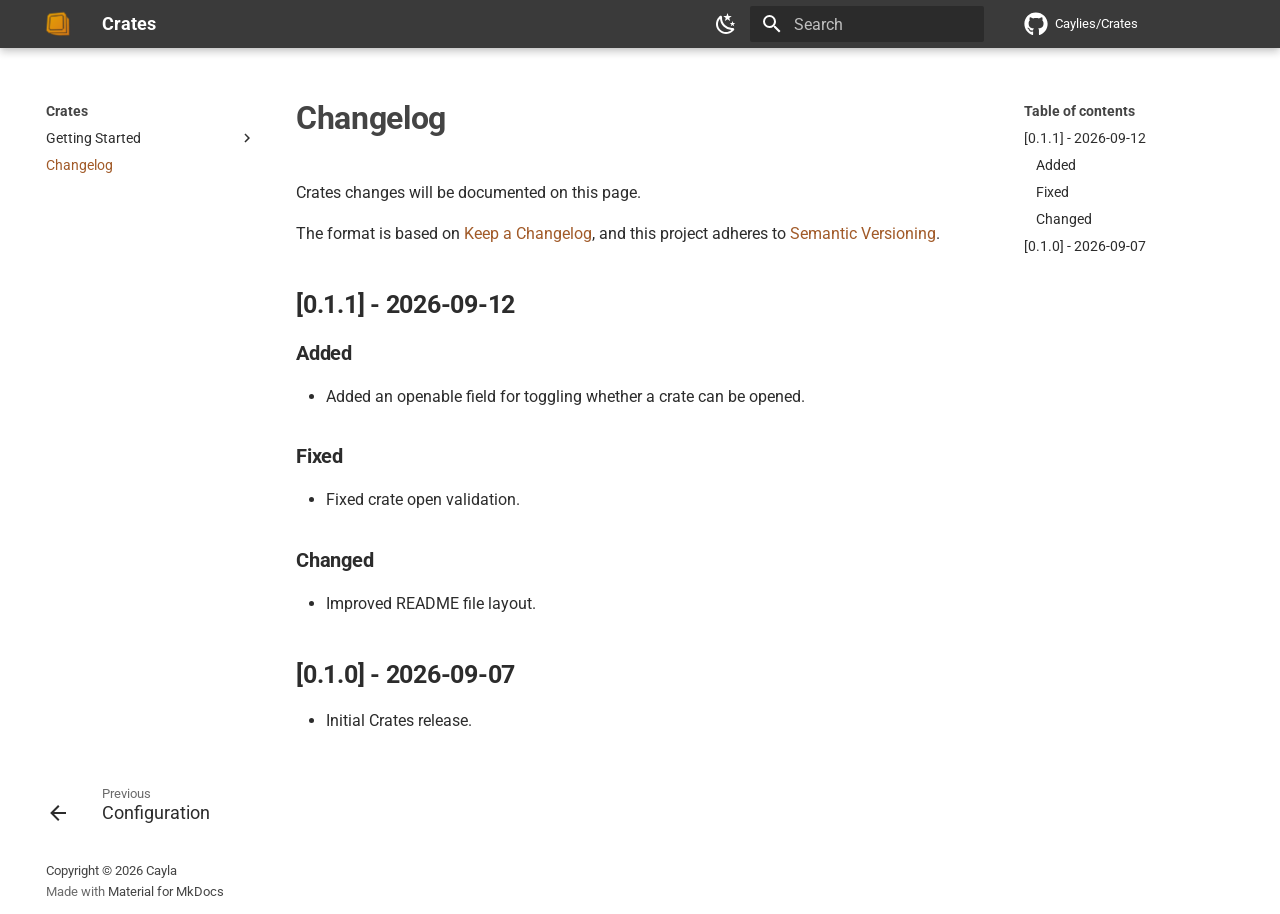
==== changelog/index.html @ 62652817 "Deployed 1adf6bc with MkDocs version: 1.6.1" ====
<!doctype html>
<html lang="en" class="no-js">
  <head>
    
      <meta charset="utf-8">
      <meta name="viewport" content="width=device-width,initial-scale=1">
      
      
        <meta name="author" content="Cayla">
      
      
      
        <link rel="prev" href="../getting-started/configuration/">
      
      
      
        
      
      
      <link rel="icon" href="../assets/logo.png">
      <meta name="generator" content="mkdocs-1.6.1, mkdocs-material-9.7.7">
    
    
      
        <title>Changelog - Crates</title>
      
    
    
      <link rel="stylesheet" href="../assets/stylesheets/main.ec1eaa64.min.css">
      
        
        <link rel="stylesheet" href="../assets/stylesheets/palette.ab4e12ef.min.css">
      
      


    
    
      
    
    
      
        
        
        <link rel="preconnect" href="https://fonts.gstatic.com" crossorigin>
        <link rel="stylesheet" href="https://fonts.googleapis.com/css?family=Roboto:300,300i,400,400i,700,700i%7CRoboto+Mono:400,400i,700,700i&display=fallback">
        <style>:root{--md-text-font:"Roboto";--md-code-font:"Roboto Mono"}</style>
      
    
    
      <link rel="stylesheet" href="../stylesheets/extra.css">
    
    <script>__md_scope=new URL("..",location),__md_hash=e=>[...e].reduce(((e,_)=>(e<<5)-e+_.charCodeAt(0)),0),__md_get=(e,_=localStorage,t=__md_scope)=>JSON.parse(_.getItem(t.pathname+"."+e)),__md_set=(e,_,t=localStorage,a=__md_scope)=>{try{t.setItem(a.pathname+"."+e,JSON.stringify(_))}catch(e){}}</script>
    
      

    
    
  </head>
  
  
    
    
      
    
    
    
    
    <body dir="ltr" data-md-color-scheme="crate" data-md-color-primary="indigo" data-md-color-accent="indigo">
  
    
    <input class="md-toggle" data-md-toggle="drawer" type="checkbox" id="__drawer" autocomplete="off">
    <input class="md-toggle" data-md-toggle="search" type="checkbox" id="__search" autocomplete="off">
    <label class="md-overlay" for="__drawer"></label>
    <div data-md-component="skip">
      
        
        <a href="#changelog" class="md-skip">
          Skip to content
        </a>
      
    </div>
    <div data-md-component="announce">
      
    </div>
    
    
      

  

<header class="md-header md-header--shadow" data-md-component="header">
  <nav class="md-header__inner md-grid" aria-label="Header">
    <a href=".." title="Crates" class="md-header__button md-logo" aria-label="Crates" data-md-component="logo">
      
  <img src="../assets/logo.png" alt="logo">

    </a>
    <label class="md-header__button md-icon" for="__drawer">
      
      <svg xmlns="http://www.w3.org/2000/svg" viewBox="0 0 24 24"><path d="M3 6h18v2H3zm0 5h18v2H3zm0 5h18v2H3z"/></svg>
    </label>
    <div class="md-header__title" data-md-component="header-title">
      <div class="md-header__ellipsis">
        <div class="md-header__topic">
          <span class="md-ellipsis">
            Crates
          </span>
        </div>
        <div class="md-header__topic" data-md-component="header-topic">
          <span class="md-ellipsis">
            
              Changelog
            
          </span>
        </div>
      </div>
    </div>
    
      
        <form class="md-header__option" data-md-component="palette">
  
    
    
    
    <input class="md-option" data-md-color-media="(prefers-color-scheme: light)" data-md-color-scheme="crate" data-md-color-primary="indigo" data-md-color-accent="indigo"  aria-label="Switch to dark mode"  type="radio" name="__palette" id="__palette_0">
    
      <label class="md-header__button md-icon" title="Switch to dark mode" for="__palette_1" hidden>
        <svg xmlns="http://www.w3.org/2000/svg" viewBox="0 0 24 24"><path d="m17.75 4.09-2.53 1.94.91 3.06-2.63-1.81-2.63 1.81.91-3.06-2.53-1.94L12.44 4l1.06-3 1.06 3zm3.5 6.91-1.64 1.25.59 1.98-1.7-1.17-1.7 1.17.59-1.98L15.75 11l2.06-.05L18.5 9l.69 1.95zm-2.28 4.95c.83-.08 1.72 1.1 1.19 1.85-.32.45-.66.87-1.08 1.27C15.17 23 8.84 23 4.94 19.07c-3.91-3.9-3.91-10.24 0-14.14.4-.4.82-.76 1.27-1.08.75-.53 1.93.36 1.85 1.19-.27 2.86.69 5.83 2.89 8.02a9.96 9.96 0 0 0 8.02 2.89m-1.64 2.02a12.08 12.08 0 0 1-7.8-3.47c-2.17-2.19-3.33-5-3.49-7.82-2.81 3.14-2.7 7.96.31 10.98 3.02 3.01 7.84 3.12 10.98.31"/></svg>
      </label>
    
  
    
    
    
    <input class="md-option" data-md-color-media="(prefers-color-scheme: dark)" data-md-color-scheme="crate-dark" data-md-color-primary="indigo" data-md-color-accent="indigo"  aria-label="Switch to light mode"  type="radio" name="__palette" id="__palette_1">
    
      <label class="md-header__button md-icon" title="Switch to light mode" for="__palette_0" hidden>
        <svg xmlns="http://www.w3.org/2000/svg" viewBox="0 0 24 24"><path d="M12 7a5 5 0 0 1 5 5 5 5 0 0 1-5 5 5 5 0 0 1-5-5 5 5 0 0 1 5-5m0 2a3 3 0 0 0-3 3 3 3 0 0 0 3 3 3 3 0 0 0 3-3 3 3 0 0 0-3-3m0-7 2.39 3.42C13.65 5.15 12.84 5 12 5s-1.65.15-2.39.42zM3.34 7l4.16-.35A7.2 7.2 0 0 0 5.94 8.5c-.44.74-.69 1.5-.83 2.29zm.02 10 1.76-3.77a7.131 7.131 0 0 0 2.38 4.14zM20.65 7l-1.77 3.79a7.02 7.02 0 0 0-2.38-4.15zm-.01 10-4.14.36c.59-.51 1.12-1.14 1.54-1.86.42-.73.69-1.5.83-2.29zM12 22l-2.41-3.44c.74.27 1.55.44 2.41.44.82 0 1.63-.17 2.37-.44z"/></svg>
      </label>
    
  
</form>
      
    
    
      <script>var palette=__md_get("__palette");if(palette&&palette.color){if("(prefers-color-scheme)"===palette.color.media){var media=matchMedia("(prefers-color-scheme: light)"),input=document.querySelector(media.matches?"[data-md-color-media='(prefers-color-scheme: light)']":"[data-md-color-media='(prefers-color-scheme: dark)']");palette.color.media=input.getAttribute("data-md-color-media"),palette.color.scheme=input.getAttribute("data-md-color-scheme"),palette.color.primary=input.getAttribute("data-md-color-primary"),palette.color.accent=input.getAttribute("data-md-color-accent")}for(var[key,value]of Object.entries(palette.color))document.body.setAttribute("data-md-color-"+key,value)}</script>
    
    
    
      
      
        <label class="md-header__button md-icon" for="__search">
          
          <svg xmlns="http://www.w3.org/2000/svg" viewBox="0 0 24 24"><path d="M9.5 3A6.5 6.5 0 0 1 16 9.5c0 1.61-.59 3.09-1.56 4.23l.27.27h.79l5 5-1.5 1.5-5-5v-.79l-.27-.27A6.52 6.52 0 0 1 9.5 16 6.5 6.5 0 0 1 3 9.5 6.5 6.5 0 0 1 9.5 3m0 2C7 5 5 7 5 9.5S7 14 9.5 14 14 12 14 9.5 12 5 9.5 5"/></svg>
        </label>
        <div class="md-search" data-md-component="search" role="dialog">
  <label class="md-search__overlay" for="__search"></label>
  <div class="md-search__inner" role="search">
    <form class="md-search__form" name="search">
      <input type="text" class="md-search__input" name="query" aria-label="Search" placeholder="Search" autocapitalize="off" autocorrect="off" autocomplete="off" spellcheck="false" data-md-component="search-query" required>
      <label class="md-search__icon md-icon" for="__search">
        
        <svg xmlns="http://www.w3.org/2000/svg" viewBox="0 0 24 24"><path d="M9.5 3A6.5 6.5 0 0 1 16 9.5c0 1.61-.59 3.09-1.56 4.23l.27.27h.79l5 5-1.5 1.5-5-5v-.79l-.27-.27A6.52 6.52 0 0 1 9.5 16 6.5 6.5 0 0 1 3 9.5 6.5 6.5 0 0 1 9.5 3m0 2C7 5 5 7 5 9.5S7 14 9.5 14 14 12 14 9.5 12 5 9.5 5"/></svg>
        
        <svg xmlns="http://www.w3.org/2000/svg" viewBox="0 0 24 24"><path d="M20 11v2H8l5.5 5.5-1.42 1.42L4.16 12l7.92-7.92L13.5 5.5 8 11z"/></svg>
      </label>
      <nav class="md-search__options" aria-label="Search">
        
        <button type="reset" class="md-search__icon md-icon" title="Clear" aria-label="Clear" tabindex="-1">
          
          <svg xmlns="http://www.w3.org/2000/svg" viewBox="0 0 24 24"><path d="M19 6.41 17.59 5 12 10.59 6.41 5 5 6.41 10.59 12 5 17.59 6.41 19 12 13.41 17.59 19 19 17.59 13.41 12z"/></svg>
        </button>
      </nav>
      
    </form>
    <div class="md-search__output">
      <div class="md-search__scrollwrap" tabindex="0" data-md-scrollfix>
        <div class="md-search-result" data-md-component="search-result">
          <div class="md-search-result__meta">
            Initializing search
          </div>
          <ol class="md-search-result__list" role="presentation"></ol>
        </div>
      </div>
    </div>
  </div>
</div>
      
    
    
      <div class="md-header__source">
        <a href="https://github.com/Caylies/Crates" title="Go to repository" class="md-source" data-md-component="source">
  <div class="md-source__icon md-icon">
    
    <svg xmlns="http://www.w3.org/2000/svg" viewBox="0 0 512 512"><!--! Font Awesome Free 7.1.0 by @fontawesome - https://fontawesome.com License - https://fontawesome.com/license/free (Icons: CC BY 4.0, Fonts: SIL OFL 1.1, Code: MIT License) Copyright 2025 Fonticons, Inc.--><path d="M173.9 397.4c0 2-2.3 3.6-5.2 3.6-3.3.3-5.6-1.3-5.6-3.6 0-2 2.3-3.6 5.2-3.6 3-.3 5.6 1.3 5.6 3.6m-31.1-4.5c-.7 2 1.3 4.3 4.3 4.9 2.6 1 5.6 0 6.2-2s-1.3-4.3-4.3-5.2c-2.6-.7-5.5.3-6.2 2.3m44.2-1.7c-2.9.7-4.9 2.6-4.6 4.9.3 2 2.9 3.3 5.9 2.6 2.9-.7 4.9-2.6 4.6-4.6-.3-1.9-3-3.2-5.9-2.9M252.8 8C114.1 8 8 113.3 8 252c0 110.9 69.8 205.8 169.5 239.2 12.8 2.3 17.3-5.6 17.3-12.1 0-6.2-.3-40.4-.3-61.4 0 0-70 15-84.7-29.8 0 0-11.4-29.1-27.8-36.6 0 0-22.9-15.7 1.6-15.4 0 0 24.9 2 38.6 25.8 21.9 38.6 58.6 27.5 72.9 20.9 2.3-16 8.8-27.1 16-33.7-55.9-6.2-112.3-14.3-112.3-110.5 0-27.5 7.6-41.3 23.6-58.9-2.6-6.5-11.1-33.3 2.6-67.9 20.9-6.5 69 27 69 27 20-5.6 41.5-8.5 62.8-8.5s42.8 2.9 62.8 8.5c0 0 48.1-33.6 69-27 13.7 34.7 5.2 61.4 2.6 67.9 16 17.7 25.8 31.5 25.8 58.9 0 96.5-58.9 104.2-114.8 110.5 9.2 7.9 17 22.9 17 46.4 0 33.7-.3 75.4-.3 83.6 0 6.5 4.6 14.4 17.3 12.1C436.2 457.8 504 362.9 504 252 504 113.3 391.5 8 252.8 8M105.2 352.9c-1.3 1-1 3.3.7 5.2 1.6 1.6 3.9 2.3 5.2 1 1.3-1 1-3.3-.7-5.2-1.6-1.6-3.9-2.3-5.2-1m-10.8-8.1c-.7 1.3.3 2.9 2.3 3.9 1.6 1 3.6.7 4.3-.7.7-1.3-.3-2.9-2.3-3.9-2-.6-3.6-.3-4.3.7m32.4 35.6c-1.6 1.3-1 4.3 1.3 6.2 2.3 2.3 5.2 2.6 6.5 1 1.3-1.3.7-4.3-1.3-6.2-2.2-2.3-5.2-2.6-6.5-1m-11.4-14.7c-1.6 1-1.6 3.6 0 5.9s4.3 3.3 5.6 2.3c1.6-1.3 1.6-3.9 0-6.2-1.4-2.3-4-3.3-5.6-2"/></svg>
  </div>
  <div class="md-source__repository">
    Caylies/Crates
  </div>
</a>
      </div>
    
  </nav>
  
</header>
    
    <div class="md-container" data-md-component="container">
      
      
        
          
        
      
      <main class="md-main" data-md-component="main">
        <div class="md-main__inner md-grid">
          
            
              
              <div class="md-sidebar md-sidebar--primary" data-md-component="sidebar" data-md-type="navigation" >
                <div class="md-sidebar__scrollwrap">
                  <div class="md-sidebar__inner">
                    



<nav class="md-nav md-nav--primary" aria-label="Navigation" data-md-level="0">
  <label class="md-nav__title" for="__drawer">
    <a href=".." title="Crates" class="md-nav__button md-logo" aria-label="Crates" data-md-component="logo">
      
  <img src="../assets/logo.png" alt="logo">

    </a>
    Crates
  </label>
  
    <div class="md-nav__source">
      <a href="https://github.com/Caylies/Crates" title="Go to repository" class="md-source" data-md-component="source">
  <div class="md-source__icon md-icon">
    
    <svg xmlns="http://www.w3.org/2000/svg" viewBox="0 0 512 512"><!--! Font Awesome Free 7.1.0 by @fontawesome - https://fontawesome.com License - https://fontawesome.com/license/free (Icons: CC BY 4.0, Fonts: SIL OFL 1.1, Code: MIT License) Copyright 2025 Fonticons, Inc.--><path d="M173.9 397.4c0 2-2.3 3.6-5.2 3.6-3.3.3-5.6-1.3-5.6-3.6 0-2 2.3-3.6 5.2-3.6 3-.3 5.6 1.3 5.6 3.6m-31.1-4.5c-.7 2 1.3 4.3 4.3 4.9 2.6 1 5.6 0 6.2-2s-1.3-4.3-4.3-5.2c-2.6-.7-5.5.3-6.2 2.3m44.2-1.7c-2.9.7-4.9 2.6-4.6 4.9.3 2 2.9 3.3 5.9 2.6 2.9-.7 4.9-2.6 4.6-4.6-.3-1.9-3-3.2-5.9-2.9M252.8 8C114.1 8 8 113.3 8 252c0 110.9 69.8 205.8 169.5 239.2 12.8 2.3 17.3-5.6 17.3-12.1 0-6.2-.3-40.4-.3-61.4 0 0-70 15-84.7-29.8 0 0-11.4-29.1-27.8-36.6 0 0-22.9-15.7 1.6-15.4 0 0 24.9 2 38.6 25.8 21.9 38.6 58.6 27.5 72.9 20.9 2.3-16 8.8-27.1 16-33.7-55.9-6.2-112.3-14.3-112.3-110.5 0-27.5 7.6-41.3 23.6-58.9-2.6-6.5-11.1-33.3 2.6-67.9 20.9-6.5 69 27 69 27 20-5.6 41.5-8.5 62.8-8.5s42.8 2.9 62.8 8.5c0 0 48.1-33.6 69-27 13.7 34.7 5.2 61.4 2.6 67.9 16 17.7 25.8 31.5 25.8 58.9 0 96.5-58.9 104.2-114.8 110.5 9.2 7.9 17 22.9 17 46.4 0 33.7-.3 75.4-.3 83.6 0 6.5 4.6 14.4 17.3 12.1C436.2 457.8 504 362.9 504 252 504 113.3 391.5 8 252.8 8M105.2 352.9c-1.3 1-1 3.3.7 5.2 1.6 1.6 3.9 2.3 5.2 1 1.3-1 1-3.3-.7-5.2-1.6-1.6-3.9-2.3-5.2-1m-10.8-8.1c-.7 1.3.3 2.9 2.3 3.9 1.6 1 3.6.7 4.3-.7.7-1.3-.3-2.9-2.3-3.9-2-.6-3.6-.3-4.3.7m32.4 35.6c-1.6 1.3-1 4.3 1.3 6.2 2.3 2.3 5.2 2.6 6.5 1 1.3-1.3.7-4.3-1.3-6.2-2.2-2.3-5.2-2.6-6.5-1m-11.4-14.7c-1.6 1-1.6 3.6 0 5.9s4.3 3.3 5.6 2.3c1.6-1.3 1.6-3.9 0-6.2-1.4-2.3-4-3.3-5.6-2"/></svg>
  </div>
  <div class="md-source__repository">
    Caylies/Crates
  </div>
</a>
    </div>
  
  <ul class="md-nav__list" data-md-scrollfix>
    
      
      
  
  
  
  
    
    
    
    
    
    <li class="md-nav__item md-nav__item--nested">
      
        
        
        <input class="md-nav__toggle md-toggle " type="checkbox" id="__nav_1" >
        
          
          <label class="md-nav__link" for="__nav_1" id="__nav_1_label" tabindex="0">
            
  
  
  <span class="md-ellipsis">
    
  
    Getting Started
  

    
  </span>
  
  

            <span class="md-nav__icon md-icon"></span>
          </label>
        
        <nav class="md-nav" data-md-level="1" aria-labelledby="__nav_1_label" aria-expanded="false">
          <label class="md-nav__title" for="__nav_1">
            <span class="md-nav__icon md-icon"></span>
            
  
    Getting Started
  

          </label>
          <ul class="md-nav__list" data-md-scrollfix>
            
              
                
  
  
  
  
    <li class="md-nav__item">
      <a href="../getting-started/overview/" class="md-nav__link">
        
  
  
  <span class="md-ellipsis">
    
  
    Overview
  

    
  </span>
  
  

      </a>
    </li>
  

              
            
              
                
  
  
  
  
    <li class="md-nav__item">
      <a href="../getting-started/configuration/" class="md-nav__link">
        
  
  
  <span class="md-ellipsis">
    
  
    Configuration
  

    
  </span>
  
  

      </a>
    </li>
  

              
            
          </ul>
        </nav>
      
    </li>
  

    
      
      
  
  
    
  
  
  
    <li class="md-nav__item md-nav__item--active">
      
      <input class="md-nav__toggle md-toggle" type="checkbox" id="__toc">
      
      
        
      
      
        <label class="md-nav__link md-nav__link--active" for="__toc">
          
  
  
  <span class="md-ellipsis">
    
  
    Changelog
  

    
  </span>
  
  

          <span class="md-nav__icon md-icon"></span>
        </label>
      
      <a href="./" class="md-nav__link md-nav__link--active">
        
  
  
  <span class="md-ellipsis">
    
  
    Changelog
  

    
  </span>
  
  

      </a>
      
        

<nav class="md-nav md-nav--secondary" aria-label="Table of contents">
  
  
  
    
  
  
    <label class="md-nav__title" for="__toc">
      <span class="md-nav__icon md-icon"></span>
      Table of contents
    </label>
    <ul class="md-nav__list" data-md-component="toc" data-md-scrollfix>
      
        <li class="md-nav__item">
  <a href="#011-2026-09-12" class="md-nav__link">
    <span class="md-ellipsis">
      
        [0.1.1] - 2026-09-12
      
    </span>
  </a>
  
    <nav class="md-nav" aria-label="[0.1.1] - 2026-09-12">
      <ul class="md-nav__list">
        
          <li class="md-nav__item">
  <a href="#added" class="md-nav__link">
    <span class="md-ellipsis">
      
        Added
      
    </span>
  </a>
  
</li>
        
          <li class="md-nav__item">
  <a href="#fixed" class="md-nav__link">
    <span class="md-ellipsis">
      
        Fixed
      
    </span>
  </a>
  
</li>
        
          <li class="md-nav__item">
  <a href="#changed" class="md-nav__link">
    <span class="md-ellipsis">
      
        Changed
      
    </span>
  </a>
  
</li>
        
      </ul>
    </nav>
  
</li>
      
        <li class="md-nav__item">
  <a href="#010-2026-09-07" class="md-nav__link">
    <span class="md-ellipsis">
      
        [0.1.0] - 2026-09-07
      
    </span>
  </a>
  
</li>
      
    </ul>
  
</nav>
      
    </li>
  

    
  </ul>
</nav>
                  </div>
                </div>
              </div>
            
            
              
              <div class="md-sidebar md-sidebar--secondary" data-md-component="sidebar" data-md-type="toc" >
                <div class="md-sidebar__scrollwrap">
                  <div class="md-sidebar__inner">
                    

<nav class="md-nav md-nav--secondary" aria-label="Table of contents">
  
  
  
    
  
  
    <label class="md-nav__title" for="__toc">
      <span class="md-nav__icon md-icon"></span>
      Table of contents
    </label>
    <ul class="md-nav__list" data-md-component="toc" data-md-scrollfix>
      
        <li class="md-nav__item">
  <a href="#011-2026-09-12" class="md-nav__link">
    <span class="md-ellipsis">
      
        [0.1.1] - 2026-09-12
      
    </span>
  </a>
  
    <nav class="md-nav" aria-label="[0.1.1] - 2026-09-12">
      <ul class="md-nav__list">
        
          <li class="md-nav__item">
  <a href="#added" class="md-nav__link">
    <span class="md-ellipsis">
      
        Added
      
    </span>
  </a>
  
</li>
        
          <li class="md-nav__item">
  <a href="#fixed" class="md-nav__link">
    <span class="md-ellipsis">
      
        Fixed
      
    </span>
  </a>
  
</li>
        
          <li class="md-nav__item">
  <a href="#changed" class="md-nav__link">
    <span class="md-ellipsis">
      
        Changed
      
    </span>
  </a>
  
</li>
        
      </ul>
    </nav>
  
</li>
      
        <li class="md-nav__item">
  <a href="#010-2026-09-07" class="md-nav__link">
    <span class="md-ellipsis">
      
        [0.1.0] - 2026-09-07
      
    </span>
  </a>
  
</li>
      
    </ul>
  
</nav>
                  </div>
                </div>
              </div>
            
          
          
            <div class="md-content" data-md-component="content">
              
              <article class="md-content__inner md-typeset">
                
                  


  
  


<h1 id="changelog">Changelog</h1>
<p>Crates changes will be documented on this page.</p>
<p>The format is based on <a href="https://keepachangelog.com/en/1.1.0/">Keep a Changelog</a>, and this project adheres to <a href="https://semver.org/spec/v2.0.0.html">Semantic Versioning</a>.</p>
<h2 id="011-2026-09-12">[0.1.1] - 2026-09-12</h2>
<h3 id="added">Added</h3>
<ul>
<li>Added an openable field for toggling whether a crate can be opened.</li>
</ul>
<h3 id="fixed">Fixed</h3>
<ul>
<li>Fixed crate open validation.</li>
</ul>
<h3 id="changed">Changed</h3>
<ul>
<li>Improved README file layout.</li>
</ul>
<h2 id="010-2026-09-07">[0.1.0] - 2026-09-07</h2>
<ul>
<li>Initial Crates release.</li>
</ul>












                
              </article>
            </div>
          
          
<script>var target=document.getElementById(location.hash.slice(1));target&&target.name&&(target.checked=target.name.startsWith("__tabbed_"))</script>
        </div>
        
      </main>
      
        <footer class="md-footer">
  
    
      
      <nav class="md-footer__inner md-grid" aria-label="Footer" >
        
          
          <a href="../getting-started/configuration/" class="md-footer__link md-footer__link--prev" aria-label="Previous: Configuration">
            <div class="md-footer__button md-icon">
              
              <svg xmlns="http://www.w3.org/2000/svg" viewBox="0 0 24 24"><path d="M20 11v2H8l5.5 5.5-1.42 1.42L4.16 12l7.92-7.92L13.5 5.5 8 11z"/></svg>
            </div>
            <div class="md-footer__title">
              <span class="md-footer__direction">
                Previous
              </span>
              <div class="md-ellipsis">
                Configuration
              </div>
            </div>
          </a>
        
        
      </nav>
    
  
  <div class="md-footer-meta md-typeset">
    <div class="md-footer-meta__inner md-grid">
      <div class="md-copyright">
  
    <div class="md-copyright__highlight">
      Copyright &copy; 2026 Cayla
    </div>
  
  
    Made with
    <a href="https://squidfunk.github.io/mkdocs-material/" target="_blank" rel="noopener">
      Material for MkDocs
    </a>
  
</div>
      
    </div>
  </div>
</footer>
      
    </div>
    <div class="md-dialog" data-md-component="dialog">
      <div class="md-dialog__inner md-typeset"></div>
    </div>
    
    
    
      
      
      <script id="__config" type="application/json">{"annotate": null, "base": "..", "features": ["content.code.copy", "content.code.annotate", "content.code.select", "navigation.footer", "toc.follow"], "search": "../assets/javascripts/workers/search.2c215733.min.js", "tags": null, "translations": {"clipboard.copied": "Copied to clipboard", "clipboard.copy": "Copy to clipboard", "search.result.more.one": "1 more on this page", "search.result.more.other": "# more on this page", "search.result.none": "No matching documents", "search.result.one": "1 matching document", "search.result.other": "# matching documents", "search.result.placeholder": "Type to start searching", "search.result.term.missing": "Missing", "select.version": "Select version"}, "version": null}</script>
    
    
      <script src="../assets/javascripts/bundle.d7400e89.min.js"></script>
      
    
  </body>
</html>
---- assets/stylesheets/main.ec1eaa64.min.css ----
@charset "UTF-8";html{-webkit-text-size-adjust:none;-moz-text-size-adjust:none;text-size-adjust:none;box-sizing:border-box}*,:after,:before{box-sizing:inherit}@media (prefers-reduced-motion){*,:after,:before{transition:none!important}}body{margin:0}a,button,input,label{-webkit-tap-highlight-color:transparent}a{color:inherit;text-decoration:none}hr{border:0;box-sizing:initial;display:block;height:.05rem;overflow:visible;padding:0}small{font-size:80%}sub,sup{line-height:1em}img{border-style:none}table{border-collapse:initial;border-spacing:0}td,th{font-weight:400;vertical-align:top}button{background:#0000;border:0;font-family:inherit;font-size:inherit;margin:0;padding:0}input{border:0;outline:none}:root{--md-primary-fg-color:#4051b5;--md-primary-fg-color--light:#5d6cc0;--md-primary-fg-color--dark:#303fa1;--md-primary-bg-color:#fff;--md-primary-bg-color--light:#ffffffb3;--md-accent-fg-color:#526cfe;--md-accent-fg-color--transparent:#526cfe1a;--md-accent-bg-color:#fff;--md-accent-bg-color--light:#ffffffb3}[data-md-color-scheme=default]{color-scheme:light}[data-md-color-scheme=default] img[src$="#gh-dark-mode-only"],[data-md-color-scheme=default] img[src$="#only-dark"]{display:none}:root,[data-md-color-scheme=default]{--md-hue:225deg;--md-default-fg-color:#000000de;--md-default-fg-color--light:#0000008a;--md-default-fg-color--lighter:#00000052;--md-default-fg-color--lightest:#00000012;--md-default-bg-color:#fff;--md-default-bg-color--light:#ffffffb3;--md-default-bg-color--lighter:#ffffff4d;--md-default-bg-color--lightest:#ffffff1f;--md-code-fg-color:#36464e;--md-code-bg-color:#f5f5f5;--md-code-bg-color--light:#f5f5f5b3;--md-code-bg-color--lighter:#f5f5f54d;--md-code-hl-color:#4287ff;--md-code-hl-color--light:#4287ff1a;--md-code-hl-number-color:#d52a2a;--md-code-hl-special-color:#db1457;--md-code-hl-function-color:#a846b9;--md-code-hl-constant-color:#6e59d9;--md-code-hl-keyword-color:#3f6ec6;--md-code-hl-string-color:#1c7d4d;--md-code-hl-name-color:var(--md-code-fg-color);--md-code-hl-operator-color:var(--md-default-fg-color--light);--md-code-hl-punctuation-color:var(--md-default-fg-color--light);--md-code-hl-comment-color:var(--md-default-fg-color--light);--md-code-hl-generic-color:var(--md-default-fg-color--light);--md-code-hl-variable-color:var(--md-default-fg-color--light);--md-typeset-color:var(--md-default-fg-color);--md-typeset-a-color:var(--md-primary-fg-color);--md-typeset-del-color:#f5503d26;--md-typeset-ins-color:#0bd57026;--md-typeset-kbd-color:#fafafa;--md-typeset-kbd-accent-color:#fff;--md-typeset-kbd-border-color:#b8b8b8;--md-typeset-mark-color:#ffff0080;--md-typeset-table-color:#0000001f;--md-typeset-table-color--light:rgba(0,0,0,.035);--md-admonition-fg-color:var(--md-default-fg-color);--md-admonition-bg-color:var(--md-default-bg-color);--md-warning-fg-color:#000000de;--md-warning-bg-color:#ff9;--md-footer-fg-color:#fff;--md-footer-fg-color--light:#ffffffb3;--md-footer-fg-color--lighter:#ffffff73;--md-footer-bg-color:#000000de;--md-footer-bg-color--dark:#00000052;--md-shadow-z1:0 0.2rem 0.5rem #0000000d,0 0 0.05rem #0000001a;--md-shadow-z2:0 0.2rem 0.5rem #0000001a,0 0 0.05rem #00000040;--md-shadow-z3:0 0.2rem 0.5rem #0003,0 0 0.05rem #00000059}.md-icon svg{fill:currentcolor;display:block;height:1.2rem;width:1.2rem}body{-webkit-font-smoothing:antialiased;-moz-osx-font-smoothing:grayscale;--md-text-font-family:var(--md-text-font,_),-apple-system,BlinkMacSystemFont,Helvetica,Arial,sans-serif;--md-code-font-family:var(--md-code-font,_),SFMono-Regular,Consolas,Menlo,monospace}aside,body,input{font-feature-settings:"kern","liga";color:var(--md-typeset-color);font-family:var(--md-text-font-family)}code,kbd,pre{font-feature-settings:"kern";font-family:var(--md-code-font-family)}:root{--md-typeset-table-sort-icon:url('data:image/svg+xml;charset=utf-8,<svg xmlns="http://www.w3.org/2000/svg" viewBox="0 0 24 24"><path d="m18 21-4-4h3V7h-3l4-4 4 4h-3v10h3M2 19v-2h10v2M2 13v-2h7v2M2 7V5h4v2z"/></svg>');--md-typeset-table-sort-icon--asc:url('data:image/svg+xml;charset=utf-8,<svg xmlns="http://www.w3.org/2000/svg" viewBox="0 0 24 24"><path d="M19 17h3l-4 4-4-4h3V3h2M2 17h10v2H2M6 5v2H2V5m0 6h7v2H2z"/></svg>');--md-typeset-table-sort-icon--desc:url('data:image/svg+xml;charset=utf-8,<svg xmlns="http://www.w3.org/2000/svg" viewBox="0 0 24 24"><path d="M19 7h3l-4-4-4 4h3v14h2M2 17h10v2H2M6 5v2H2V5m0 6h7v2H2z"/></svg>')}.md-typeset{-webkit-print-color-adjust:exact;color-adjust:exact;font-size:.8rem;line-height:1.6;overflow-wrap:break-word}@media print{.md-typeset{font-size:.68rem}}.md-typeset blockquote,.md-typeset dl,.md-typeset figure,.md-typeset ol,.md-typeset pre,.md-typeset ul{margin-bottom:1em;margin-top:1em}.md-typeset h1{color:var(--md-default-fg-color--light);font-size:2em;line-height:1.3;margin:0 0 1.25em}.md-typeset h1,.md-typeset h2{font-weight:300;letter-spacing:-.01em}.md-typeset h2{font-size:1.5625em;line-height:1.4;margin:1.6em 0 .64em}.md-typeset h3{font-size:1.25em;font-weight:400;letter-spacing:-.01em;line-height:1.5;margin:1.6em 0 .8em}.md-typeset h2+h3{margin-top:.8em}.md-typeset h4{font-weight:700;letter-spacing:-.01em;margin:1em 0}.md-typeset h5,.md-typeset h6{color:var(--md-default-fg-color--light);font-size:.8em;font-weight:700;letter-spacing:-.01em;margin:1.25em 0}.md-typeset h5{text-transform:uppercase}.md-typeset h5 code{text-transform:none}.md-typeset hr{border-bottom:.05rem solid var(--md-default-fg-color--lightest);display:flow-root;margin:1.5em 0}.md-typeset a{color:var(--md-typeset-a-color);word-break:break-word}.md-typeset a,.md-typeset a:before{transition:color 125ms}.md-typeset a:focus,.md-typeset a:hover{color:var(--md-accent-fg-color)}.md-typeset a:focus code,.md-typeset a:hover code{background-color:var(--md-accent-fg-color--transparent);color:var(--md-accent-fg-color)}.md-typeset a code{color:var(--md-typeset-a-color)}.md-typeset a.focus-visible{outline-color:var(--md-accent-fg-color);outline-offset:.2rem}.md-typeset code,.md-typeset kbd,.md-typeset pre{color:var(--md-code-fg-color);direction:ltr;font-variant-ligatures:none;transition:background-color 125ms}@media print{.md-typeset code,.md-typeset kbd,.md-typeset pre{white-space:pre-wrap}}.md-typeset code{background-color:var(--md-code-bg-color);border-radius:.1rem;-webkit-box-decoration-break:clone;box-decoration-break:clone;font-size:.85em;padding:0 .2941176471em;transition:color 125ms,background-color 125ms;word-break:break-word}.md-typeset code:not(.focus-visible){-webkit-tap-highlight-color:transparent;outline:none}.md-typeset pre{display:flow-root;line-height:1.4;position:relative}.md-typeset pre>code{-webkit-box-decoration-break:slice;box-decoration-break:slice;box-shadow:none;display:block;margin:0;outline-color:var(--md-accent-fg-color);overflow:auto;padding:.7720588235em 1.1764705882em;scrollbar-color:var(--md-default-fg-color--lighter) #0000;scrollbar-width:thin;touch-action:auto;word-break:normal}.md-typeset pre>code:hover{scrollbar-color:var(--md-accent-fg-color) #0000}.md-typeset pre>code::-webkit-scrollbar{height:.2rem;width:.2rem}.md-typeset pre>code::-webkit-scrollbar-thumb{background-color:var(--md-default-fg-color--lighter)}.md-typeset pre>code::-webkit-scrollbar-thumb:hover{background-color:var(--md-accent-fg-color)}.md-typeset kbd{background-color:var(--md-typeset-kbd-color);border-radius:.1rem;box-shadow:0 .1rem 0 .05rem var(--md-typeset-kbd-border-color),0 .1rem 0 var(--md-typeset-kbd-border-color),0 -.1rem .2rem var(--md-typeset-kbd-accent-color) inset;color:var(--md-default-fg-color);display:inline-block;font-size:.75em;padding:0 .6666666667em;vertical-align:text-top;word-break:break-word}.md-typeset mark{background-color:var(--md-typeset-mark-color);-webkit-box-decoration-break:clone;box-decoration-break:clone;color:inherit;word-break:break-word}.md-typeset abbr{cursor:help;text-decoration:none}.md-typeset [data-preview],.md-typeset abbr{border-bottom:.05rem dotted var(--md-default-fg-color--light)}.md-typeset small{opacity:.75}[dir=ltr] .md-typeset sub,[dir=ltr] .md-typeset sup{margin-left:.078125em}[dir=rtl] .md-typeset sub,[dir=rtl] .md-typeset sup{margin-right:.078125em}[dir=ltr] .md-typeset blockquote{padding-left:.6rem}[dir=rtl] .md-typeset blockquote{padding-right:.6rem}[dir=ltr] .md-typeset blockquote{border-left:.2rem solid var(--md-default-fg-color--lighter)}[dir=rtl] .md-typeset blockquote{border-right:.2rem solid var(--md-default-fg-color--lighter)}.md-typeset blockquote{color:var(--md-default-fg-color--light);margin-left:0;margin-right:0}.md-typeset ul{list-style-type:disc}.md-typeset ul[type]{list-style-type:revert-layer}[dir=ltr] .md-typeset ol,[dir=ltr] .md-typeset ul{margin-left:.625em}[dir=rtl] .md-typeset ol,[dir=rtl] .md-typeset ul{margin-right:.625em}.md-typeset ol,.md-typeset ul{padding:0}.md-typeset ol:not([hidden]),.md-typeset ul:not([hidden]){display:flow-root}.md-typeset ol ol,.md-typeset ul ol{list-style-type:lower-alpha}.md-typeset ol ol ol,.md-typeset ul ol ol{list-style-type:lower-roman}.md-typeset ol ol ol ol,.md-typeset ul ol ol ol{list-style-type:upper-alpha}.md-typeset ol ol ol ol ol,.md-typeset ul ol ol ol ol{list-style-type:upper-roman}.md-typeset ol[type],.md-typeset ul[type]{list-style-type:revert-layer}[dir=ltr] .md-typeset ol li,[dir=ltr] .md-typeset ul li{margin-left:1.25em}[dir=rtl] .md-typeset ol li,[dir=rtl] .md-typeset ul li{margin-right:1.25em}.md-typeset ol li,.md-typeset ul li{margin-bottom:.5em}.md-typeset ol li blockquote,.md-typeset ol li p,.md-typeset ul li blockquote,.md-typeset ul li p{margin:.5em 0}.md-typeset ol li:last-child,.md-typeset ul li:last-child{margin-bottom:0}[dir=ltr] .md-typeset ol li ol,[dir=ltr] .md-typeset ol li ul,[dir=ltr] .md-typeset ul li ol,[dir=ltr] .md-typeset ul li ul{margin-left:.625em}[dir=rtl] .md-typeset ol li ol,[dir=rtl] .md-typeset ol li ul,[dir=rtl] .md-typeset ul li ol,[dir=rtl] .md-typeset ul li ul{margin-right:.625em}.md-typeset ol li ol,.md-typeset ol li ul,.md-typeset ul li ol,.md-typeset ul li ul{margin-bottom:.5em;margin-top:.5em}[dir=ltr] .md-typeset dd{margin-left:1.875em}[dir=rtl] .md-typeset dd{margin-right:1.875em}.md-typeset dd{margin-bottom:1.5em;margin-top:1em}.md-typeset img,.md-typeset svg,.md-typeset video{height:auto;max-width:100%}.md-typeset img[align=left]{margin:1em 1em 1em 0}.md-typeset img[align=right]{margin:1em 0 1em 1em}.md-typeset img[align]:only-child{margin-top:0}.md-typeset figure{display:flow-root;margin:1em auto;max-width:100%;text-align:center;width:fit-content}.md-typeset figure img{display:block;margin:0 auto}.md-typeset figcaption{font-style:italic;margin:1em auto;max-width:24rem}.md-typeset iframe{max-width:100%}.md-typeset table:not([class]){background-color:var(--md-default-bg-color);border:.05rem solid var(--md-typeset-table-color);border-radius:.1rem;display:inline-block;font-size:.64rem;max-width:100%;overflow:auto;touch-action:auto}@media print{.md-typeset table:not([class]){display:table}}.md-typeset table:not([class])+*{margin-top:1.5em}.md-typeset table:not([class]) td>:first-child,.md-typeset table:not([class]) th>:first-child{margin-top:0}.md-typeset table:not([class]) td>:last-child,.md-typeset table:not([class]) th>:last-child{margin-bottom:0}.md-typeset table:not([class]) td:not([align]),.md-typeset table:not([class]) th:not([align]){text-align:left}[dir=rtl] .md-typeset table:not([class]) td:not([align]),[dir=rtl] .md-typeset table:not([class]) th:not([align]){text-align:right}.md-typeset table:not([class]) th{font-weight:700;min-width:5rem;padding:.9375em 1.25em;vertical-align:top}.md-typeset table:not([class]) td{border-top:.05rem solid var(--md-typeset-table-color);padding:.9375em 1.25em;vertical-align:top}.md-typeset table:not([class]) tbody tr{transition:background-color 125ms}.md-typeset table:not([class]) tbody tr:hover{background-color:var(--md-typeset-table-color--light);box-shadow:0 .05rem 0 var(--md-default-bg-color) inset}.md-typeset table:not([class]) a{word-break:normal}.md-typeset table th[role=columnheader]{cursor:pointer}[dir=ltr] .md-typeset table th[role=columnheader]:after{margin-left:.5em}[dir=rtl] .md-typeset table th[role=columnheader]:after{margin-right:.5em}.md-typeset table th[role=columnheader]:after{content:"";display:inline-block;height:1.2em;-webkit-mask-image:var(--md-typeset-table-sort-icon);mask-image:var(--md-typeset-table-sort-icon);-webkit-mask-repeat:no-repeat;mask-repeat:no-repeat;-webkit-mask-size:contain;mask-size:contain;transition:background-color 125ms;vertical-align:text-bottom;width:1.2em}.md-typeset table th[role=columnheader]:hover:after{background-color:var(--md-default-fg-color--lighter)}.md-typeset table th[role=columnheader][aria-sort=ascending]:after{background-color:var(--md-default-fg-color--light);-webkit-mask-image:var(--md-typeset-table-sort-icon--asc);mask-image:var(--md-typeset-table-sort-icon--asc)}.md-typeset table th[role=columnheader][aria-sort=descending]:after{background-color:var(--md-default-fg-color--light);-webkit-mask-image:var(--md-typeset-table-sort-icon--desc);mask-image:var(--md-typeset-table-sort-icon--desc)}.md-typeset__scrollwrap{margin:1em -.8rem;overflow-x:auto;touch-action:auto}.md-typeset__table{display:inline-block;margin-bottom:.5em;padding:0 .8rem}@media print{.md-typeset__table{display:block}}html .md-typeset__table table{display:table;margin:0;overflow:hidden;width:100%}@media screen and (max-width:44.984375em){.md-content__inner>pre{margin:1em -.8rem}.md-content__inner>pre code{border-radius:0}}.md-typeset .md-author{border-radius:100%;display:block;flex-shrink:0;height:1.6rem;overflow:hidden;position:relative;transition:color 125ms,transform 125ms;width:1.6rem}.md-typeset .md-author img{display:block}.md-typeset .md-author--more{background:var(--md-default-fg-color--lightest);color:var(--md-default-fg-color--lighter);font-size:.6rem;font-weight:700;line-height:1.6rem;text-align:center}.md-typeset .md-author--long{height:2.4rem;width:2.4rem}.md-typeset a.md-author{transform:scale(1)}.md-typeset a.md-author img{border-radius:100%;filter:grayscale(100%) opacity(75%);transition:filter 125ms}.md-typeset a.md-author:focus,.md-typeset a.md-author:hover{transform:scale(1.1);z-index:1}.md-typeset a.md-author:focus img,.md-typeset a.md-author:hover img{filter:grayscale(0)}.md-banner{background-color:var(--md-footer-bg-color);color:var(--md-footer-fg-color);overflow:auto}@media print{.md-banner{display:none}}.md-banner--warning{background-color:var(--md-warning-bg-color);color:var(--md-warning-fg-color)}.md-banner__inner{font-size:.7rem;margin:.6rem auto;padding:0 .8rem}[dir=ltr] .md-banner__button{float:right}[dir=rtl] .md-banner__button{float:left}.md-banner__button{color:inherit;cursor:pointer;transition:opacity .25s}.no-js .md-banner__button{display:none}.md-banner__button:hover{opacity:.7}html{font-size:125%;height:100%;overflow-x:hidden}@media screen and (min-width:100em){html{font-size:137.5%}}@media screen and (min-width:125em){html{font-size:150%}}body{background-color:var(--md-default-bg-color);display:flex;flex-direction:column;font-size:.5rem;min-height:100%;position:relative;width:100%}@media print{body{display:block}}@media screen and (max-width:59.984375em){body[data-md-scrolllock]{position:fixed}}.md-grid{margin-left:auto;margin-right:auto;max-width:61rem}.md-container{display:flex;flex-direction:column;flex-grow:1}@media print{.md-container{display:block}}.md-main{flex-grow:1}.md-main__inner{display:flex;height:100%;margin-top:1.5rem}.md-ellipsis{overflow:hidden;text-overflow:ellipsis}.md-toggle{display:none}.md-option{height:0;opacity:0;position:absolute;width:0}.md-option:checked+label:not([hidden]){display:block}.md-option.focus-visible+label{outline-color:var(--md-accent-fg-color);outline-style:auto}.md-skip{background-color:var(--md-default-fg-color);border-radius:.1rem;color:var(--md-default-bg-color);font-size:.64rem;margin:.5rem;opacity:0;outline-color:var(--md-accent-fg-color);padding:.3rem .5rem;position:fixed;transform:translateY(.4rem);z-index:-1}.md-skip:focus{opacity:1;transform:translateY(0);transition:transform .25s cubic-bezier(.4,0,.2,1),opacity 175ms 75ms;z-index:10}@page{margin:25mm}:root{--md-clipboard-icon:url('data:image/svg+xml;charset=utf-8,<svg xmlns="http://www.w3.org/2000/svg" viewBox="0 0 24 24"><path d="M19 21H8V7h11m0-2H8a2 2 0 0 0-2 2v14a2 2 0 0 0 2 2h11a2 2 0 0 0 2-2V7a2 2 0 0 0-2-2m-3-4H4a2 2 0 0 0-2 2v14h2V3h12z"/></svg>')}.md-clipboard{border-radius:.1rem;color:var(--md-default-fg-color--lightest);cursor:pointer;height:1.5em;outline-color:var(--md-accent-fg-color);outline-offset:.1rem;transition:color .25s;width:1.5em;z-index:1}@media print{.md-clipboard{display:none}}.md-clipboard:not(.focus-visible){-webkit-tap-highlight-color:transparent;outline:none}:hover>.md-clipboard{color:var(--md-default-fg-color--light)}.md-clipboard:focus,.md-clipboard:hover{color:var(--md-accent-fg-color)}.md-clipboard:after{background-color:currentcolor;content:"";display:block;height:1.125em;margin:0 auto;-webkit-mask-image:var(--md-clipboard-icon);mask-image:var(--md-clipboard-icon);-webkit-mask-position:center;mask-position:center;-webkit-mask-repeat:no-repeat;mask-repeat:no-repeat;-webkit-mask-size:contain;mask-size:contain;width:1.125em}.md-clipboard--inline{cursor:pointer}.md-clipboard--inline code{transition:color .25s,background-color .25s}.md-clipboard--inline:focus code,.md-clipboard--inline:hover code{background-color:var(--md-accent-fg-color--transparent);color:var(--md-accent-fg-color)}:root{--md-code-select-icon:url('data:image/svg+xml;charset=utf-8,<svg xmlns="http://www.w3.org/2000/svg" viewBox="0 0 24 24"><path d="M19 19h-4v2h4c1.1 0 2-.9 2-2v-4h-2m0-12h-4v2h4v4h2V5c0-1.1-.9-2-2-2M5 5h4V3H5c-1.1 0-2 .9-2 2v4h2m0 6H3v4c0 1.1.9 2 2 2h4v-2H5zm2-4h2v2H7zm4 0h2v2h-2zm4 0h2v2h-2zM7 7h2v2H7zm4 0h2v2h-2zm4 0h2v2h-2zm-8 8h2v2H7zm4 0h2v2h-2zm4 0h2v2h-2z"/></svg>');--md-code-copy-icon:url('data:image/svg+xml;charset=utf-8,<svg xmlns="http://www.w3.org/2000/svg" viewBox="0 0 24 24"><path d="M19 21H8V7h11m0-2H8a2 2 0 0 0-2 2v14a2 2 0 0 0 2 2h11a2 2 0 0 0 2-2V7a2 2 0 0 0-2-2m-3-4H4a2 2 0 0 0-2 2v14h2V3h12z"/></svg>')}.md-typeset .md-code__content{display:grid}.md-code__nav{background-color:var(--md-code-bg-color--lighter);border-radius:.1rem;display:flex;gap:.2rem;padding:.2rem;position:absolute;right:.25em;top:.25em;transition:background-color .25s;z-index:1}:hover>.md-code__nav{background-color:var(--md-code-bg-color--light)}.md-code__button{color:var(--md-default-fg-color--lightest);cursor:pointer;display:block;height:1.5em;outline-color:var(--md-accent-fg-color);outline-offset:.1rem;transition:color .25s;width:1.5em}:hover>*>.md-code__button{color:var(--md-default-fg-color--light)}.md-code__button.focus-visible,.md-code__button:hover{color:var(--md-accent-fg-color)}.md-code__button--active{color:var(--md-default-fg-color)!important}.md-code__button:after{background-color:currentcolor;content:"";display:block;height:1.125em;margin:0 auto;-webkit-mask-position:center;mask-position:center;-webkit-mask-repeat:no-repeat;mask-repeat:no-repeat;-webkit-mask-size:contain;mask-size:contain;width:1.125em}.md-code__button[data-md-type=select]:after{-webkit-mask-image:var(--md-code-select-icon);mask-image:var(--md-code-select-icon)}.md-code__button[data-md-type=copy]:after{-webkit-mask-image:var(--md-code-copy-icon);mask-image:var(--md-code-copy-icon)}@keyframes consent{0%{opacity:0;transform:translateY(100%)}to{opacity:1;transform:translateY(0)}}@keyframes overlay{0%{opacity:0}to{opacity:1}}.md-consent__overlay{animation:overlay .25s both;-webkit-backdrop-filter:blur(.1rem);backdrop-filter:blur(.1rem);background-color:#0000008a;height:100%;opacity:1;position:fixed;top:0;width:100%;z-index:5}.md-consent__inner{animation:consent .5s cubic-bezier(.1,.7,.1,1) both;background-color:var(--md-default-bg-color);border:0;border-radius:.1rem;bottom:0;box-shadow:0 0 .2rem #0000001a,0 .2rem .4rem #0003;max-height:100%;overflow:auto;padding:0;position:fixed;width:100%;z-index:5}.md-consent__form{padding:.8rem}.md-consent__settings{display:none;margin:1em 0}input:checked+.md-consent__settings{display:block}.md-consent__controls{margin-bottom:.8rem}.md-typeset .md-consent__controls .md-button{display:inline}@media screen and (max-width:44.984375em){.md-typeset .md-consent__controls .md-button{display:block;margin-top:.4rem;text-align:center;width:100%}}.md-consent label{cursor:pointer}.md-content{flex-grow:1;min-width:0}.md-content__inner{margin:0 .8rem 1.2rem;padding-top:.6rem}@media screen and (min-width:76.25em){[dir=ltr] .md-sidebar--primary:not([hidden])~.md-content>.md-content__inner{margin-left:1.2rem}[dir=ltr] .md-sidebar--secondary:not([hidden])~.md-content>.md-content__inner,[dir=rtl] .md-sidebar--primary:not([hidden])~.md-content>.md-content__inner{margin-right:1.2rem}[dir=rtl] .md-sidebar--secondary:not([hidden])~.md-content>.md-content__inner{margin-left:1.2rem}}.md-content__inner:before{content:"";display:block;height:.4rem}.md-content__inner>:last-child{margin-bottom:0}[dir=ltr] .md-content__button{float:right}[dir=rtl] .md-content__button{float:left}[dir=ltr] .md-content__button{margin-left:.4rem}[dir=rtl] .md-content__button{margin-right:.4rem}.md-content__button{margin:.4rem 0;padding:0}@media print{.md-content__button{display:none}}.md-typeset .md-content__button{color:var(--md-default-fg-color--lighter)}.md-content__button svg{display:inline;vertical-align:top}[dir=rtl] .md-content__button svg{transform:scaleX(-1)}[dir=ltr] .md-dialog{right:.8rem}[dir=rtl] .md-dialog{left:.8rem}.md-dialog{background-color:var(--md-default-fg-color);border-radius:.1rem;bottom:.8rem;box-shadow:var(--md-shadow-z3);min-width:11.1rem;opacity:0;padding:.4rem .6rem;pointer-events:none;position:fixed;transform:translateY(100%);transition:transform 0ms .4s,opacity .4s;z-index:4}@media print{.md-dialog{display:none}}.md-dialog--active{opacity:1;pointer-events:auto;transform:translateY(0);transition:transform .4s cubic-bezier(.075,.85,.175,1),opacity .4s}.md-dialog__inner{color:var(--md-default-bg-color);font-size:.7rem}.md-feedback{margin:2em 0 1em;text-align:center}.md-feedback fieldset{border:none;margin:0;padding:0}.md-feedback__title{font-weight:700;margin:1em auto}.md-feedback__inner{position:relative}.md-feedback__list{display:flex;flex-wrap:wrap;place-content:baseline center;position:relative}.md-feedback__list:hover .md-icon:not(:disabled){color:var(--md-default-fg-color--lighter)}:disabled .md-feedback__list{min-height:1.8rem}.md-feedback__icon{color:var(--md-default-fg-color--light);cursor:pointer;flex-shrink:0;margin:0 .1rem;transition:color 125ms}.md-feedback__icon:not(:disabled).md-icon:hover{color:var(--md-accent-fg-color)}.md-feedback__icon:disabled{color:var(--md-default-fg-color--lightest);pointer-events:none}.md-feedback__note{opacity:0;position:relative;transform:translateY(.4rem);transition:transform .4s cubic-bezier(.1,.7,.1,1),opacity .15s}.md-feedback__note>*{margin:0 auto;max-width:16rem}:disabled .md-feedback__note{opacity:1;transform:translateY(0)}@media print{.md-feedback{display:none}}.md-footer{background-color:var(--md-footer-bg-color);color:var(--md-footer-fg-color)}@media print{.md-footer{display:none}}.md-footer__inner{justify-content:space-between;overflow:auto;padding:.2rem}.md-footer__inner:not([hidden]){display:flex}.md-footer__link{align-items:end;display:flex;flex-grow:0.01;margin-bottom:.4rem;margin-top:1rem;max-width:100%;outline-color:var(--md-accent-fg-color);overflow:hidden;transition:opacity .25s}.md-footer__link:focus,.md-footer__link:hover{opacity:.7}[dir=rtl] .md-footer__link svg{transform:scaleX(-1)}@media screen and (max-width:44.984375em){.md-footer__link--prev{flex-shrink:0}.md-footer__link--prev .md-footer__title{display:none}}[dir=ltr] .md-footer__link--next{margin-left:auto}[dir=rtl] .md-footer__link--next{margin-right:auto}.md-footer__link--next{text-align:right}[dir=rtl] .md-footer__link--next{text-align:left}.md-footer__title{flex-grow:1;font-size:.9rem;margin-bottom:.7rem;max-width:calc(100% - 2.4rem);padding:0 1rem;white-space:nowrap}.md-footer__button{margin:.2rem;padding:.4rem}.md-footer__direction{font-size:.64rem;opacity:.7}.md-footer-meta{background-color:var(--md-footer-bg-color--dark)}.md-footer-meta__inner{display:flex;flex-wrap:wrap;justify-content:space-between;padding:.2rem}html .md-footer-meta.md-typeset a{color:var(--md-footer-fg-color--light)}html .md-footer-meta.md-typeset a:focus,html .md-footer-meta.md-typeset a:hover{color:var(--md-footer-fg-color)}.md-copyright{color:var(--md-footer-fg-color--lighter);font-size:.64rem;margin:auto .6rem;padding:.4rem 0;width:100%}@media screen and (min-width:45em){.md-copyright{width:auto}}.md-copyright__highlight{color:var(--md-footer-fg-color--light)}.md-social{display:inline-flex;gap:.2rem;margin:0 .4rem;padding:.2rem 0 .6rem}@media screen and (min-width:45em){.md-social{padding:.6rem 0}}.md-social__link{display:inline-block;height:1.6rem;text-align:center;width:1.6rem}.md-social__link:before{line-height:1.9}.md-social__link svg{fill:currentcolor;max-height:.8rem;vertical-align:-25%}.md-typeset .md-button{border:.1rem solid;border-radius:.1rem;color:var(--md-primary-fg-color);cursor:pointer;display:inline-block;font-weight:700;padding:.625em 2em;transition:color 125ms,background-color 125ms,border-color 125ms}.md-typeset .md-button--primary{background-color:var(--md-primary-fg-color);border-color:var(--md-primary-fg-color);color:var(--md-primary-bg-color)}.md-typeset .md-button:focus,.md-typeset .md-button:hover{background-color:var(--md-accent-fg-color);border-color:var(--md-accent-fg-color);color:var(--md-accent-bg-color)}[dir=ltr] .md-typeset .md-input{border-top-left-radius:.1rem}[dir=ltr] .md-typeset .md-input,[dir=rtl] .md-typeset .md-input{border-top-right-radius:.1rem}[dir=rtl] .md-typeset .md-input{border-top-left-radius:.1rem}.md-typeset .md-input{border-bottom:.1rem solid var(--md-default-fg-color--lighter);box-shadow:var(--md-shadow-z1);font-size:.8rem;height:1.8rem;padding:0 .6rem;transition:border .25s,box-shadow .25s}.md-typeset .md-input:focus,.md-typeset .md-input:hover{border-bottom-color:var(--md-accent-fg-color);box-shadow:var(--md-shadow-z2)}.md-typeset .md-input--stretch{width:100%}.md-header{background-color:var(--md-primary-fg-color);box-shadow:0 0 .2rem #0000,0 .2rem .4rem #0000;color:var(--md-primary-bg-color);display:block;left:0;position:sticky;right:0;top:0;z-index:4}@media print{.md-header{display:none}}.md-header[hidden]{transform:translateY(-100%);transition:transform .25s cubic-bezier(.8,0,.6,1),box-shadow .25s}.md-header--shadow{box-shadow:0 0 .2rem #0000001a,0 .2rem .4rem #0003;transition:transform .25s cubic-bezier(.1,.7,.1,1),box-shadow .25s}.md-header__inner{align-items:center;display:flex;padding:0 .2rem}.md-header__button{color:currentcolor;cursor:pointer;margin:.2rem;outline-color:var(--md-accent-fg-color);padding:.4rem;position:relative;transition:opacity .25s;vertical-align:middle;z-index:1}.md-header__button:hover{opacity:.7}.md-header__button:not([hidden]){display:inline-block}.md-header__button:not(.focus-visible){-webkit-tap-highlight-color:transparent;outline:none}.md-header__button.md-logo{margin:.2rem;padding:.4rem}@media screen and (max-width:76.234375em){.md-header__button.md-logo{display:none}}.md-header__button.md-logo img,.md-header__button.md-logo svg{fill:currentcolor;display:block;height:1.2rem;width:auto}@media screen and (min-width:60em){.md-header__button[for=__search]{display:none}}.no-js .md-header__button[for=__search]{display:none}[dir=rtl] .md-header__button[for=__search] svg{transform:scaleX(-1)}@media screen and (min-width:76.25em){.md-header__button[for=__drawer]{display:none}}.md-header__topic{display:flex;max-width:100%;position:absolute;transition:transform .4s cubic-bezier(.1,.7,.1,1),opacity .15s;white-space:nowrap}.md-header__topic+.md-header__topic{opacity:0;pointer-events:none;transform:translateX(1.25rem);transition:transform .4s cubic-bezier(1,.7,.1,.1),opacity .15s;z-index:-1}[dir=rtl] .md-header__topic+.md-header__topic{transform:translateX(-1.25rem)}.md-header__topic:first-child{font-weight:700}[dir=ltr] .md-header__title{margin-left:1rem;margin-right:.4rem}[dir=rtl] .md-header__title{margin-left:.4rem;margin-right:1rem}.md-header__title{flex-grow:1;font-size:.9rem;height:2.4rem;line-height:2.4rem}.md-header__title--active .md-header__topic{opacity:0;pointer-events:none;transform:translateX(-1.25rem);transition:transform .4s cubic-bezier(1,.7,.1,.1),opacity .15s;z-index:-1}[dir=rtl] .md-header__title--active .md-header__topic{transform:translateX(1.25rem)}.md-header__title--active .md-header__topic+.md-header__topic{opacity:1;pointer-events:auto;transform:translateX(0);transition:transform .4s cubic-bezier(.1,.7,.1,1),opacity .15s;z-index:0}.md-header__title>.md-header__ellipsis{height:100%;position:relative;width:100%}.md-header__option{display:flex;flex-shrink:0;max-width:100%;transition:max-width 0ms .25s,opacity .25s .25s;white-space:nowrap}[data-md-toggle=search]:checked~.md-header .md-header__option{max-width:0;opacity:0;transition:max-width 0ms,opacity 0ms}.md-header__option>input{bottom:0}.md-header__source{display:none}@media screen and (min-width:60em){[dir=ltr] .md-header__source{margin-left:1rem}[dir=rtl] .md-header__source{margin-right:1rem}.md-header__source{display:block;max-width:11.7rem;width:11.7rem}}@media screen and (min-width:76.25em){[dir=ltr] .md-header__source{margin-left:1.4rem}[dir=rtl] .md-header__source{margin-right:1.4rem}}.md-meta{color:var(--md-default-fg-color--light);font-size:.7rem;line-height:1.3}.md-meta__list{display:inline-flex;flex-wrap:wrap;list-style:none;margin:0;padding:0}.md-meta__item:not(:last-child):after{content:"·";margin-left:.2rem;margin-right:.2rem}.md-meta__link{color:var(--md-typeset-a-color)}.md-meta__link:focus,.md-meta__link:hover{color:var(--md-accent-fg-color)}.md-draft{background-color:#ff1744;border-radius:.125em;color:#fff;display:inline-block;font-weight:700;padding-left:.5714285714em;padding-right:.5714285714em}:root{--md-nav-icon--prev:url('data:image/svg+xml;charset=utf-8,<svg xmlns="http://www.w3.org/2000/svg" viewBox="0 0 24 24"><path d="M20 11v2H8l5.5 5.5-1.42 1.42L4.16 12l7.92-7.92L13.5 5.5 8 11z"/></svg>');--md-nav-icon--next:url('data:image/svg+xml;charset=utf-8,<svg xmlns="http://www.w3.org/2000/svg" viewBox="0 0 24 24"><path d="M8.59 16.58 13.17 12 8.59 7.41 10 6l6 6-6 6z"/></svg>');--md-toc-icon:url('data:image/svg+xml;charset=utf-8,<svg xmlns="http://www.w3.org/2000/svg" viewBox="0 0 24 24"><path d="M3 9h14V7H3zm0 4h14v-2H3zm0 4h14v-2H3zm16 0h2v-2h-2zm0-10v2h2V7zm0 6h2v-2h-2z"/></svg>')}.md-nav{font-size:.7rem;line-height:1.3}.md-nav__title{color:var(--md-default-fg-color--light);display:block;font-weight:700;overflow:hidden;padding:0 .6rem;text-overflow:ellipsis}.md-nav__title .md-nav__button{display:none}.md-nav__title .md-nav__button img{height:100%;width:auto}.md-nav__title .md-nav__button.md-logo img,.md-nav__title .md-nav__button.md-logo svg{fill:currentcolor;display:block;height:2.4rem;max-width:100%;object-fit:contain;width:auto}.md-nav__list{list-style:none;margin:0;padding:0}.md-nav__link{align-items:flex-start;display:flex;gap:.4rem;margin-top:.625em;scroll-snap-align:start;transition:color 125ms}.md-nav__link--passed,.md-nav__link--passed code{color:var(--md-default-fg-color--light)}.md-nav__item .md-nav__link--active,.md-nav__item .md-nav__link--active code{color:var(--md-typeset-a-color)}.md-nav__link .md-ellipsis{position:relative}.md-nav__link .md-ellipsis code{word-break:normal}[dir=ltr] .md-nav__link .md-icon:last-child{margin-left:auto}[dir=rtl] .md-nav__link .md-icon:last-child{margin-right:auto}.md-nav__link .md-typeset{font-size:.7rem;line-height:1.3}.md-nav__link svg{fill:currentcolor;flex-shrink:0;height:1.3em;position:relative}.md-nav__link[for]:focus,.md-nav__link[for]:hover,.md-nav__link[href]:focus,.md-nav__link[href]:hover{color:var(--md-accent-fg-color);cursor:pointer}.md-nav__link[for]:focus code,.md-nav__link[for]:hover code,.md-nav__link[href]:focus code,.md-nav__link[href]:hover code{background-color:var(--md-accent-fg-color--transparent);color:var(--md-accent-fg-color)}.md-nav__link.focus-visible{outline-color:var(--md-accent-fg-color);outline-offset:.2rem}.md-nav--primary .md-nav__link[for=__toc]{display:none}.md-nav--primary .md-nav__link[for=__toc] .md-icon:after{background-color:currentcolor;display:block;height:100%;-webkit-mask-image:var(--md-toc-icon);mask-image:var(--md-toc-icon);width:100%}.md-nav--primary .md-nav__link[for=__toc]~.md-nav{display:none}.md-nav__container>.md-nav__link{margin-top:0}.md-nav__container>.md-nav__link:first-child{flex-grow:1;min-width:0}.md-nav__icon{flex-shrink:0}.md-nav__source{display:none}@media screen and (max-width:76.234375em){.md-nav--primary,.md-nav--primary .md-nav{background-color:var(--md-default-bg-color);display:flex;flex-direction:column;height:100%;left:0;position:absolute;right:0;top:0;z-index:1}.md-nav--primary .md-nav__item,.md-nav--primary .md-nav__title{font-size:.8rem;line-height:1.5}.md-nav--primary .md-nav__title{background-color:var(--md-default-fg-color--lightest);color:var(--md-default-fg-color--light);cursor:pointer;height:5.6rem;line-height:2.4rem;padding:3rem .8rem .2rem;position:relative;white-space:nowrap}[dir=ltr] .md-nav--primary .md-nav__title .md-nav__icon{left:.4rem}[dir=rtl] .md-nav--primary .md-nav__title .md-nav__icon{right:.4rem}.md-nav--primary .md-nav__title .md-nav__icon{display:block;height:1.2rem;margin:.2rem;position:absolute;top:.4rem;width:1.2rem}.md-nav--primary .md-nav__title .md-nav__icon:after{background-color:currentcolor;content:"";display:block;height:100%;-webkit-mask-image:var(--md-nav-icon--prev);mask-image:var(--md-nav-icon--prev);-webkit-mask-position:center;mask-position:center;-webkit-mask-repeat:no-repeat;mask-repeat:no-repeat;-webkit-mask-size:contain;mask-size:contain;width:100%}.md-nav--primary .md-nav__title~.md-nav__list{background-color:var(--md-default-bg-color);box-shadow:0 .05rem 0 var(--md-default-fg-color--lightest) inset;overflow-y:auto;scroll-snap-type:y mandatory;touch-action:pan-y}.md-nav--primary .md-nav__title~.md-nav__list>:first-child{border-top:0}.md-nav--primary .md-nav__title[for=__drawer]{background-color:var(--md-primary-fg-color);color:var(--md-primary-bg-color);font-weight:700}.md-nav--primary .md-nav__title .md-logo{display:block;left:.2rem;margin:.2rem;padding:.4rem;position:absolute;right:.2rem;top:.2rem}.md-nav--primary .md-nav__list{flex:1}.md-nav--primary .md-nav__item{border-top:.05rem solid var(--md-default-fg-color--lightest)}.md-nav--primary .md-nav__item--active>.md-nav__link{color:var(--md-typeset-a-color)}.md-nav--primary .md-nav__item--active>.md-nav__link:focus,.md-nav--primary .md-nav__item--active>.md-nav__link:hover{color:var(--md-accent-fg-color)}.md-nav--primary .md-nav__link{margin-top:0;padding:.6rem .8rem}.md-nav--primary .md-nav__link svg{margin-top:.1em}.md-nav--primary .md-nav__link>.md-nav__link{padding:0}[dir=ltr] .md-nav--primary .md-nav__link .md-nav__icon{margin-right:-.2rem}[dir=rtl] .md-nav--primary .md-nav__link .md-nav__icon{margin-left:-.2rem}.md-nav--primary .md-nav__link .md-nav__icon{font-size:1.2rem;height:1.2rem;width:1.2rem}.md-nav--primary .md-nav__link .md-nav__icon:after{background-color:currentcolor;content:"";display:block;height:100%;-webkit-mask-image:var(--md-nav-icon--next);mask-image:var(--md-nav-icon--next);-webkit-mask-position:center;mask-position:center;-webkit-mask-repeat:no-repeat;mask-repeat:no-repeat;-webkit-mask-size:contain;mask-size:contain;width:100%}[dir=rtl] .md-nav--primary .md-nav__icon:after{transform:scale(-1)}.md-nav--primary .md-nav--secondary .md-nav{background-color:initial;position:static}[dir=ltr] .md-nav--primary .md-nav--secondary .md-nav .md-nav__link{padding-left:1.4rem}[dir=rtl] .md-nav--primary .md-nav--secondary .md-nav .md-nav__link{padding-right:1.4rem}[dir=ltr] .md-nav--primary .md-nav--secondary .md-nav .md-nav .md-nav__link{padding-left:2rem}[dir=rtl] .md-nav--primary .md-nav--secondary .md-nav .md-nav .md-nav__link{padding-right:2rem}[dir=ltr] .md-nav--primary .md-nav--secondary .md-nav .md-nav .md-nav .md-nav__link{padding-left:2.6rem}[dir=rtl] .md-nav--primary .md-nav--secondary .md-nav .md-nav .md-nav .md-nav__link{padding-right:2.6rem}[dir=ltr] .md-nav--primary .md-nav--secondary .md-nav .md-nav .md-nav .md-nav .md-nav__link{padding-left:3.2rem}[dir=rtl] .md-nav--primary .md-nav--secondary .md-nav .md-nav .md-nav .md-nav .md-nav__link{padding-right:3.2rem}.md-nav--secondary{background-color:initial}.md-nav__toggle~.md-nav{display:flex;opacity:0;transform:translateX(100%);transition:transform .25s cubic-bezier(.8,0,.6,1),opacity 125ms 50ms}[dir=rtl] .md-nav__toggle~.md-nav{transform:translateX(-100%)}.md-nav__toggle:checked~.md-nav{opacity:1;transform:translateX(0);transition:transform .25s cubic-bezier(.4,0,.2,1),opacity 125ms 125ms}.md-nav__toggle:checked~.md-nav>.md-nav__list{backface-visibility:hidden}}@media screen and (max-width:59.984375em){.md-nav--primary .md-nav__link[for=__toc]{display:flex}.md-nav--primary .md-nav__link[for=__toc] .md-icon:after{content:""}.md-nav--primary .md-nav__link[for=__toc]+.md-nav__link{display:none}.md-nav--primary .md-nav__link[for=__toc]~.md-nav{display:flex}.md-nav__source{background-color:var(--md-primary-fg-color--dark);color:var(--md-primary-bg-color);display:block;padding:0 .2rem}}@media screen and (min-width:60em) and (max-width:76.234375em){.md-nav--integrated .md-nav__link[for=__toc]{display:flex}.md-nav--integrated .md-nav__link[for=__toc] .md-icon:after{content:""}.md-nav--integrated .md-nav__link[for=__toc]+.md-nav__link{display:none}.md-nav--integrated .md-nav__link[for=__toc]~.md-nav{display:flex}}@media screen and (min-width:60em){.md-nav{margin-bottom:-.4rem}.md-nav--secondary .md-nav__title{background:var(--md-default-bg-color);box-shadow:0 0 .4rem .4rem var(--md-default-bg-color);position:sticky;top:0;z-index:1}.md-nav--secondary .md-nav__title[for=__toc]{scroll-snap-align:start}.md-nav--secondary .md-nav__title .md-nav__icon{display:none}[dir=ltr] .md-nav--secondary .md-nav__list{padding-left:.6rem}[dir=rtl] .md-nav--secondary .md-nav__list{padding-right:.6rem}.md-nav--secondary .md-nav__list{padding-bottom:.4rem}[dir=ltr] .md-nav--secondary .md-nav__item>.md-nav__link{margin-right:.4rem}[dir=rtl] .md-nav--secondary .md-nav__item>.md-nav__link{margin-left:.4rem}}@media screen and (min-width:76.25em){.md-nav{margin-bottom:-.4rem;transition:max-height .25s cubic-bezier(.86,0,.07,1)}.md-nav--primary .md-nav__title{background:var(--md-default-bg-color);box-shadow:0 0 .4rem .4rem var(--md-default-bg-color);position:sticky;top:0;z-index:1}.md-nav--primary .md-nav__title[for=__drawer]{scroll-snap-align:start}.md-nav--primary .md-nav__title .md-nav__icon{display:none}[dir=ltr] .md-nav--primary .md-nav__list{padding-left:.6rem}[dir=rtl] .md-nav--primary .md-nav__list{padding-right:.6rem}.md-nav--primary .md-nav__list{padding-bottom:.4rem}[dir=ltr] .md-nav--primary .md-nav__item>.md-nav__link{margin-right:.4rem}[dir=rtl] .md-nav--primary .md-nav__item>.md-nav__link{margin-left:.4rem}.md-nav__toggle~.md-nav{display:grid;grid-template-rows:minmax(.4rem,0fr);opacity:0;transition:grid-template-rows .25s cubic-bezier(.86,0,.07,1),opacity .25s,visibility 0ms .25s;visibility:collapse}.md-nav__toggle~.md-nav>.md-nav__list{overflow:hidden}.md-nav__toggle.md-toggle--indeterminate~.md-nav,.md-nav__toggle:checked~.md-nav{grid-template-rows:minmax(.4rem,1fr);opacity:1;transition:grid-template-rows .25s cubic-bezier(.86,0,.07,1),opacity .15s .1s,visibility 0ms;visibility:visible}.md-nav__toggle.md-toggle--indeterminate~.md-nav{transition:none}.md-nav__item--nested>.md-nav>.md-nav__title{display:none}.md-nav__item--section{display:block;margin:1.25em 0}.md-nav__item--section:last-child{margin-bottom:0}.md-nav__item--section>.md-nav__link{font-weight:700}.md-nav__item--section>.md-nav__link[for]{color:var(--md-default-fg-color--light)}.md-nav__item--section>.md-nav__link:not(.md-nav__container){pointer-events:none}.md-nav__item--section>.md-nav__link .md-icon,.md-nav__item--section>.md-nav__link>[for]{display:none}[dir=ltr] .md-nav__item--section>.md-nav{margin-left:-.6rem}[dir=rtl] .md-nav__item--section>.md-nav{margin-right:-.6rem}.md-nav__item--section>.md-nav{display:block;opacity:1;visibility:visible}.md-nav__item--section>.md-nav>.md-nav__list>.md-nav__item{padding:0}.md-nav__icon{border-radius:100%;height:.9rem;transition:background-color .25s;width:.9rem}.md-nav__icon:hover{background-color:var(--md-accent-fg-color--transparent)}.md-nav__icon:after{background-color:currentcolor;border-radius:100%;content:"";display:inline-block;height:100%;-webkit-mask-image:var(--md-nav-icon--next);mask-image:var(--md-nav-icon--next);-webkit-mask-position:center;mask-position:center;-webkit-mask-repeat:no-repeat;mask-repeat:no-repeat;-webkit-mask-size:contain;mask-size:contain;transition:transform .25s;vertical-align:-.1rem;width:100%}[dir=rtl] .md-nav__icon:after{transform:rotate(180deg)}.md-nav__item--nested .md-nav__toggle:checked~.md-nav__link .md-nav__icon:after,.md-nav__item--nested .md-toggle--indeterminate~.md-nav__link .md-nav__icon:after{transform:rotate(90deg)}.md-nav--lifted>.md-nav__list>.md-nav__item,.md-nav--lifted>.md-nav__title{display:none}.md-nav--lifted>.md-nav__list>.md-nav__item--active{display:block}.md-nav--lifted>.md-nav__list>.md-nav__item--active>.md-nav__link{background:var(--md-default-bg-color);box-shadow:0 0 .4rem .4rem var(--md-default-bg-color);margin-top:0;position:sticky;top:0;z-index:1}.md-nav--lifted>.md-nav__list>.md-nav__item--active>.md-nav__link:not(.md-nav__container){pointer-events:none}.md-nav--lifted>.md-nav__list>.md-nav__item--active.md-nav__item--section{margin:0}[dir=ltr] .md-nav--lifted>.md-nav__list>.md-nav__item>.md-nav:not(.md-nav--secondary){margin-left:-.6rem}[dir=rtl] .md-nav--lifted>.md-nav__list>.md-nav__item>.md-nav:not(.md-nav--secondary){margin-right:-.6rem}.md-nav--lifted>.md-nav__list>.md-nav__item>[for]{color:var(--md-default-fg-color--light)}.md-nav--lifted .md-nav[data-md-level="1"]{grid-template-rows:minmax(.4rem,1fr);opacity:1;visibility:visible}[dir=ltr] .md-nav--integrated>.md-nav__list>.md-nav__item--active .md-nav--secondary{border-left:.05rem solid var(--md-primary-fg-color)}[dir=rtl] .md-nav--integrated>.md-nav__list>.md-nav__item--active .md-nav--secondary{border-right:.05rem solid var(--md-primary-fg-color)}.md-nav--integrated>.md-nav__list>.md-nav__item--active .md-nav--secondary{display:block;margin-bottom:1.25em;opacity:1;visibility:visible}.md-nav--integrated>.md-nav__list>.md-nav__item--active .md-nav--secondary>.md-nav__list{overflow:visible;padding-bottom:0}.md-nav--integrated>.md-nav__list>.md-nav__item--active .md-nav--secondary>.md-nav__title{display:none}}.md-pagination{font-size:.8rem;font-weight:700;gap:.4rem}.md-pagination,.md-pagination>*{align-items:center;display:flex;justify-content:center}.md-pagination>*{border-radius:.2rem;height:1.8rem;min-width:1.8rem;text-align:center}.md-pagination__current{background-color:var(--md-default-fg-color--lightest);color:var(--md-default-fg-color--light)}.md-pagination__link{transition:color 125ms,background-color 125ms}.md-pagination__link:focus,.md-pagination__link:hover{background-color:var(--md-accent-fg-color--transparent);color:var(--md-accent-fg-color)}.md-pagination__link:focus svg,.md-pagination__link:hover svg{color:var(--md-accent-fg-color)}.md-pagination__link.focus-visible{outline-color:var(--md-accent-fg-color);outline-offset:.2rem}.md-pagination__link svg{fill:currentcolor;color:var(--md-default-fg-color--lighter);display:block;max-height:100%;width:1.2rem}:root{--md-path-icon:url('data:image/svg+xml;charset=utf-8,<svg xmlns="http://www.w3.org/2000/svg" viewBox="0 0 24 24"><path d="M8.59 16.58 13.17 12 8.59 7.41 10 6l6 6-6 6z"/></svg>')}.md-path{font-size:.7rem;margin:0 .8rem;overflow:auto;padding-top:1.2rem}.md-path:not([hidden]){display:block}@media screen and (min-width:76.25em){.md-path{margin:0 1.2rem}}.md-path__list{align-items:center;display:flex;gap:.2rem;list-style:none;margin:0;padding:0}.md-path__item:not(:first-child){display:inline-flex;gap:.2rem;white-space:nowrap}.md-path__item:not(:first-child):before{background-color:var(--md-default-fg-color--lighter);content:"";display:inline;height:.8rem;-webkit-mask-image:var(--md-path-icon);mask-image:var(--md-path-icon);width:.8rem}.md-path__link{align-items:center;color:var(--md-default-fg-color--light);display:flex}.md-path__link:focus,.md-path__link:hover{color:var(--md-accent-fg-color)}:root{--md-post-pin-icon:url('data:image/svg+xml;charset=utf-8,<svg xmlns="http://www.w3.org/2000/svg" viewBox="0 0 24 24"><path d="M16 12V4h1V2H7v2h1v8l-2 2v2h5.2v6h1.6v-6H18v-2z"/></svg>')}.md-post__back{border-bottom:.05rem solid var(--md-default-fg-color--lightest);margin-bottom:1.2rem;padding-bottom:1.2rem}@media screen and (max-width:76.234375em){.md-post__back{display:none}}[dir=rtl] .md-post__back svg{transform:scaleX(-1)}.md-post__authors{display:flex;flex-direction:column;gap:.6rem;margin:0 .6rem 1.2rem}.md-post .md-post__meta a{transition:color 125ms}.md-post .md-post__meta a:focus,.md-post .md-post__meta a:hover{color:var(--md-accent-fg-color)}.md-post__title{color:var(--md-default-fg-color--light);font-weight:700}.md-post--excerpt{margin-bottom:3.2rem}.md-post--excerpt .md-post__header{align-items:center;display:flex;gap:.6rem;min-height:1.6rem}.md-post--excerpt .md-post__authors{align-items:center;display:inline-flex;flex-direction:row;gap:.2rem;margin:0;min-height:2.4rem}[dir=ltr] .md-post--excerpt .md-post__meta .md-meta__list{margin-right:.4rem}[dir=rtl] .md-post--excerpt .md-post__meta .md-meta__list{margin-left:.4rem}.md-post--excerpt .md-post__content>:first-child{--md-scroll-margin:6rem;margin-top:0}.md-post>.md-nav--secondary{margin:1em 0}.md-pin{background:var(--md-default-fg-color--lightest);border-radius:1rem;margin-top:-.05rem;padding:.2rem}.md-pin:after{background-color:currentcolor;content:"";display:block;height:.6rem;margin:0 auto;-webkit-mask-image:var(--md-post-pin-icon);mask-image:var(--md-post-pin-icon);-webkit-mask-position:center;mask-position:center;-webkit-mask-repeat:no-repeat;mask-repeat:no-repeat;-webkit-mask-size:contain;mask-size:contain;width:.6rem}.md-profile{align-items:center;display:flex;font-size:.7rem;gap:.6rem;line-height:1.4;width:100%}.md-profile__description{flex-grow:1}.md-content--post{display:flex}@media screen and (max-width:76.234375em){.md-content--post{flex-flow:column-reverse}}.md-content--post>.md-content__inner{flex-grow:1;min-width:0}@media screen and (min-width:76.25em){[dir=ltr] .md-content--post>.md-content__inner{margin-left:1.2rem}[dir=rtl] .md-content--post>.md-content__inner{margin-right:1.2rem}}@media screen and (max-width:76.234375em){.md-sidebar.md-sidebar--post{padding:0;position:static;width:100%}.md-sidebar.md-sidebar--post .md-sidebar__scrollwrap{overflow:visible}.md-sidebar.md-sidebar--post .md-sidebar__inner{padding:0}.md-sidebar.md-sidebar--post .md-post__meta{margin-left:.6rem;margin-right:.6rem}.md-sidebar.md-sidebar--post .md-nav__item{border:none;display:inline}.md-sidebar.md-sidebar--post .md-nav__list{display:inline-flex;flex-wrap:wrap;gap:.6rem;padding-bottom:.6rem;padding-top:.6rem}.md-sidebar.md-sidebar--post .md-nav__link{padding:0}.md-sidebar.md-sidebar--post .md-nav{height:auto;margin-bottom:0;position:static}}:root{--md-progress-value:0;--md-progress-delay:400ms}.md-progress{background:var(--md-primary-bg-color);height:.075rem;opacity:min(clamp(0,var(--md-progress-value),1),clamp(0,100 - var(--md-progress-value),1));position:fixed;top:0;transform:scaleX(calc(var(--md-progress-value)*1%));transform-origin:left;transition:transform .5s cubic-bezier(.19,1,.22,1),opacity .25s var(--md-progress-delay);width:100%;z-index:4}:root{--md-search-result-icon:url('data:image/svg+xml;charset=utf-8,<svg xmlns="http://www.w3.org/2000/svg" viewBox="0 0 24 24"><path d="M14 2H6a2 2 0 0 0-2 2v16a2 2 0 0 0 2 2h7c-.41-.25-.8-.56-1.14-.9-.33-.33-.61-.7-.86-1.1H6V4h7v5h5v1.18c.71.16 1.39.43 2 .82V8zm6.31 16.9c1.33-2.11.69-4.9-1.4-6.22-2.11-1.33-4.91-.68-6.22 1.4-1.34 2.11-.69 4.89 1.4 6.22 1.46.93 3.32.93 4.79.02L22 23.39 23.39 22zm-3.81.1a2.5 2.5 0 0 1-2.5-2.5 2.5 2.5 0 0 1 2.5-2.5 2.5 2.5 0 0 1 2.5 2.5 2.5 2.5 0 0 1-2.5 2.5"/></svg>')}.md-search{position:relative}@media screen and (min-width:60em){.md-search{padding:.2rem 0}}.no-js .md-search{display:none}.md-search__overlay{opacity:0;z-index:1}@media screen and (max-width:59.984375em){[dir=ltr] .md-search__overlay{left:-2.2rem}[dir=rtl] .md-search__overlay{right:-2.2rem}.md-search__overlay{background-color:var(--md-default-bg-color);border-radius:1rem;height:2rem;overflow:hidden;pointer-events:none;position:absolute;top:-1rem;transform-origin:center;transition:transform .3s .1s,opacity .2s .2s;width:2rem}[data-md-toggle=search]:checked~.md-header .md-search__overlay{opacity:1;transition:transform .4s,opacity .1s}}@media screen and (min-width:60em){[dir=ltr] .md-search__overlay{left:0}[dir=rtl] .md-search__overlay{right:0}.md-search__overlay{background-color:#0000008a;cursor:pointer;height:0;position:fixed;top:0;transition:width 0ms .25s,height 0ms .25s,opacity .25s;width:0}[data-md-toggle=search]:checked~.md-header .md-search__overlay{height:200vh;opacity:1;transition:width 0ms,height 0ms,opacity .25s;width:100%}}@media screen and (max-width:29.984375em){[data-md-toggle=search]:checked~.md-header .md-search__overlay{transform:scale(45)}}@media screen and (min-width:30em) and (max-width:44.984375em){[data-md-toggle=search]:checked~.md-header .md-search__overlay{transform:scale(60)}}@media screen and (min-width:45em) and (max-width:59.984375em){[data-md-toggle=search]:checked~.md-header .md-search__overlay{transform:scale(75)}}.md-search__inner{backface-visibility:hidden}@media screen and (max-width:59.984375em){[dir=ltr] .md-search__inner{left:0}[dir=rtl] .md-search__inner{right:0}.md-search__inner{height:0;opacity:0;overflow:hidden;position:fixed;top:0;transform:translateX(5%);transition:width 0ms .3s,height 0ms .3s,transform .15s cubic-bezier(.4,0,.2,1) .15s,opacity .15s .15s;width:0;z-index:2}[dir=rtl] .md-search__inner{transform:translateX(-5%)}[data-md-toggle=search]:checked~.md-header .md-search__inner{height:100%;opacity:1;transform:translateX(0);transition:width 0ms 0ms,height 0ms 0ms,transform .15s cubic-bezier(.1,.7,.1,1) .15s,opacity .15s .15s;width:100%}}@media screen and (min-width:60em){[dir=ltr] .md-search__inner{float:right}[dir=rtl] .md-search__inner{float:left}.md-search__inner{padding:.1rem 0;position:relative;transition:width .25s cubic-bezier(.1,.7,.1,1);width:11.7rem}}@media screen and (min-width:60em) and (max-width:76.234375em){[data-md-toggle=search]:checked~.md-header .md-search__inner{width:23.4rem}}@media screen and (min-width:76.25em){[data-md-toggle=search]:checked~.md-header .md-search__inner{width:34.4rem}}.md-search__form{background-color:var(--md-default-bg-color);box-shadow:0 0 .6rem #0000;height:2.4rem;position:relative;transition:color .25s,background-color .25s;z-index:2}@media screen and (min-width:60em){.md-search__form{background-color:#00000042;border-radius:.1rem;height:1.8rem}.md-search__form:hover{background-color:#ffffff1f}}[data-md-toggle=search]:checked~.md-header .md-search__form{background-color:var(--md-default-bg-color);border-radius:.1rem .1rem 0 0;box-shadow:0 0 .6rem #00000012;color:var(--md-default-fg-color)}[dir=ltr] .md-search__input{padding-left:3.6rem;padding-right:2.2rem}[dir=rtl] .md-search__input{padding-left:2.2rem;padding-right:3.6rem}.md-search__input{background:#0000;font-size:.9rem;height:100%;position:relative;text-overflow:ellipsis;width:100%;z-index:2}.md-search__input::placeholder{transition:color .25s}.md-search__input::placeholder,.md-search__input~.md-search__icon{color:var(--md-default-fg-color--light)}.md-search__input::-ms-clear{display:none}@media screen and (max-width:59.984375em){.md-search__input{font-size:.9rem;height:2.4rem;width:100%}}@media screen and (min-width:60em){[dir=ltr] .md-search__input{padding-left:2.2rem}[dir=rtl] .md-search__input{padding-right:2.2rem}.md-search__input{color:inherit;font-size:.8rem}.md-search__input::placeholder{color:var(--md-primary-bg-color--light)}.md-search__input+.md-search__icon{color:var(--md-primary-bg-color)}[data-md-toggle=search]:checked~.md-header .md-search__input{text-overflow:clip}[data-md-toggle=search]:checked~.md-header .md-search__input+.md-search__icon{color:var(--md-default-fg-color--light)}[data-md-toggle=search]:checked~.md-header .md-search__input::placeholder{color:#0000}}.md-search__icon{cursor:pointer;display:inline-block;height:1.2rem;transition:color .25s,opacity .25s;width:1.2rem}.md-search__icon:hover{opacity:.7}[dir=ltr] .md-search__icon[for=__search]{left:.5rem}[dir=rtl] .md-search__icon[for=__search]{right:.5rem}.md-search__icon[for=__search]{position:absolute;top:.3rem;z-index:2}[dir=rtl] .md-search__icon[for=__search] svg{transform:scaleX(-1)}@media screen and (max-width:59.984375em){[dir=ltr] .md-search__icon[for=__search]{left:.8rem}[dir=rtl] .md-search__icon[for=__search]{right:.8rem}.md-search__icon[for=__search]{top:.6rem}.md-search__icon[for=__search] svg:first-child{display:none}}@media screen and (min-width:60em){.md-search__icon[for=__search]{pointer-events:none}.md-search__icon[for=__search] svg:last-child{display:none}}[dir=ltr] .md-search__options{right:.5rem}[dir=rtl] .md-search__options{left:.5rem}.md-search__options{pointer-events:none;position:absolute;top:.3rem;z-index:2}@media screen and (max-width:59.984375em){[dir=ltr] .md-search__options{right:.8rem}[dir=rtl] .md-search__options{left:.8rem}.md-search__options{top:.6rem}}[dir=ltr] .md-search__options>.md-icon{margin-left:.2rem}[dir=rtl] .md-search__options>.md-icon{margin-right:.2rem}.md-search__options>.md-icon{color:var(--md-default-fg-color--light);opacity:0;transform:scale(.75);transition:transform .15s cubic-bezier(.1,.7,.1,1),opacity .15s}.md-search__options>.md-icon:not(.focus-visible){-webkit-tap-highlight-color:transparent;outline:none}[data-md-toggle=search]:checked~.md-header .md-search__input:valid~.md-search__options>.md-icon{opacity:1;pointer-events:auto;transform:scale(1)}[data-md-toggle=search]:checked~.md-header .md-search__input:valid~.md-search__options>.md-icon:hover{opacity:.7}[dir=ltr] .md-search__suggest{padding-left:3.6rem;padding-right:2.2rem}[dir=rtl] .md-search__suggest{padding-left:2.2rem;padding-right:3.6rem}.md-search__suggest{align-items:center;color:var(--md-default-fg-color--lighter);display:flex;font-size:.9rem;height:100%;opacity:0;position:absolute;top:0;transition:opacity 50ms;white-space:pre;width:100%}@media screen and (min-width:60em){[dir=ltr] .md-search__suggest{padding-left:2.2rem}[dir=rtl] .md-search__suggest{padding-right:2.2rem}.md-search__suggest{font-size:.8rem}}[data-md-toggle=search]:checked~.md-header .md-search__suggest{opacity:1;transition:opacity .3s .1s}[dir=ltr] .md-search__output{border-bottom-left-radius:.1rem}[dir=ltr] .md-search__output,[dir=rtl] .md-search__output{border-bottom-right-radius:.1rem}[dir=rtl] .md-search__output{border-bottom-left-radius:.1rem}.md-search__output{overflow:hidden;position:absolute;width:100%;z-index:1}@media screen and (max-width:59.984375em){.md-search__output{bottom:0;top:2.4rem}}@media screen and (min-width:60em){.md-search__output{opacity:0;top:1.9rem;transition:opacity .4s}[data-md-toggle=search]:checked~.md-header .md-search__output{box-shadow:var(--md-shadow-z3);opacity:1}}.md-search__scrollwrap{backface-visibility:hidden;background-color:var(--md-default-bg-color);height:100%;overflow-y:auto;touch-action:pan-y}@media (-webkit-max-device-pixel-ratio:1),(max-resolution:1dppx){.md-search__scrollwrap{transform:translateZ(0)}}@media screen and (min-width:60em) and (max-width:76.234375em){.md-search__scrollwrap{width:23.4rem}}@media screen and (min-width:76.25em){.md-search__scrollwrap{width:34.4rem}}@media screen and (min-width:60em){.md-search__scrollwrap{max-height:0;scrollbar-color:var(--md-default-fg-color--lighter) #0000;scrollbar-width:thin}[data-md-toggle=search]:checked~.md-header .md-search__scrollwrap{max-height:75vh}.md-search__scrollwrap:hover{scrollbar-color:var(--md-accent-fg-color) #0000}.md-search__scrollwrap::-webkit-scrollbar{height:.2rem;width:.2rem}.md-search__scrollwrap::-webkit-scrollbar-thumb{background-color:var(--md-default-fg-color--lighter)}.md-search__scrollwrap::-webkit-scrollbar-thumb:hover{background-color:var(--md-accent-fg-color)}}.md-search-result{color:var(--md-default-fg-color);word-break:break-word}.md-search-result__meta{background-color:var(--md-default-fg-color--lightest);color:var(--md-default-fg-color--light);font-size:.64rem;line-height:1.8rem;padding:0 .8rem;scroll-snap-align:start}@media screen and (min-width:60em){[dir=ltr] .md-search-result__meta{padding-left:2.2rem}[dir=rtl] .md-search-result__meta{padding-right:2.2rem}}.md-search-result__list{list-style:none;margin:0;padding:0;-webkit-user-select:none;user-select:none}.md-search-result__item{box-shadow:0 -.05rem var(--md-default-fg-color--lightest)}.md-search-result__item:first-child{box-shadow:none}.md-search-result__link{display:block;outline:none;scroll-snap-align:start;transition:background-color .25s}.md-search-result__link:focus,.md-search-result__link:hover{background-color:var(--md-accent-fg-color--transparent)}.md-search-result__link:last-child p:last-child{margin-bottom:.6rem}.md-search-result__more>summary{cursor:pointer;display:block;outline:none;position:sticky;scroll-snap-align:start;top:0;z-index:1}.md-search-result__more>summary::marker{display:none}.md-search-result__more>summary::-webkit-details-marker{display:none}.md-search-result__more>summary>div{color:var(--md-typeset-a-color);font-size:.64rem;padding:.75em .8rem;transition:color .25s,background-color .25s}@media screen and (min-width:60em){[dir=ltr] .md-search-result__more>summary>div{padding-left:2.2rem}[dir=rtl] .md-search-result__more>summary>div{padding-right:2.2rem}}.md-search-result__more>summary:focus>div,.md-search-result__more>summary:hover>div{background-color:var(--md-accent-fg-color--transparent);color:var(--md-accent-fg-color)}.md-search-result__more[open]>summary{background-color:var(--md-default-bg-color)}.md-search-result__article{overflow:hidden;padding:0 .8rem;position:relative}@media screen and (min-width:60em){[dir=ltr] .md-search-result__article{padding-left:2.2rem}[dir=rtl] .md-search-result__article{padding-right:2.2rem}}[dir=ltr] .md-search-result__icon{left:0}[dir=rtl] .md-search-result__icon{right:0}.md-search-result__icon{color:var(--md-default-fg-color--light);height:1.2rem;margin:.5rem;position:absolute;width:1.2rem}@media screen and (max-width:59.984375em){.md-search-result__icon{display:none}}.md-search-result__icon:after{background-color:currentcolor;content:"";display:inline-block;height:100%;-webkit-mask-image:var(--md-search-result-icon);mask-image:var(--md-search-result-icon);-webkit-mask-position:center;mask-position:center;-webkit-mask-repeat:no-repeat;mask-repeat:no-repeat;-webkit-mask-size:contain;mask-size:contain;width:100%}[dir=rtl] .md-search-result__icon:after{transform:scaleX(-1)}.md-search-result .md-typeset{color:var(--md-default-fg-color--light);font-size:.64rem;line-height:1.6}.md-search-result .md-typeset h1{color:var(--md-default-fg-color);font-size:.8rem;font-weight:400;line-height:1.4;margin:.55rem 0}.md-search-result .md-typeset h1 mark{text-decoration:none}.md-search-result .md-typeset h2{color:var(--md-default-fg-color);font-size:.64rem;font-weight:700;line-height:1.6;margin:.5em 0}.md-search-result .md-typeset h2 mark{text-decoration:none}.md-search-result__terms{color:var(--md-default-fg-color);display:block;font-size:.64rem;font-style:italic;margin:.5em 0}.md-search-result mark{background-color:initial;color:var(--md-accent-fg-color);text-decoration:underline}.md-select{position:relative;z-index:1}.md-select__inner{background-color:var(--md-default-bg-color);border-radius:.1rem;box-shadow:var(--md-shadow-z2);color:var(--md-default-fg-color);left:50%;margin-top:.2rem;max-height:0;opacity:0;position:absolute;top:calc(100% - .2rem);transform:translate3d(-50%,.3rem,0);transition:transform .25s 375ms,opacity .25s .25s,max-height 0ms .5s}.md-select:focus-within .md-select__inner,.md-select:hover .md-select__inner{max-height:10rem;opacity:1;transform:translate3d(-50%,0,0);transition:transform .25s cubic-bezier(.1,.7,.1,1),opacity .25s,max-height 0ms}.md-select__inner:after{border-bottom:.2rem solid #0000;border-bottom-color:var(--md-default-bg-color);border-left:.2rem solid #0000;border-right:.2rem solid #0000;border-top:0;content:"";height:0;left:50%;margin-left:-.2rem;margin-top:-.2rem;position:absolute;top:0;width:0}.md-select__list{border-radius:.1rem;font-size:.8rem;list-style-type:none;margin:0;max-height:inherit;overflow:auto;padding:0}.md-select__item{line-height:1.8rem}[dir=ltr] .md-select__link{padding-left:.6rem;padding-right:1.2rem}[dir=rtl] .md-select__link{padding-left:1.2rem;padding-right:.6rem}.md-select__link{cursor:pointer;display:block;outline:none;scroll-snap-align:start;transition:background-color .25s,color .25s;width:100%}.md-select__link:focus,.md-select__link:hover{color:var(--md-accent-fg-color)}.md-select__link:focus{background-color:var(--md-default-fg-color--lightest)}.md-sidebar{align-self:flex-start;flex-shrink:0;padding:1.2rem 0;position:sticky;top:2.4rem;width:12.1rem}@media print{.md-sidebar{display:none}}@media screen and (max-width:76.234375em){[dir=ltr] .md-sidebar--primary{left:-12.1rem}[dir=rtl] .md-sidebar--primary{right:-12.1rem}.md-sidebar--primary{background-color:var(--md-default-bg-color);display:block;height:100%;position:fixed;top:0;transform:translateX(0);transition:transform .25s cubic-bezier(.4,0,.2,1),box-shadow .25s;width:12.1rem;z-index:5}[data-md-toggle=drawer]:checked~.md-container .md-sidebar--primary{box-shadow:var(--md-shadow-z3);transform:translateX(12.1rem)}[dir=rtl] [data-md-toggle=drawer]:checked~.md-container .md-sidebar--primary{transform:translateX(-12.1rem)}.md-sidebar--primary .md-sidebar__scrollwrap{bottom:0;left:0;margin:0;overflow:hidden;position:absolute;right:0;scroll-snap-type:none;top:0}}@media screen and (min-width:76.25em){.md-sidebar{height:0}.no-js .md-sidebar{height:auto}.md-header--lifted~.md-container .md-sidebar{top:4.8rem}}.md-sidebar--secondary{display:none;order:2}@media screen and (min-width:60em){.md-sidebar--secondary{height:0}.no-js .md-sidebar--secondary{height:auto}.md-sidebar--secondary:not([hidden]){display:block}.md-sidebar--secondary .md-sidebar__scrollwrap{touch-action:pan-y}}.md-sidebar__scrollwrap{backface-visibility:hidden;margin:0 .2rem;overflow-y:auto;scrollbar-color:var(--md-default-fg-color--lighter) #0000}@media screen and (min-width:60em){.md-sidebar__scrollwrap{scrollbar-gutter:stable;scrollbar-width:thin}}.md-sidebar__scrollwrap::-webkit-scrollbar{height:.2rem;width:.2rem}.md-sidebar__scrollwrap:focus-within,.md-sidebar__scrollwrap:hover{scrollbar-color:var(--md-accent-fg-color) #0000}.md-sidebar__scrollwrap:focus-within::-webkit-scrollbar-thumb,.md-sidebar__scrollwrap:hover::-webkit-scrollbar-thumb{background-color:var(--md-default-fg-color--lighter)}.md-sidebar__scrollwrap:focus-within::-webkit-scrollbar-thumb:hover,.md-sidebar__scrollwrap:hover::-webkit-scrollbar-thumb:hover{background-color:var(--md-accent-fg-color)}@supports selector(::-webkit-scrollbar){.md-sidebar__scrollwrap{scrollbar-gutter:auto}[dir=ltr] .md-sidebar__inner{padding-right:calc(100% - 11.5rem)}[dir=rtl] .md-sidebar__inner{padding-left:calc(100% - 11.5rem)}}@media screen and (max-width:76.234375em){.md-overlay{background-color:#0000008a;height:0;opacity:0;position:fixed;top:0;transition:width 0ms .25s,height 0ms .25s,opacity .25s;width:0;z-index:5}[data-md-toggle=drawer]:checked~.md-overlay{height:100%;opacity:1;transition:width 0ms,height 0ms,opacity .25s;width:100%}}@keyframes facts{0%{height:0}to{height:.65rem}}@keyframes fact{0%{opacity:0;transform:translateY(100%)}50%{opacity:0}to{opacity:1;transform:translateY(0)}}:root{--md-source-forks-icon:url('data:image/svg+xml;charset=utf-8,<svg xmlns="http://www.w3.org/2000/svg" viewBox="0 0 16 16"><path d="M5 5.372v.878c0 .414.336.75.75.75h4.5a.75.75 0 0 0 .75-.75v-.878a2.25 2.25 0 1 1 1.5 0v.878a2.25 2.25 0 0 1-2.25 2.25h-1.5v2.128a2.251 2.251 0 1 1-1.5 0V8.5h-1.5A2.25 2.25 0 0 1 3.5 6.25v-.878a2.25 2.25 0 1 1 1.5 0M5 3.25a.75.75 0 1 0-1.5 0 .75.75 0 0 0 1.5 0m6.75.75a.75.75 0 1 0 0-1.5.75.75 0 0 0 0 1.5m-3 8.75a.75.75 0 1 0-1.5 0 .75.75 0 0 0 1.5 0"/></svg>');--md-source-repositories-icon:url('data:image/svg+xml;charset=utf-8,<svg xmlns="http://www.w3.org/2000/svg" viewBox="0 0 16 16"><path d="M2 2.5A2.5 2.5 0 0 1 4.5 0h8.75a.75.75 0 0 1 .75.75v12.5a.75.75 0 0 1-.75.75h-2.5a.75.75 0 0 1 0-1.5h1.75v-2h-8a1 1 0 0 0-.714 1.7.75.75 0 1 1-1.072 1.05A2.5 2.5 0 0 1 2 11.5Zm10.5-1h-8a1 1 0 0 0-1 1v6.708A2.5 2.5 0 0 1 4.5 9h8ZM5 12.25a.25.25 0 0 1 .25-.25h3.5a.25.25 0 0 1 .25.25v3.25a.25.25 0 0 1-.4.2l-1.45-1.087a.25.25 0 0 0-.3 0L5.4 15.7a.25.25 0 0 1-.4-.2Z"/></svg>');--md-source-stars-icon:url('data:image/svg+xml;charset=utf-8,<svg xmlns="http://www.w3.org/2000/svg" viewBox="0 0 16 16"><path d="M8 .25a.75.75 0 0 1 .673.418l1.882 3.815 4.21.612a.75.75 0 0 1 .416 1.279l-3.046 2.97.719 4.192a.751.751 0 0 1-1.088.791L8 12.347l-3.766 1.98a.75.75 0 0 1-1.088-.79l.72-4.194L.818 6.374a.75.75 0 0 1 .416-1.28l4.21-.611L7.327.668A.75.75 0 0 1 8 .25m0 2.445L6.615 5.5a.75.75 0 0 1-.564.41l-3.097.45 2.24 2.184a.75.75 0 0 1 .216.664l-.528 3.084 2.769-1.456a.75.75 0 0 1 .698 0l2.77 1.456-.53-3.084a.75.75 0 0 1 .216-.664l2.24-2.183-3.096-.45a.75.75 0 0 1-.564-.41z"/></svg>');--md-source-version-icon:url('data:image/svg+xml;charset=utf-8,<svg xmlns="http://www.w3.org/2000/svg" viewBox="0 0 16 16"><path d="M1 7.775V2.75C1 1.784 1.784 1 2.75 1h5.025c.464 0 .91.184 1.238.513l6.25 6.25a1.75 1.75 0 0 1 0 2.474l-5.026 5.026a1.75 1.75 0 0 1-2.474 0l-6.25-6.25A1.75 1.75 0 0 1 1 7.775m1.5 0c0 .066.026.13.073.177l6.25 6.25a.25.25 0 0 0 .354 0l5.025-5.025a.25.25 0 0 0 0-.354l-6.25-6.25a.25.25 0 0 0-.177-.073H2.75a.25.25 0 0 0-.25.25ZM6 5a1 1 0 1 1 0 2 1 1 0 0 1 0-2"/></svg>')}.md-source{backface-visibility:hidden;display:block;font-size:.65rem;line-height:1.2;outline-color:var(--md-accent-fg-color);transition:opacity .25s;white-space:nowrap}.md-source:hover{opacity:.7}.md-source__icon{display:inline-block;height:2.4rem;vertical-align:middle;width:2rem}[dir=ltr] .md-source__icon svg{margin-left:.6rem}[dir=rtl] .md-source__icon svg{margin-right:.6rem}.md-source__icon svg{margin-top:.6rem}[dir=ltr] .md-source__icon+.md-source__repository{padding-left:2rem}[dir=rtl] .md-source__icon+.md-source__repository{padding-right:2rem}[dir=ltr] .md-source__icon+.md-source__repository{margin-left:-2rem}[dir=rtl] .md-source__icon+.md-source__repository{margin-right:-2rem}[dir=ltr] .md-source__repository{margin-left:.6rem}[dir=rtl] .md-source__repository{margin-right:.6rem}.md-source__repository{display:inline-block;max-width:calc(100% - 1.2rem);overflow:hidden;text-overflow:ellipsis;vertical-align:middle}.md-source__facts{display:flex;font-size:.55rem;gap:.4rem;list-style-type:none;margin:.1rem 0 0;opacity:.75;overflow:hidden;padding:0;width:100%}.md-source__repository--active .md-source__facts{animation:facts .25s ease-in}.md-source__fact{overflow:hidden;text-overflow:ellipsis}.md-source__repository--active .md-source__fact{animation:fact .4s ease-out}[dir=ltr] .md-source__fact:before{margin-right:.1rem}[dir=rtl] .md-source__fact:before{margin-left:.1rem}.md-source__fact:before{background-color:currentcolor;content:"";display:inline-block;height:.6rem;-webkit-mask-position:center;mask-position:center;-webkit-mask-repeat:no-repeat;mask-repeat:no-repeat;-webkit-mask-size:contain;mask-size:contain;vertical-align:text-top;width:.6rem}.md-source__fact:nth-child(1n+2){flex-shrink:0}.md-source__fact--version:before{-webkit-mask-image:var(--md-source-version-icon);mask-image:var(--md-source-version-icon)}.md-source__fact--stars:before{-webkit-mask-image:var(--md-source-stars-icon);mask-image:var(--md-source-stars-icon)}.md-source__fact--forks:before{-webkit-mask-image:var(--md-source-forks-icon);mask-image:var(--md-source-forks-icon)}.md-source__fact--repositories:before{-webkit-mask-image:var(--md-source-repositories-icon);mask-image:var(--md-source-repositories-icon)}.md-source-file{margin:1em 0}[dir=ltr] .md-source-file__fact{margin-right:.6rem}[dir=rtl] .md-source-file__fact{margin-left:.6rem}.md-source-file__fact{align-items:center;color:var(--md-default-fg-color--light);display:inline-flex;font-size:.68rem;gap:.3rem}.md-source-file__fact .md-icon{flex-shrink:0;margin-bottom:.05rem}[dir=ltr] .md-source-file__fact .md-author{float:left}[dir=rtl] .md-source-file__fact .md-author{float:right}.md-source-file__fact .md-author{margin-right:.2rem}.md-source-file__fact svg{width:.9rem}:root{--md-status:url('data:image/svg+xml;charset=utf-8,<svg xmlns="http://www.w3.org/2000/svg" viewBox="0 0 24 24"><path d="M11 9h2V7h-2m1 13c-4.41 0-8-3.59-8-8s3.59-8 8-8 8 3.59 8 8-3.59 8-8 8m0-18A10 10 0 0 0 2 12a10 10 0 0 0 10 10 10 10 0 0 0 10-10A10 10 0 0 0 12 2m-1 15h2v-6h-2z"/></svg>');--md-status--new:url('data:image/svg+xml;charset=utf-8,<svg xmlns="http://www.w3.org/2000/svg" viewBox="0 0 24 24"><path d="m23 12-2.44-2.78.34-3.68-3.61-.82-1.89-3.18L12 3 8.6 1.54 6.71 4.72l-3.61.81.34 3.68L1 12l2.44 2.78-.34 3.69 3.61.82 1.89 3.18L12 21l3.4 1.46 1.89-3.18 3.61-.82-.34-3.68zm-10 5h-2v-2h2zm0-4h-2V7h2z"/></svg>');--md-status--deprecated:url('data:image/svg+xml;charset=utf-8,<svg xmlns="http://www.w3.org/2000/svg" viewBox="0 0 24 24"><path d="M9 3v1H4v2h1v13a2 2 0 0 0 2 2h10a2 2 0 0 0 2-2V6h1V4h-5V3zm0 5h2v9H9zm4 0h2v9h-2z"/></svg>');--md-status--encrypted:url('data:image/svg+xml;charset=utf-8,<svg xmlns="http://www.w3.org/2000/svg" viewBox="0 0 24 24"><path d="M12 1 3 5v6c0 5.55 3.84 10.74 9 12 5.16-1.26 9-6.45 9-12V5zm0 6c1.4 0 2.8 1.1 2.8 2.5V11c.6 0 1.2.6 1.2 1.3v3.5c0 .6-.6 1.2-1.3 1.2H9.2c-.6 0-1.2-.6-1.2-1.3v-3.5c0-.6.6-1.2 1.2-1.2V9.5C9.2 8.1 10.6 7 12 7m0 1.2c-.8 0-1.5.5-1.5 1.3V11h3V9.5c0-.8-.7-1.3-1.5-1.3"/></svg>')}.md-status:after{background-color:var(--md-default-fg-color--light);content:"";display:inline-block;height:1.125em;-webkit-mask-image:var(--md-status);mask-image:var(--md-status);-webkit-mask-position:center;mask-position:center;-webkit-mask-repeat:no-repeat;mask-repeat:no-repeat;-webkit-mask-size:contain;mask-size:contain;vertical-align:text-bottom;width:1.125em}.md-status:hover:after{background-color:currentcolor}.md-status--new:after{-webkit-mask-image:var(--md-status--new);mask-image:var(--md-status--new)}.md-status--deprecated:after{-webkit-mask-image:var(--md-status--deprecated);mask-image:var(--md-status--deprecated)}.md-status--encrypted:after{-webkit-mask-image:var(--md-status--encrypted);mask-image:var(--md-status--encrypted)}.md-tabs{background-color:var(--md-primary-fg-color);color:var(--md-primary-bg-color);display:block;line-height:1.3;overflow:auto;width:100%;z-index:3}@media print{.md-tabs{display:none}}@media screen and (max-width:76.234375em){.md-tabs{display:none}}.md-tabs[hidden]{pointer-events:none}[dir=ltr] .md-tabs__list{margin-left:.2rem}[dir=rtl] .md-tabs__list{margin-right:.2rem}.md-tabs__list{contain:content;display:flex;list-style:none;margin:0;overflow:auto;padding:0;scrollbar-width:none;white-space:nowrap}.md-tabs__list::-webkit-scrollbar{display:none}.md-tabs__item{height:2.4rem;padding-left:.6rem;padding-right:.6rem}.md-tabs__item--active .md-tabs__link{color:inherit;opacity:1}.md-tabs__link{backface-visibility:hidden;display:flex;font-size:.7rem;margin-top:.8rem;opacity:.7;outline-color:var(--md-accent-fg-color);outline-offset:.2rem;transition:transform .4s cubic-bezier(.1,.7,.1,1),opacity .25s}.md-tabs__link:focus,.md-tabs__link:hover{color:inherit;opacity:1}[dir=ltr] .md-tabs__link svg{margin-right:.4rem}[dir=rtl] .md-tabs__link svg{margin-left:.4rem}.md-tabs__link svg{fill:currentcolor;height:1.3em}.md-tabs__item:nth-child(2) .md-tabs__link{transition-delay:20ms}.md-tabs__item:nth-child(3) .md-tabs__link{transition-delay:40ms}.md-tabs__item:nth-child(4) .md-tabs__link{transition-delay:60ms}.md-tabs__item:nth-child(5) .md-tabs__link{transition-delay:80ms}.md-tabs__item:nth-child(6) .md-tabs__link{transition-delay:.1s}.md-tabs__item:nth-child(7) .md-tabs__link{transition-delay:.12s}.md-tabs__item:nth-child(8) .md-tabs__link{transition-delay:.14s}.md-tabs__item:nth-child(9) .md-tabs__link{transition-delay:.16s}.md-tabs__item:nth-child(10) .md-tabs__link{transition-delay:.18s}.md-tabs__item:nth-child(11) .md-tabs__link{transition-delay:.2s}.md-tabs__item:nth-child(12) .md-tabs__link{transition-delay:.22s}.md-tabs__item:nth-child(13) .md-tabs__link{transition-delay:.24s}.md-tabs__item:nth-child(14) .md-tabs__link{transition-delay:.26s}.md-tabs__item:nth-child(15) .md-tabs__link{transition-delay:.28s}.md-tabs__item:nth-child(16) .md-tabs__link{transition-delay:.3s}.md-tabs[hidden] .md-tabs__link{opacity:0;transform:translateY(50%);transition:transform 0ms .1s,opacity .1s}:root{--md-tag-icon:url('data:image/svg+xml;charset=utf-8,<svg xmlns="http://www.w3.org/2000/svg" viewBox="0 0 24 24"><path d="m5.41 21 .71-4h-4l.35-2h4l1.06-6h-4l.35-2h4l.71-4h2l-.71 4h6l.71-4h2l-.71 4h4l-.35 2h-4l-1.06 6h4l-.35 2h-4l-.71 4h-2l.71-4h-6l-.71 4zM9.53 9l-1.06 6h6l1.06-6z"/></svg>')}.md-typeset .md-tags:not([hidden]){display:inline-flex;flex-wrap:wrap;gap:.5em;margin-bottom:.75em;margin-top:-.125em}.md-typeset .md-tag{align-items:center;background:var(--md-default-fg-color--lightest);border-radius:2.4rem;display:inline-flex;font-size:.64rem;font-size:min(.8em,.64rem);font-weight:700;gap:.5em;letter-spacing:normal;line-height:1.6;padding:.3125em .78125em}.md-typeset .md-tag[href]{-webkit-tap-highlight-color:transparent;color:inherit;outline:none;transition:color 125ms,background-color 125ms}.md-typeset .md-tag[href]:focus,.md-typeset .md-tag[href]:hover{background-color:var(--md-accent-fg-color);color:var(--md-accent-bg-color)}[id]>.md-typeset .md-tag{vertical-align:text-top}.md-typeset .md-tag-shadow{opacity:.5}.md-typeset .md-tag-icon:before{background-color:var(--md-default-fg-color--lighter);content:"";display:inline-block;height:1.2em;-webkit-mask-image:var(--md-tag-icon);mask-image:var(--md-tag-icon);-webkit-mask-position:center;mask-position:center;-webkit-mask-repeat:no-repeat;mask-repeat:no-repeat;-webkit-mask-size:contain;mask-size:contain;transition:background-color 125ms;vertical-align:text-bottom;width:1.2em}.md-typeset .md-tag-icon[href]:focus:before,.md-typeset .md-tag-icon[href]:hover:before{background-color:var(--md-accent-bg-color)}@keyframes pulse{0%{transform:scale(.95)}75%{transform:scale(1)}to{transform:scale(.95)}}:root{--md-annotation-bg-icon:url('data:image/svg+xml;charset=utf-8,<svg xmlns="http://www.w3.org/2000/svg" viewBox="0 0 24 24"><path d="M12 2A10 10 0 0 0 2 12a10 10 0 0 0 10 10 10 10 0 0 0 10-10A10 10 0 0 0 12 2"/></svg>');--md-annotation-icon:url('data:image/svg+xml;charset=utf-8,<svg xmlns="http://www.w3.org/2000/svg" viewBox="0 0 24 24"><path d="M17 13h-4v4h-2v-4H7v-2h4V7h2v4h4m-5-9A10 10 0 0 0 2 12a10 10 0 0 0 10 10 10 10 0 0 0 10-10A10 10 0 0 0 12 2"/></svg>')}.md-tooltip{backface-visibility:hidden;background-color:var(--md-default-bg-color);border-radius:.1rem;box-shadow:var(--md-shadow-z2);color:var(--md-default-fg-color);font-family:var(--md-text-font-family);left:clamp(var(--md-tooltip-0,0rem) + .8rem,var(--md-tooltip-x),100vw + var(--md-tooltip-0,0rem) + .8rem - var(--md-tooltip-width) - 2 * .8rem);max-width:calc(100vw - 1.6rem);opacity:0;position:absolute;top:var(--md-tooltip-y);transform:translateY(-.4rem);transition:transform 0ms .25s,opacity .25s,z-index .25s;width:var(--md-tooltip-width);z-index:0}.md-tooltip--active{opacity:1;transform:translateY(0);transition:transform .25s cubic-bezier(.1,.7,.1,1),opacity .25s,z-index 0ms;z-index:2}.md-tooltip--inline{font-weight:700;-webkit-user-select:none;user-select:none;width:auto}.md-tooltip--inline:not(.md-tooltip--active){transform:translateY(.2rem) scale(.9)}.md-tooltip--inline .md-tooltip__inner{font-size:.5rem;padding:.2rem .4rem}[hidden]+.md-tooltip--inline{display:none}.focus-visible>.md-tooltip,.md-tooltip:target{outline:var(--md-accent-fg-color) auto}.md-tooltip__inner{font-size:.64rem;padding:.8rem}.md-tooltip__inner.md-typeset>:first-child{margin-top:0}.md-tooltip__inner.md-typeset>:last-child{margin-bottom:0}.md-annotation{font-style:normal;font-weight:400;outline:none;text-align:initial;vertical-align:text-bottom;white-space:normal}[dir=rtl] .md-annotation{direction:rtl}code .md-annotation{font-family:var(--md-code-font-family);font-size:inherit}.md-annotation:not([hidden]){display:inline-block;line-height:1.25}.md-annotation__index{border-radius:.01px;cursor:pointer;display:inline-block;margin-left:.4ch;margin-right:.4ch;outline:none;overflow:hidden;position:relative;-webkit-user-select:none;user-select:none;vertical-align:text-top;z-index:0}.md-annotation .md-annotation__index{transition:z-index .25s}@media screen{.md-annotation__index{width:2.2ch}[data-md-visible]>.md-annotation__index{animation:pulse 2s infinite}.md-annotation__index:before{background:var(--md-default-bg-color);-webkit-mask-image:var(--md-annotation-bg-icon);mask-image:var(--md-annotation-bg-icon)}.md-annotation__index:after,.md-annotation__index:before{content:"";height:2.2ch;-webkit-mask-position:center;mask-position:center;-webkit-mask-repeat:no-repeat;mask-repeat:no-repeat;-webkit-mask-size:contain;mask-size:contain;position:absolute;top:-.1ch;width:2.2ch;z-index:-1}.md-annotation__index:after{background-color:var(--md-default-fg-color--lighter);-webkit-mask-image:var(--md-annotation-icon);mask-image:var(--md-annotation-icon);transform:scale(1.0001);transition:background-color .25s,transform .25s}.md-tooltip--active+.md-annotation__index:after{transform:rotate(45deg)}.md-tooltip--active+.md-annotation__index:after,:hover>.md-annotation__index:after{background-color:var(--md-accent-fg-color)}}.md-tooltip--active+.md-annotation__index{animation-play-state:paused;transition-duration:0ms;z-index:2}.md-annotation__index [data-md-annotation-id]{display:inline-block}@media print{.md-annotation__index [data-md-annotation-id]{background:var(--md-default-fg-color--lighter);border-radius:2ch;color:var(--md-default-bg-color);font-weight:700;padding:0 .6ch;white-space:nowrap}.md-annotation__index [data-md-annotation-id]:after{content:attr(data-md-annotation-id)}}.md-typeset .md-annotation-list{counter-reset:annotation;list-style:none!important}.md-typeset .md-annotation-list li{position:relative}[dir=ltr] .md-typeset .md-annotation-list li:before{left:-2.125em}[dir=rtl] .md-typeset .md-annotation-list li:before{right:-2.125em}.md-typeset .md-annotation-list li:before{background:var(--md-default-fg-color--lighter);border-radius:2ch;color:var(--md-default-bg-color);content:counter(annotation);counter-increment:annotation;font-size:.8875em;font-weight:700;height:2ch;line-height:1.25;min-width:2ch;padding:0 .6ch;position:absolute;text-align:center;top:.25em}:root{--md-tooltip-width:20rem;--md-tooltip-tail:0.3rem}.md-tooltip2{backface-visibility:hidden;color:var(--md-default-fg-color);font-family:var(--md-text-font-family);opacity:0;pointer-events:none;position:absolute;top:calc(var(--md-tooltip-host-y) + var(--md-tooltip-y));transform:translateY(-.4rem);transform-origin:calc(var(--md-tooltip-host-x) + var(--md-tooltip-x)) 0;transition:transform 0ms .25s,opacity .25s,z-index .25s;width:100%;z-index:0}.md-tooltip2:before{border-left:var(--md-tooltip-tail) solid #0000;border-right:var(--md-tooltip-tail) solid #0000;content:"";display:block;left:clamp(1.5 * .8rem,var(--md-tooltip-host-x) + var(--md-tooltip-x) - var(--md-tooltip-tail),100vw - 2 * var(--md-tooltip-tail) - 1.5 * .8rem);position:absolute;z-index:1}.md-tooltip2--top:before{border-top:var(--md-tooltip-tail) solid var(--md-default-bg-color);bottom:calc(var(--md-tooltip-tail)*-1 + .025rem);filter:drop-shadow(0 1px 0 hsla(0,0%,0%,.05))}.md-tooltip2--bottom:before{border-bottom:var(--md-tooltip-tail) solid var(--md-default-bg-color);filter:drop-shadow(0 -1px 0 hsla(0,0%,0%,.05));top:calc(var(--md-tooltip-tail)*-1 + .025rem)}.md-tooltip2--active{opacity:1;transform:translateY(0);transition:transform .4s cubic-bezier(0,1,.5,1),opacity .25s,z-index 0ms;z-index:2}.md-tooltip2__inner{scrollbar-gutter:stable;background-color:var(--md-default-bg-color);border-radius:.1rem;box-shadow:var(--md-shadow-z2);left:clamp(.8rem,var(--md-tooltip-host-x) - .8rem,100vw - var(--md-tooltip-width) - .8rem);max-height:40vh;max-width:calc(100vw - 1.6rem);position:relative;scrollbar-width:thin}.md-tooltip2__inner::-webkit-scrollbar{height:.2rem;width:.2rem}.md-tooltip2__inner::-webkit-scrollbar-thumb{background-color:var(--md-default-fg-color--lighter)}.md-tooltip2__inner::-webkit-scrollbar-thumb:hover{background-color:var(--md-accent-fg-color)}[role=dialog]>.md-tooltip2__inner{font-size:.64rem;overflow:auto;padding:0 .8rem;pointer-events:auto;width:var(--md-tooltip-width)}[role=dialog]>.md-tooltip2__inner:after,[role=dialog]>.md-tooltip2__inner:before{content:"";display:block;height:.8rem;position:sticky;width:100%;z-index:10}[role=dialog]>.md-tooltip2__inner:before{background:linear-gradient(var(--md-default-bg-color),#0000 75%);top:0}[role=dialog]>.md-tooltip2__inner:after{background:linear-gradient(#0000,var(--md-default-bg-color) 75%);bottom:0}[role=tooltip]>.md-tooltip2__inner{font-size:.5rem;font-weight:700;left:clamp(.8rem,var(--md-tooltip-host-x) + var(--md-tooltip-x) - var(--md-tooltip-width)/2,100vw - var(--md-tooltip-width) - .8rem);max-width:min(100vw - 2 * .8rem,400px);padding:.2rem .4rem;-webkit-user-select:none;user-select:none;width:fit-content}.md-tooltip2__inner.md-typeset>:first-child{margin-top:0}.md-tooltip2__inner.md-typeset>:last-child{margin-bottom:0}[dir=ltr] .md-top{margin-left:50%}[dir=rtl] .md-top{margin-right:50%}.md-top{background-color:var(--md-default-bg-color);border-radius:1.6rem;box-shadow:var(--md-shadow-z2);color:var(--md-default-fg-color--light);cursor:pointer;display:block;font-size:.7rem;outline:none;padding:.4rem .8rem;position:fixed;top:3.2rem;transform:translate(-50%);transition:color 125ms,background-color 125ms,transform 125ms cubic-bezier(.4,0,.2,1),opacity 125ms;z-index:2}@media print{.md-top{display:none}}[dir=rtl] .md-top{transform:translate(50%)}.md-top[hidden]{opacity:0;pointer-events:none;transform:translate(-50%,.2rem);transition-duration:0ms}[dir=rtl] .md-top[hidden]{transform:translate(50%,.2rem)}.md-top:focus,.md-top:hover{background-color:var(--md-accent-fg-color);color:var(--md-accent-bg-color)}.md-top svg{display:inline-block;vertical-align:-.5em}@keyframes hoverfix{0%{pointer-events:none}}:root{--md-version-icon:url('data:image/svg+xml;charset=utf-8,<svg xmlns="http://www.w3.org/2000/svg" viewBox="0 0 320 512"><!--! Font Awesome Free 7.1.0 by @fontawesome - https://fontawesome.com License - https://fontawesome.com/license/free (Icons: CC BY 4.0, Fonts: SIL OFL 1.1, Code: MIT License) Copyright 2025 Fonticons, Inc.--><path d="M140.3 376.8c12.6 10.2 31.1 9.5 42.8-2.2l128-128c9.2-9.2 11.9-22.9 6.9-34.9S301.4 192 288.5 192h-256c-12.9 0-24.6 7.8-29.6 19.8s-2.2 25.7 7 34.8l128 128z"/></svg>')}.md-version{flex-shrink:0;font-size:.8rem;height:2.4rem}[dir=ltr] .md-version__current{margin-left:1.4rem;margin-right:.4rem}[dir=rtl] .md-version__current{margin-left:.4rem;margin-right:1.4rem}.md-version__current{color:inherit;cursor:pointer;outline:none;position:relative;top:.05rem}[dir=ltr] .md-version__current:after{margin-left:.4rem}[dir=rtl] .md-version__current:after{margin-right:.4rem}.md-version__current:after{background-color:currentcolor;content:"";display:inline-block;height:.6rem;-webkit-mask-image:var(--md-version-icon);mask-image:var(--md-version-icon);-webkit-mask-position:center;mask-position:center;-webkit-mask-repeat:no-repeat;mask-repeat:no-repeat;-webkit-mask-size:contain;mask-size:contain;width:.4rem}.md-version__alias{margin-left:.3rem;opacity:.7}.md-version__list{background-color:var(--md-default-bg-color);border-radius:.1rem;box-shadow:var(--md-shadow-z2);color:var(--md-default-fg-color);list-style-type:none;margin:.2rem .8rem;max-height:0;opacity:0;overflow:auto;padding:0;position:absolute;scroll-snap-type:y mandatory;top:.15rem;transition:max-height 0ms .5s,opacity .25s .25s;z-index:3}.md-version:focus-within .md-version__list,.md-version:hover .md-version__list{max-height:10rem;opacity:1;transition:max-height 0ms,opacity .25s}@media (hover:none),(pointer:coarse){.md-version:hover .md-version__list{animation:hoverfix .25s forwards}.md-version:focus-within .md-version__list{animation:none}}.md-version__item{line-height:1.8rem}[dir=ltr] .md-version__link{padding-left:.6rem;padding-right:1.2rem}[dir=rtl] .md-version__link{padding-left:1.2rem;padding-right:.6rem}.md-version__link{cursor:pointer;display:block;outline:none;scroll-snap-align:start;transition:color .25s,background-color .25s;white-space:nowrap;width:100%}.md-version__link:focus,.md-version__link:hover{color:var(--md-accent-fg-color)}.md-version__link:focus{background-color:var(--md-default-fg-color--lightest)}:root{--md-admonition-icon--note:url('data:image/svg+xml;charset=utf-8,<svg xmlns="http://www.w3.org/2000/svg" viewBox="0 0 24 24"><path d="M12 2C6.47 2 2 6.47 2 12s4.47 10 10 10 10-4.47 10-10S17.53 2 12 2m3.1 5.07c.14 0 .28.05.4.16l1.27 1.27c.23.22.23.57 0 .78l-1 1-2.05-2.05 1-1c.1-.11.24-.16.38-.16m-1.97 1.74 2.06 2.06-6.06 6.06H7.07v-2.06z"/></svg>');--md-admonition-icon--abstract:url('data:image/svg+xml;charset=utf-8,<svg xmlns="http://www.w3.org/2000/svg" viewBox="0 0 24 24"><path d="M17 9H7V7h10m0 6H7v-2h10m-3 6H7v-2h7M12 3a1 1 0 0 1 1 1 1 1 0 0 1-1 1 1 1 0 0 1-1-1 1 1 0 0 1 1-1m7 0h-4.18C14.4 1.84 13.3 1 12 1s-2.4.84-2.82 2H5a2 2 0 0 0-2 2v14a2 2 0 0 0 2 2h14a2 2 0 0 0 2-2V5a2 2 0 0 0-2-2"/></svg>');--md-admonition-icon--info:url('data:image/svg+xml;charset=utf-8,<svg xmlns="http://www.w3.org/2000/svg" viewBox="0 0 24 24"><path d="M13 9h-2V7h2m0 10h-2v-6h2m-1-9A10 10 0 0 0 2 12a10 10 0 0 0 10 10 10 10 0 0 0 10-10A10 10 0 0 0 12 2"/></svg>');--md-admonition-icon--tip:url('data:image/svg+xml;charset=utf-8,<svg xmlns="http://www.w3.org/2000/svg" viewBox="0 0 24 24"><path d="M17.66 11.2c-.23-.3-.51-.56-.77-.82-.67-.6-1.43-1.03-2.07-1.66C13.33 7.26 13 4.85 13.95 3c-.95.23-1.78.75-2.49 1.32-2.59 2.08-3.61 5.75-2.39 8.9.04.1.08.2.08.33 0 .22-.15.42-.35.5-.23.1-.47.04-.66-.12a.6.6 0 0 1-.14-.17c-1.13-1.43-1.31-3.48-.55-5.12C5.78 10 4.87 12.3 5 14.47c.06.5.12 1 .29 1.5.14.6.41 1.2.71 1.73 1.08 1.73 2.95 2.97 4.96 3.22 2.14.27 4.43-.12 6.07-1.6 1.83-1.66 2.47-4.32 1.53-6.6l-.13-.26c-.21-.46-.77-1.26-.77-1.26m-3.16 6.3c-.28.24-.74.5-1.1.6-1.12.4-2.24-.16-2.9-.82 1.19-.28 1.9-1.16 2.11-2.05.17-.8-.15-1.46-.28-2.23-.12-.74-.1-1.37.17-2.06.19.38.39.76.63 1.06.77 1 1.98 1.44 2.24 2.8.04.14.06.28.06.43.03.82-.33 1.72-.93 2.27"/></svg>');--md-admonition-icon--success:url('data:image/svg+xml;charset=utf-8,<svg xmlns="http://www.w3.org/2000/svg" viewBox="0 0 24 24"><path d="M21 7 9 19l-5.5-5.5 1.41-1.41L9 16.17 19.59 5.59z"/></svg>');--md-admonition-icon--question:url('data:image/svg+xml;charset=utf-8,<svg xmlns="http://www.w3.org/2000/svg" viewBox="0 0 24 24"><path d="m15.07 11.25-.9.92C13.45 12.89 13 13.5 13 15h-2v-.5c0-1.11.45-2.11 1.17-2.83l1.24-1.26c.37-.36.59-.86.59-1.41a2 2 0 0 0-2-2 2 2 0 0 0-2 2H8a4 4 0 0 1 4-4 4 4 0 0 1 4 4 3.2 3.2 0 0 1-.93 2.25M13 19h-2v-2h2M12 2A10 10 0 0 0 2 12a10 10 0 0 0 10 10 10 10 0 0 0 10-10c0-5.53-4.5-10-10-10"/></svg>');--md-admonition-icon--warning:url('data:image/svg+xml;charset=utf-8,<svg xmlns="http://www.w3.org/2000/svg" viewBox="0 0 24 24"><path d="M13 14h-2V9h2m0 9h-2v-2h2M1 21h22L12 2z"/></svg>');--md-admonition-icon--failure:url('data:image/svg+xml;charset=utf-8,<svg xmlns="http://www.w3.org/2000/svg" viewBox="0 0 24 24"><path d="M19 6.41 17.59 5 12 10.59 6.41 5 5 6.41 10.59 12 5 17.59 6.41 19 12 13.41 17.59 19 19 17.59 13.41 12z"/></svg>');--md-admonition-icon--danger:url('data:image/svg+xml;charset=utf-8,<svg xmlns="http://www.w3.org/2000/svg" viewBox="0 0 24 24"><path d="m11.5 20 4.86-9.73H13V4l-5 9.73h3.5zM12 2c2.75 0 5.1 1 7.05 2.95S22 9.25 22 12s-1 5.1-2.95 7.05S14.75 22 12 22s-5.1-1-7.05-2.95S2 14.75 2 12s1-5.1 2.95-7.05S9.25 2 12 2"/></svg>');--md-admonition-icon--bug:url('data:image/svg+xml;charset=utf-8,<svg xmlns="http://www.w3.org/2000/svg" viewBox="0 0 24 24"><path d="M11 13h2v1h-2zm10-8v6c0 5.5-3.8 10.7-9 12-5.2-1.3-9-6.5-9-12V5l9-4zm-4 5h-2.2c-.2-.6-.6-1.1-1.1-1.5l1.2-1.2-.7-.7L12.8 8H12c-.2 0-.5 0-.7.1L9.9 6.6l-.8.8 1.2 1.2c-.5.3-.9.8-1.1 1.4H7v1h2v1H7v1h2v1H7v1h2.2c.4 1.2 1.5 2 2.8 2s2.4-.8 2.8-2H17v-1h-2v-1h2v-1h-2v-1h2zm-6 2h2v-1h-2z"/></svg>');--md-admonition-icon--example:url('data:image/svg+xml;charset=utf-8,<svg xmlns="http://www.w3.org/2000/svg" viewBox="0 0 24 24"><path d="M7 2v2h1v14a4 4 0 0 0 4 4 4 4 0 0 0 4-4V4h1V2zm4 14c-.6 0-1-.4-1-1s.4-1 1-1 1 .4 1 1-.4 1-1 1m2-4c-.6 0-1-.4-1-1s.4-1 1-1 1 .4 1 1-.4 1-1 1m1-5h-4V4h4z"/></svg>');--md-admonition-icon--quote:url('data:image/svg+xml;charset=utf-8,<svg xmlns="http://www.w3.org/2000/svg" viewBox="0 0 24 24"><path d="M14 17h3l2-4V7h-6v6h3M6 17h3l2-4V7H5v6h3z"/></svg>')}.md-typeset .admonition,.md-typeset details{background-color:var(--md-admonition-bg-color);border:.075rem solid #448aff;border-radius:.2rem;box-shadow:var(--md-shadow-z1);color:var(--md-admonition-fg-color);display:flow-root;font-size:.64rem;margin:1.5625em 0;padding:0 .6rem;page-break-inside:avoid;transition:box-shadow 125ms}@media print{.md-typeset .admonition,.md-typeset details{box-shadow:none}}.md-typeset .admonition:focus-within,.md-typeset details:focus-within{box-shadow:0 0 0 .2rem #448aff1a}.md-typeset .admonition>*,.md-typeset details>*{box-sizing:border-box}.md-typeset .admonition .admonition,.md-typeset .admonition details,.md-typeset details .admonition,.md-typeset details details{margin-bottom:1em;margin-top:1em}.md-typeset .admonition .md-typeset__scrollwrap,.md-typeset details .md-typeset__scrollwrap{margin:1em -.6rem}.md-typeset .admonition .md-typeset__table,.md-typeset details .md-typeset__table{padding:0 .6rem}.md-typeset .admonition>.tabbed-set:only-child,.md-typeset details>.tabbed-set:only-child{margin-top:0}html .md-typeset .admonition>:last-child,html .md-typeset details>:last-child{margin-bottom:.6rem}[dir=ltr] .md-typeset .admonition-title,[dir=ltr] .md-typeset summary{padding-left:2rem;padding-right:.6rem}[dir=rtl] .md-typeset .admonition-title,[dir=rtl] .md-typeset summary{padding-left:.6rem;padding-right:2rem}[dir=ltr] .md-typeset .admonition-title,[dir=ltr] .md-typeset summary{border-left-width:.2rem}[dir=rtl] .md-typeset .admonition-title,[dir=rtl] .md-typeset summary{border-right-width:.2rem}[dir=ltr] .md-typeset .admonition-title,[dir=ltr] .md-typeset summary{border-top-left-radius:.1rem}[dir=ltr] .md-typeset .admonition-title,[dir=ltr] .md-typeset summary,[dir=rtl] .md-typeset .admonition-title,[dir=rtl] .md-typeset summary{border-top-right-radius:.1rem}[dir=rtl] .md-typeset .admonition-title,[dir=rtl] .md-typeset summary{border-top-left-radius:.1rem}.md-typeset .admonition-title,.md-typeset summary{background-color:#448aff1a;border:none;font-weight:700;margin:0 -.6rem;padding-bottom:.4rem;padding-top:.4rem;position:relative}html .md-typeset .admonition-title:last-child,html .md-typeset summary:last-child{margin-bottom:0}[dir=ltr] .md-typeset .admonition-title:before,[dir=ltr] .md-typeset summary:before{left:.6rem}[dir=rtl] .md-typeset .admonition-title:before,[dir=rtl] .md-typeset summary:before{right:.6rem}.md-typeset .admonition-title:before,.md-typeset summary:before{background-color:#448aff;content:"";height:1rem;-webkit-mask-image:var(--md-admonition-icon--note);mask-image:var(--md-admonition-icon--note);-webkit-mask-position:center;mask-position:center;-webkit-mask-repeat:no-repeat;mask-repeat:no-repeat;-webkit-mask-size:contain;mask-size:contain;position:absolute;top:.625em;width:1rem}.md-typeset .admonition-title code,.md-typeset summary code{box-shadow:0 0 0 .05rem var(--md-default-fg-color--lightest)}.md-typeset .admonition.note,.md-typeset details.note{border-color:#448aff}.md-typeset .admonition.note:focus-within,.md-typeset details.note:focus-within{box-shadow:0 0 0 .2rem #448aff1a}.md-typeset .note>.admonition-title,.md-typeset .note>summary{background-color:#448aff1a}.md-typeset .note>.admonition-title:before,.md-typeset .note>summary:before{background-color:#448aff;-webkit-mask-image:var(--md-admonition-icon--note);mask-image:var(--md-admonition-icon--note)}.md-typeset .note>.admonition-title:after,.md-typeset .note>summary:after{color:#448aff}.md-typeset .admonition.abstract,.md-typeset details.abstract{border-color:#00b0ff}.md-typeset .admonition.abstract:focus-within,.md-typeset details.abstract:focus-within{box-shadow:0 0 0 .2rem #00b0ff1a}.md-typeset .abstract>.admonition-title,.md-typeset .abstract>summary{background-color:#00b0ff1a}.md-typeset .abstract>.admonition-title:before,.md-typeset .abstract>summary:before{background-color:#00b0ff;-webkit-mask-image:var(--md-admonition-icon--abstract);mask-image:var(--md-admonition-icon--abstract)}.md-typeset .abstract>.admonition-title:after,.md-typeset .abstract>summary:after{color:#00b0ff}.md-typeset .admonition.info,.md-typeset details.info{border-color:#00b8d4}.md-typeset .admonition.info:focus-within,.md-typeset details.info:focus-within{box-shadow:0 0 0 .2rem #00b8d41a}.md-typeset .info>.admonition-title,.md-typeset .info>summary{background-color:#00b8d41a}.md-typeset .info>.admonition-title:before,.md-typeset .info>summary:before{background-color:#00b8d4;-webkit-mask-image:var(--md-admonition-icon--info);mask-image:var(--md-admonition-icon--info)}.md-typeset .info>.admonition-title:after,.md-typeset .info>summary:after{color:#00b8d4}.md-typeset .admonition.tip,.md-typeset details.tip{border-color:#00bfa5}.md-typeset .admonition.tip:focus-within,.md-typeset details.tip:focus-within{box-shadow:0 0 0 .2rem #00bfa51a}.md-typeset .tip>.admonition-title,.md-typeset .tip>summary{background-color:#00bfa51a}.md-typeset .tip>.admonition-title:before,.md-typeset .tip>summary:before{background-color:#00bfa5;-webkit-mask-image:var(--md-admonition-icon--tip);mask-image:var(--md-admonition-icon--tip)}.md-typeset .tip>.admonition-title:after,.md-typeset .tip>summary:after{color:#00bfa5}.md-typeset .admonition.success,.md-typeset details.success{border-color:#00c853}.md-typeset .admonition.success:focus-within,.md-typeset details.success:focus-within{box-shadow:0 0 0 .2rem #00c8531a}.md-typeset .success>.admonition-title,.md-typeset .success>summary{background-color:#00c8531a}.md-typeset .success>.admonition-title:before,.md-typeset .success>summary:before{background-color:#00c853;-webkit-mask-image:var(--md-admonition-icon--success);mask-image:var(--md-admonition-icon--success)}.md-typeset .success>.admonition-title:after,.md-typeset .success>summary:after{color:#00c853}.md-typeset .admonition.question,.md-typeset details.question{border-color:#64dd17}.md-typeset .admonition.question:focus-within,.md-typeset details.question:focus-within{box-shadow:0 0 0 .2rem #64dd171a}.md-typeset .question>.admonition-title,.md-typeset .question>summary{background-color:#64dd171a}.md-typeset .question>.admonition-title:before,.md-typeset .question>summary:before{background-color:#64dd17;-webkit-mask-image:var(--md-admonition-icon--question);mask-image:var(--md-admonition-icon--question)}.md-typeset .question>.admonition-title:after,.md-typeset .question>summary:after{color:#64dd17}.md-typeset .admonition.warning,.md-typeset details.warning{border-color:#ff9100}.md-typeset .admonition.warning:focus-within,.md-typeset details.warning:focus-within{box-shadow:0 0 0 .2rem #ff91001a}.md-typeset .warning>.admonition-title,.md-typeset .warning>summary{background-color:#ff91001a}.md-typeset .warning>.admonition-title:before,.md-typeset .warning>summary:before{background-color:#ff9100;-webkit-mask-image:var(--md-admonition-icon--warning);mask-image:var(--md-admonition-icon--warning)}.md-typeset .warning>.admonition-title:after,.md-typeset .warning>summary:after{color:#ff9100}.md-typeset .admonition.failure,.md-typeset details.failure{border-color:#ff5252}.md-typeset .admonition.failure:focus-within,.md-typeset details.failure:focus-within{box-shadow:0 0 0 .2rem #ff52521a}.md-typeset .failure>.admonition-title,.md-typeset .failure>summary{background-color:#ff52521a}.md-typeset .failure>.admonition-title:before,.md-typeset .failure>summary:before{background-color:#ff5252;-webkit-mask-image:var(--md-admonition-icon--failure);mask-image:var(--md-admonition-icon--failure)}.md-typeset .failure>.admonition-title:after,.md-typeset .failure>summary:after{color:#ff5252}.md-typeset .admonition.danger,.md-typeset details.danger{border-color:#ff1744}.md-typeset .admonition.danger:focus-within,.md-typeset details.danger:focus-within{box-shadow:0 0 0 .2rem #ff17441a}.md-typeset .danger>.admonition-title,.md-typeset .danger>summary{background-color:#ff17441a}.md-typeset .danger>.admonition-title:before,.md-typeset .danger>summary:before{background-color:#ff1744;-webkit-mask-image:var(--md-admonition-icon--danger);mask-image:var(--md-admonition-icon--danger)}.md-typeset .danger>.admonition-title:after,.md-typeset .danger>summary:after{color:#ff1744}.md-typeset .admonition.bug,.md-typeset details.bug{border-color:#f50057}.md-typeset .admonition.bug:focus-within,.md-typeset details.bug:focus-within{box-shadow:0 0 0 .2rem #f500571a}.md-typeset .bug>.admonition-title,.md-typeset .bug>summary{background-color:#f500571a}.md-typeset .bug>.admonition-title:before,.md-typeset .bug>summary:before{background-color:#f50057;-webkit-mask-image:var(--md-admonition-icon--bug);mask-image:var(--md-admonition-icon--bug)}.md-typeset .bug>.admonition-title:after,.md-typeset .bug>summary:after{color:#f50057}.md-typeset .admonition.example,.md-typeset details.example{border-color:#7c4dff}.md-typeset .admonition.example:focus-within,.md-typeset details.example:focus-within{box-shadow:0 0 0 .2rem #7c4dff1a}.md-typeset .example>.admonition-title,.md-typeset .example>summary{background-color:#7c4dff1a}.md-typeset .example>.admonition-title:before,.md-typeset .example>summary:before{background-color:#7c4dff;-webkit-mask-image:var(--md-admonition-icon--example);mask-image:var(--md-admonition-icon--example)}.md-typeset .example>.admonition-title:after,.md-typeset .example>summary:after{color:#7c4dff}.md-typeset .admonition.quote,.md-typeset details.quote{border-color:#9e9e9e}.md-typeset .admonition.quote:focus-within,.md-typeset details.quote:focus-within{box-shadow:0 0 0 .2rem #9e9e9e1a}.md-typeset .quote>.admonition-title,.md-typeset .quote>summary{background-color:#9e9e9e1a}.md-typeset .quote>.admonition-title:before,.md-typeset .quote>summary:before{background-color:#9e9e9e;-webkit-mask-image:var(--md-admonition-icon--quote);mask-image:var(--md-admonition-icon--quote)}.md-typeset .quote>.admonition-title:after,.md-typeset .quote>summary:after{color:#9e9e9e}:root{--md-footnotes-icon:url('data:image/svg+xml;charset=utf-8,<svg xmlns="http://www.w3.org/2000/svg" viewBox="0 0 24 24"><path d="M19 7v4H5.83l3.58-3.59L8 6l-6 6 6 6 1.41-1.42L5.83 13H21V7z"/></svg>')}.md-typeset .footnote{color:var(--md-default-fg-color--light);font-size:.64rem}[dir=ltr] .md-typeset .footnote>ol{margin-left:0}[dir=rtl] .md-typeset .footnote>ol{margin-right:0}.md-typeset .footnote>ol>li{transition:color 125ms}.md-typeset .footnote>ol>li:target{color:var(--md-default-fg-color)}.md-typeset .footnote>ol>li:focus-within .footnote-backref{opacity:1;transform:translateX(0);transition:none}.md-typeset .footnote>ol>li:hover .footnote-backref,.md-typeset .footnote>ol>li:target .footnote-backref{opacity:1;transform:translateX(0)}.md-typeset .footnote>ol>li>:first-child{margin-top:0}.md-typeset .footnote-ref{font-size:.75em;font-weight:700}html .md-typeset .footnote-ref{outline-offset:.1rem}.md-typeset [id^="fnref:"]:target>.footnote-ref{outline:auto}.md-typeset .footnote-backref{color:var(--md-typeset-a-color);display:inline-block;font-size:0;opacity:0;transform:translateX(.25rem);transition:color .25s,transform .25s .25s,opacity 125ms .25s;vertical-align:text-bottom}@media print{.md-typeset .footnote-backref{color:var(--md-typeset-a-color);opacity:1;transform:translateX(0)}}[dir=rtl] .md-typeset .footnote-backref{transform:translateX(-.25rem)}.md-typeset .footnote-backref:hover{color:var(--md-accent-fg-color)}.md-typeset .footnote-backref:before{background-color:currentcolor;content:"";display:inline-block;height:.8rem;-webkit-mask-image:var(--md-footnotes-icon);mask-image:var(--md-footnotes-icon);-webkit-mask-position:center;mask-position:center;-webkit-mask-repeat:no-repeat;mask-repeat:no-repeat;-webkit-mask-size:contain;mask-size:contain;width:.8rem}[dir=rtl] .md-typeset .footnote-backref:before{transform:scaleX(-1)}[dir=ltr] .md-typeset .headerlink{margin-left:.5rem}[dir=rtl] .md-typeset .headerlink{margin-right:.5rem}.md-typeset .headerlink{color:var(--md-default-fg-color--lighter);display:inline-block;opacity:0;transition:color .25s,opacity 125ms}@media print{.md-typeset .headerlink{display:none}}.md-typeset .headerlink:focus,.md-typeset :hover>.headerlink,.md-typeset :target>.headerlink{opacity:1;transition:color .25s,opacity 125ms}.md-typeset .headerlink:focus,.md-typeset .headerlink:hover,.md-typeset :target>.headerlink{color:var(--md-accent-fg-color)}.md-typeset :target{--md-scroll-margin:3.6rem;--md-scroll-offset:0rem;scroll-margin-top:calc(var(--md-scroll-margin) - var(--md-scroll-offset))}@media screen and (min-width:76.25em){.md-header--lifted~.md-container .md-typeset :target{--md-scroll-margin:6rem}}.md-typeset h1:target,.md-typeset h2:target,.md-typeset h3:target{--md-scroll-offset:0.2rem}.md-typeset h4:target{--md-scroll-offset:0.15rem}.md-typeset div.arithmatex{overflow:auto}@media screen and (max-width:44.984375em){.md-typeset div.arithmatex{margin:0 -.8rem}.md-typeset div.arithmatex>*{width:min-content}}.md-typeset div.arithmatex>*{margin-left:auto!important;margin-right:auto!important;padding:0 .8rem;touch-action:auto}.md-typeset div.arithmatex>* mjx-container{margin:0!important}.md-typeset div.arithmatex mjx-assistive-mml{height:0}.md-typeset .katex-html svg{max-width:revert}.md-typeset del.critic{background-color:var(--md-typeset-del-color)}.md-typeset del.critic,.md-typeset ins.critic{-webkit-box-decoration-break:clone;box-decoration-break:clone}.md-typeset ins.critic{background-color:var(--md-typeset-ins-color)}.md-typeset .critic.comment{-webkit-box-decoration-break:clone;box-decoration-break:clone;color:var(--md-code-hl-comment-color)}.md-typeset .critic.comment:before{content:"/* "}.md-typeset .critic.comment:after{content:" */"}.md-typeset .critic.block{box-shadow:none;display:block;margin:1em 0;overflow:auto;padding-left:.8rem;padding-right:.8rem}.md-typeset .critic.block>:first-child{margin-top:.5em}.md-typeset .critic.block>:last-child{margin-bottom:.5em}:root{--md-details-icon:url('data:image/svg+xml;charset=utf-8,<svg xmlns="http://www.w3.org/2000/svg" viewBox="0 0 24 24"><path d="M8.59 16.58 13.17 12 8.59 7.41 10 6l6 6-6 6z"/></svg>')}.md-typeset details{display:flow-root;overflow:visible;padding-top:0}.md-typeset details[open]>summary:after{transform:rotate(90deg)}.md-typeset details:not([open]){box-shadow:none;padding-bottom:0}.md-typeset details:not([open])>summary{border-radius:.1rem}[dir=ltr] .md-typeset summary{padding-right:1.8rem}[dir=rtl] .md-typeset summary{padding-left:1.8rem}[dir=ltr] .md-typeset summary{border-top-left-radius:.1rem}[dir=ltr] .md-typeset summary,[dir=rtl] .md-typeset summary{border-top-right-radius:.1rem}[dir=rtl] .md-typeset summary{border-top-left-radius:.1rem}.md-typeset summary{cursor:pointer;display:block;min-height:1rem;overflow:hidden}.md-typeset summary.focus-visible{outline-color:var(--md-accent-fg-color);outline-offset:.2rem}.md-typeset summary:not(.focus-visible){-webkit-tap-highlight-color:transparent;outline:none}[dir=ltr] .md-typeset summary:after{right:.4rem}[dir=rtl] .md-typeset summary:after{left:.4rem}.md-typeset summary:after{background-color:currentcolor;content:"";height:1rem;-webkit-mask-image:var(--md-details-icon);mask-image:var(--md-details-icon);-webkit-mask-position:center;mask-position:center;-webkit-mask-repeat:no-repeat;mask-repeat:no-repeat;-webkit-mask-size:contain;mask-size:contain;position:absolute;top:.625em;transform:rotate(0deg);transition:transform .25s;width:1rem}[dir=rtl] .md-typeset summary:after{transform:rotate(180deg)}.md-typeset summary::marker{display:none}.md-typeset summary::-webkit-details-marker{display:none}.md-typeset .emojione,.md-typeset .gemoji,.md-typeset .twemoji{--md-icon-size:1.125em;display:inline-flex;height:var(--md-icon-size);vertical-align:text-top}.md-typeset .emojione svg,.md-typeset .gemoji svg,.md-typeset .twemoji svg{fill:currentcolor;max-height:100%;width:var(--md-icon-size)}.md-typeset .lg,.md-typeset .xl,.md-typeset .xxl,.md-typeset .xxxl{vertical-align:text-bottom}.md-typeset .middle{vertical-align:middle}.md-typeset .lg{--md-icon-size:1.5em}.md-typeset .xl{--md-icon-size:2.25em}.md-typeset .xxl{--md-icon-size:3em}.md-typeset .xxxl{--md-icon-size:4em}.highlight .o,.highlight .ow{color:var(--md-code-hl-operator-color)}.highlight .p{color:var(--md-code-hl-punctuation-color)}.highlight .cpf,.highlight .l,.highlight .s,.highlight .s1,.highlight .s2,.highlight .sb,.highlight .sc,.highlight .si,.highlight .ss{color:var(--md-code-hl-string-color)}.highlight .cp,.highlight .se,.highlight .sh,.highlight .sr,.highlight .sx{color:var(--md-code-hl-special-color)}.highlight .il,.highlight .m,.highlight .mb,.highlight .mf,.highlight .mh,.highlight .mi,.highlight .mo{color:var(--md-code-hl-number-color)}.highlight .k,.highlight .kd,.highlight .kn,.highlight .kp,.highlight .kr,.highlight .kt{color:var(--md-code-hl-keyword-color)}.highlight .kc,.highlight .n{color:var(--md-code-hl-name-color)}.highlight .bp,.highlight .nb,.highlight .no{color:var(--md-code-hl-constant-color)}.highlight .nc,.highlight .ne,.highlight .nf,.highlight .nn{color:var(--md-code-hl-function-color)}.highlight .nd,.highlight .ni,.highlight .nl,.highlight .nt{color:var(--md-code-hl-keyword-color)}.highlight .c,.highlight .c1,.highlight .ch,.highlight .cm,.highlight .cs,.highlight .sd{color:var(--md-code-hl-comment-color)}.highlight .na,.highlight .nv,.highlight .vc,.highlight .vg,.highlight .vi{color:var(--md-code-hl-variable-color)}.highlight .ge,.highlight .gh,.highlight .go,.highlight .gp,.highlight .gr,.highlight .gs,.highlight .gt,.highlight .gu{color:var(--md-code-hl-generic-color)}.highlight .gd,.highlight .gi{border-radius:.1rem;margin:0 -.125em;padding:0 .125em}.highlight .gd{background-color:var(--md-typeset-del-color)}.highlight .gi{background-color:var(--md-typeset-ins-color)}.highlight .hll{background-color:var(--md-code-hl-color--light);box-shadow:2px 0 0 0 var(--md-code-hl-color) inset;display:block;margin:0 -1.1764705882em;padding:0 1.1764705882em}.highlight span.filename{background-color:var(--md-code-bg-color);border-bottom:.05rem solid var(--md-default-fg-color--lightest);border-top-left-radius:.1rem;border-top-right-radius:.1rem;display:flow-root;font-size:.85em;font-weight:700;margin-top:1em;padding:.6617647059em 1.1764705882em;position:relative}.highlight span.filename+pre{margin-top:0}.highlight span.filename+pre>code{border-top-left-radius:0;border-top-right-radius:0}.highlight [data-linenos]:before{background-color:var(--md-code-bg-color);box-shadow:-.05rem 0 var(--md-default-fg-color--lightest) inset;color:var(--md-default-fg-color--light);content:attr(data-linenos);float:left;left:-1.1764705882em;margin-left:-1.1764705882em;margin-right:1.1764705882em;padding-left:1.1764705882em;position:sticky;-webkit-user-select:none;user-select:none;z-index:3}.highlight code a[id]{position:absolute;visibility:hidden}.highlight code[data-md-copying]{display:initial}.highlight code[data-md-copying] .hll{display:contents}.highlight code[data-md-copying] .md-annotation{display:none}.highlighttable{display:flow-root}.highlighttable tbody,.highlighttable td{display:block;padding:0}.highlighttable tr{display:flex}.highlighttable pre{margin:0}.highlighttable th.filename{flex-grow:1;padding:0;text-align:left}.highlighttable th.filename span.filename{margin-top:0}.highlighttable .linenos{background-color:var(--md-code-bg-color);border-bottom-left-radius:.1rem;border-top-left-radius:.1rem;font-size:.85em;padding:.7720588235em 0 .7720588235em 1.1764705882em;-webkit-user-select:none;user-select:none}.highlighttable .linenodiv{box-shadow:-.05rem 0 var(--md-default-fg-color--lightest) inset}.highlighttable .linenodiv pre{color:var(--md-default-fg-color--light);text-align:right}.highlighttable .linenodiv span[class]{padding-right:.5882352941em}.highlighttable .code{flex:1;min-width:0}.linenodiv a{color:inherit}.md-typeset .highlighttable{direction:ltr;margin:1em 0}.md-typeset .highlighttable>tbody>tr>.code>div>pre>code{border-bottom-left-radius:0;border-top-left-radius:0}.md-typeset .highlight+.result{border:.05rem solid var(--md-code-bg-color);border-bottom-left-radius:.1rem;border-bottom-right-radius:.1rem;border-top-width:.1rem;margin-top:-1.125em;overflow:visible;padding:0 1em}.md-typeset .highlight+.result:after{clear:both;content:"";display:block}@media screen and (max-width:44.984375em){.md-content__inner>.highlight{margin:1em -.8rem}.md-content__inner>.highlight>.filename,.md-content__inner>.highlight>.highlighttable>tbody>tr>.code>div>pre>code,.md-content__inner>.highlight>.highlighttable>tbody>tr>.filename span.filename,.md-content__inner>.highlight>.highlighttable>tbody>tr>.linenos,.md-content__inner>.highlight>pre>code{border-radius:0}.md-content__inner>.highlight+.result{border-left-width:0;border-radius:0;border-right-width:0;margin-left:-.8rem;margin-right:-.8rem}}.md-typeset .keys kbd:after,.md-typeset .keys kbd:before{-moz-osx-font-smoothing:initial;-webkit-font-smoothing:initial;color:inherit;margin:0;position:relative}.md-typeset .keys span{color:var(--md-default-fg-color--light);padding:0 .2em}.md-typeset .keys .key-alt:before,.md-typeset .keys .key-left-alt:before,.md-typeset .keys .key-right-alt:before{content:"⎇";padding-right:.4em}.md-typeset .keys .key-command:before,.md-typeset .keys .key-left-command:before,.md-typeset .keys .key-right-command:before{content:"⌘";padding-right:.4em}.md-typeset .keys .key-control:before,.md-typeset .keys .key-left-control:before,.md-typeset .keys .key-right-control:before{content:"⌃";padding-right:.4em}.md-typeset .keys .key-left-meta:before,.md-typeset .keys .key-meta:before,.md-typeset .keys .key-right-meta:before{content:"◆";padding-right:.4em}.md-typeset .keys .key-left-option:before,.md-typeset .keys .key-option:before,.md-typeset .keys .key-right-option:before{content:"⌥";padding-right:.4em}.md-typeset .keys .key-left-shift:before,.md-typeset .keys .key-right-shift:before,.md-typeset .keys .key-shift:before{content:"⇧";padding-right:.4em}.md-typeset .keys .key-left-super:before,.md-typeset .keys .key-right-super:before,.md-typeset .keys .key-super:before{content:"❖";padding-right:.4em}.md-typeset .keys .key-left-windows:before,.md-typeset .keys .key-right-windows:before,.md-typeset .keys .key-windows:before{content:"⊞";padding-right:.4em}.md-typeset .keys .key-arrow-down:before{content:"↓";padding-right:.4em}.md-typeset .keys .key-arrow-left:before{content:"←";padding-right:.4em}.md-typeset .keys .key-arrow-right:before{content:"→";padding-right:.4em}.md-typeset .keys .key-arrow-up:before{content:"↑";padding-right:.4em}.md-typeset .keys .key-backspace:before{content:"⌫";padding-right:.4em}.md-typeset .keys .key-backtab:before{content:"⇤";padding-right:.4em}.md-typeset .keys .key-caps-lock:before{content:"⇪";padding-right:.4em}.md-typeset .keys .key-clear:before{content:"⌧";padding-right:.4em}.md-typeset .keys .key-context-menu:before{content:"☰";padding-right:.4em}.md-typeset .keys .key-delete:before{content:"⌦";padding-right:.4em}.md-typeset .keys .key-eject:before{content:"⏏";padding-right:.4em}.md-typeset .keys .key-end:before{content:"⤓";padding-right:.4em}.md-typeset .keys .key-escape:before{content:"⎋";padding-right:.4em}.md-typeset .keys .key-home:before{content:"⤒";padding-right:.4em}.md-typeset .keys .key-insert:before{content:"⎀";padding-right:.4em}.md-typeset .keys .key-page-down:before{content:"⇟";padding-right:.4em}.md-typeset .keys .key-page-up:before{content:"⇞";padding-right:.4em}.md-typeset .keys .key-print-screen:before{content:"⎙";padding-right:.4em}.md-typeset .keys .key-tab:after{content:"⇥";padding-left:.4em}.md-typeset .keys .key-num-enter:after{content:"⌤";padding-left:.4em}.md-typeset .keys .key-enter:after{content:"⏎";padding-left:.4em}:root{--md-tabbed-icon--prev:url('data:image/svg+xml;charset=utf-8,<svg xmlns="http://www.w3.org/2000/svg" viewBox="0 0 24 24"><path d="M15.41 16.58 10.83 12l4.58-4.59L14 6l-6 6 6 6z"/></svg>');--md-tabbed-icon--next:url('data:image/svg+xml;charset=utf-8,<svg xmlns="http://www.w3.org/2000/svg" viewBox="0 0 24 24"><path d="M8.59 16.58 13.17 12 8.59 7.41 10 6l6 6-6 6z"/></svg>')}.md-typeset .tabbed-set{border-radius:.1rem;display:flex;flex-flow:column wrap;margin:1em 0;position:relative}.md-typeset .tabbed-set>input{height:0;opacity:0;position:absolute;width:0}.md-typeset .tabbed-set>input:target{--md-scroll-offset:0.625em}.md-typeset .tabbed-set>input.focus-visible~.tabbed-labels:before{background-color:var(--md-accent-fg-color)}.md-typeset .tabbed-labels{-ms-overflow-style:none;box-shadow:0 -.05rem var(--md-default-fg-color--lightest) inset;display:flex;max-width:100%;overflow:auto;scrollbar-width:none}@media print{.md-typeset .tabbed-labels{display:contents}}@media screen{.js .md-typeset .tabbed-labels{position:relative}.js .md-typeset .tabbed-labels:before{background:var(--md-default-fg-color);bottom:0;content:"";display:block;height:2px;left:0;position:absolute;transform:translateX(var(--md-indicator-x));transition:width 225ms,background-color .25s,transform .25s;transition-timing-function:cubic-bezier(.4,0,.2,1);width:var(--md-indicator-width)}}.md-typeset .tabbed-labels::-webkit-scrollbar{display:none}.md-typeset .tabbed-labels>label{border-bottom:.1rem solid #0000;border-radius:.1rem .1rem 0 0;color:var(--md-default-fg-color--light);cursor:pointer;flex-shrink:0;font-size:.64rem;font-weight:700;padding:.78125em 1.25em .625em;scroll-margin-inline-start:1rem;transition:background-color .25s,color .25s;white-space:nowrap;width:auto}@media print{.md-typeset .tabbed-labels>label:first-child{order:1}.md-typeset .tabbed-labels>label:nth-child(2){order:2}.md-typeset .tabbed-labels>label:nth-child(3){order:3}.md-typeset .tabbed-labels>label:nth-child(4){order:4}.md-typeset .tabbed-labels>label:nth-child(5){order:5}.md-typeset .tabbed-labels>label:nth-child(6){order:6}.md-typeset .tabbed-labels>label:nth-child(7){order:7}.md-typeset .tabbed-labels>label:nth-child(8){order:8}.md-typeset .tabbed-labels>label:nth-child(9){order:9}.md-typeset .tabbed-labels>label:nth-child(10){order:10}.md-typeset .tabbed-labels>label:nth-child(11){order:11}.md-typeset .tabbed-labels>label:nth-child(12){order:12}.md-typeset .tabbed-labels>label:nth-child(13){order:13}.md-typeset .tabbed-labels>label:nth-child(14){order:14}.md-typeset .tabbed-labels>label:nth-child(15){order:15}.md-typeset .tabbed-labels>label:nth-child(16){order:16}.md-typeset .tabbed-labels>label:nth-child(17){order:17}.md-typeset .tabbed-labels>label:nth-child(18){order:18}.md-typeset .tabbed-labels>label:nth-child(19){order:19}.md-typeset .tabbed-labels>label:nth-child(20){order:20}}.md-typeset .tabbed-labels>label:hover{color:var(--md-default-fg-color)}.md-typeset .tabbed-labels>label>[href]:first-child{color:inherit}.md-typeset .tabbed-labels--linked>label{padding:0}.md-typeset .tabbed-labels--linked>label>a{display:block;padding:.78125em 1.25em .625em}.md-typeset .tabbed-content{width:100%}@media print{.md-typeset .tabbed-content{display:contents}}.md-typeset .tabbed-block{display:none}@media print{.md-typeset .tabbed-block{display:block}.md-typeset .tabbed-block:first-child{order:1}.md-typeset .tabbed-block:nth-child(2){order:2}.md-typeset .tabbed-block:nth-child(3){order:3}.md-typeset .tabbed-block:nth-child(4){order:4}.md-typeset .tabbed-block:nth-child(5){order:5}.md-typeset .tabbed-block:nth-child(6){order:6}.md-typeset .tabbed-block:nth-child(7){order:7}.md-typeset .tabbed-block:nth-child(8){order:8}.md-typeset .tabbed-block:nth-child(9){order:9}.md-typeset .tabbed-block:nth-child(10){order:10}.md-typeset .tabbed-block:nth-child(11){order:11}.md-typeset .tabbed-block:nth-child(12){order:12}.md-typeset .tabbed-block:nth-child(13){order:13}.md-typeset .tabbed-block:nth-child(14){order:14}.md-typeset .tabbed-block:nth-child(15){order:15}.md-typeset .tabbed-block:nth-child(16){order:16}.md-typeset .tabbed-block:nth-child(17){order:17}.md-typeset .tabbed-block:nth-child(18){order:18}.md-typeset .tabbed-block:nth-child(19){order:19}.md-typeset .tabbed-block:nth-child(20){order:20}}.md-typeset .tabbed-block>.highlight:first-child>pre,.md-typeset .tabbed-block>pre:first-child{margin:0}.md-typeset .tabbed-block>.highlight:first-child>pre>code,.md-typeset .tabbed-block>pre:first-child>code{border-top-left-radius:0;border-top-right-radius:0}.md-typeset .tabbed-block>.highlight:first-child>.filename{border-top-left-radius:0;border-top-right-radius:0;margin:0}.md-typeset .tabbed-block>.highlight:first-child>.highlighttable{margin:0}.md-typeset .tabbed-block>.highlight:first-child>.highlighttable>tbody>tr>.filename span.filename,.md-typeset .tabbed-block>.highlight:first-child>.highlighttable>tbody>tr>.linenos{border-top-left-radius:0;border-top-right-radius:0;margin:0}.md-typeset .tabbed-block>.highlight:first-child>.highlighttable>tbody>tr>.code>div>pre>code{border-top-left-radius:0;border-top-right-radius:0}.md-typeset .tabbed-block>.highlight:first-child+.result{margin-top:-.125em}.md-typeset .tabbed-block>.tabbed-set{margin:0}.md-typeset .tabbed-button{align-self:center;border-radius:100%;color:var(--md-default-fg-color--light);cursor:pointer;display:block;height:.9rem;margin-top:.1rem;pointer-events:auto;transition:background-color .25s;width:.9rem}.md-typeset .tabbed-button:hover{background-color:var(--md-accent-fg-color--transparent);color:var(--md-accent-fg-color)}.md-typeset .tabbed-button:after{background-color:currentcolor;content:"";display:block;height:100%;-webkit-mask-image:var(--md-tabbed-icon--prev);mask-image:var(--md-tabbed-icon--prev);-webkit-mask-position:center;mask-position:center;-webkit-mask-repeat:no-repeat;mask-repeat:no-repeat;-webkit-mask-size:contain;mask-size:contain;transition:background-color .25s,transform .25s;width:100%}.md-typeset .tabbed-control{background:linear-gradient(to right,var(--md-default-bg-color) 60%,#0000);display:flex;height:1.9rem;justify-content:start;pointer-events:none;position:absolute;transition:opacity 125ms;width:1.2rem}[dir=rtl] .md-typeset .tabbed-control{transform:rotate(180deg)}.md-typeset .tabbed-control[hidden]{opacity:0}.md-typeset .tabbed-control--next{background:linear-gradient(to left,var(--md-default-bg-color) 60%,#0000);justify-content:end;right:0}.md-typeset .tabbed-control--next .tabbed-button:after{-webkit-mask-image:var(--md-tabbed-icon--next);mask-image:var(--md-tabbed-icon--next)}@media screen and (max-width:44.984375em){[dir=ltr] .md-content__inner>.tabbed-set .tabbed-labels{padding-left:.8rem}[dir=rtl] .md-content__inner>.tabbed-set .tabbed-labels{padding-right:.8rem}.md-content__inner>.tabbed-set .tabbed-labels{margin:0 -.8rem;max-width:100vw;scroll-padding-inline-start:.8rem}[dir=ltr] .md-content__inner>.tabbed-set .tabbed-labels:after{padding-right:.8rem}[dir=rtl] .md-content__inner>.tabbed-set .tabbed-labels:after{padding-left:.8rem}.md-content__inner>.tabbed-set .tabbed-labels:after{content:""}[dir=ltr] .md-content__inner>.tabbed-set .tabbed-labels~.tabbed-control--prev{padding-left:.8rem}[dir=rtl] .md-content__inner>.tabbed-set .tabbed-labels~.tabbed-control--prev{padding-right:.8rem}[dir=ltr] .md-content__inner>.tabbed-set .tabbed-labels~.tabbed-control--prev{margin-left:-.8rem}[dir=rtl] .md-content__inner>.tabbed-set .tabbed-labels~.tabbed-control--prev{margin-right:-.8rem}.md-content__inner>.tabbed-set .tabbed-labels~.tabbed-control--prev{width:2rem}[dir=ltr] .md-content__inner>.tabbed-set .tabbed-labels~.tabbed-control--next{padding-right:.8rem}[dir=rtl] .md-content__inner>.tabbed-set .tabbed-labels~.tabbed-control--next{padding-left:.8rem}[dir=ltr] .md-content__inner>.tabbed-set .tabbed-labels~.tabbed-control--next{margin-right:-.8rem}[dir=rtl] .md-content__inner>.tabbed-set .tabbed-labels~.tabbed-control--next{margin-left:-.8rem}.md-content__inner>.tabbed-set .tabbed-labels~.tabbed-control--next{width:2rem}}@media screen{.md-typeset .tabbed-set>input:first-child:checked~.tabbed-labels>:first-child,.md-typeset .tabbed-set>input:nth-child(10):checked~.tabbed-labels>:nth-child(10),.md-typeset .tabbed-set>input:nth-child(11):checked~.tabbed-labels>:nth-child(11),.md-typeset .tabbed-set>input:nth-child(12):checked~.tabbed-labels>:nth-child(12),.md-typeset .tabbed-set>input:nth-child(13):checked~.tabbed-labels>:nth-child(13),.md-typeset .tabbed-set>input:nth-child(14):checked~.tabbed-labels>:nth-child(14),.md-typeset .tabbed-set>input:nth-child(15):checked~.tabbed-labels>:nth-child(15),.md-typeset .tabbed-set>input:nth-child(16):checked~.tabbed-labels>:nth-child(16),.md-typeset .tabbed-set>input:nth-child(17):checked~.tabbed-labels>:nth-child(17),.md-typeset .tabbed-set>input:nth-child(18):checked~.tabbed-labels>:nth-child(18),.md-typeset .tabbed-set>input:nth-child(19):checked~.tabbed-labels>:nth-child(19),.md-typeset .tabbed-set>input:nth-child(2):checked~.tabbed-labels>:nth-child(2),.md-typeset .tabbed-set>input:nth-child(20):checked~.tabbed-labels>:nth-child(20),.md-typeset .tabbed-set>input:nth-child(3):checked~.tabbed-labels>:nth-child(3),.md-typeset .tabbed-set>input:nth-child(4):checked~.tabbed-labels>:nth-child(4),.md-typeset .tabbed-set>input:nth-child(5):checked~.tabbed-labels>:nth-child(5),.md-typeset .tabbed-set>input:nth-child(6):checked~.tabbed-labels>:nth-child(6),.md-typeset .tabbed-set>input:nth-child(7):checked~.tabbed-labels>:nth-child(7),.md-typeset .tabbed-set>input:nth-child(8):checked~.tabbed-labels>:nth-child(8),.md-typeset .tabbed-set>input:nth-child(9):checked~.tabbed-labels>:nth-child(9){color:var(--md-default-fg-color)}.md-typeset .no-js .tabbed-set>input:first-child:checked~.tabbed-labels>:first-child,.md-typeset .no-js .tabbed-set>input:nth-child(10):checked~.tabbed-labels>:nth-child(10),.md-typeset .no-js .tabbed-set>input:nth-child(11):checked~.tabbed-labels>:nth-child(11),.md-typeset .no-js .tabbed-set>input:nth-child(12):checked~.tabbed-labels>:nth-child(12),.md-typeset .no-js .tabbed-set>input:nth-child(13):checked~.tabbed-labels>:nth-child(13),.md-typeset .no-js .tabbed-set>input:nth-child(14):checked~.tabbed-labels>:nth-child(14),.md-typeset .no-js .tabbed-set>input:nth-child(15):checked~.tabbed-labels>:nth-child(15),.md-typeset .no-js .tabbed-set>input:nth-child(16):checked~.tabbed-labels>:nth-child(16),.md-typeset .no-js .tabbed-set>input:nth-child(17):checked~.tabbed-labels>:nth-child(17),.md-typeset .no-js .tabbed-set>input:nth-child(18):checked~.tabbed-labels>:nth-child(18),.md-typeset .no-js .tabbed-set>input:nth-child(19):checked~.tabbed-labels>:nth-child(19),.md-typeset .no-js .tabbed-set>input:nth-child(2):checked~.tabbed-labels>:nth-child(2),.md-typeset .no-js .tabbed-set>input:nth-child(20):checked~.tabbed-labels>:nth-child(20),.md-typeset .no-js .tabbed-set>input:nth-child(3):checked~.tabbed-labels>:nth-child(3),.md-typeset .no-js .tabbed-set>input:nth-child(4):checked~.tabbed-labels>:nth-child(4),.md-typeset .no-js .tabbed-set>input:nth-child(5):checked~.tabbed-labels>:nth-child(5),.md-typeset .no-js .tabbed-set>input:nth-child(6):checked~.tabbed-labels>:nth-child(6),.md-typeset .no-js .tabbed-set>input:nth-child(7):checked~.tabbed-labels>:nth-child(7),.md-typeset .no-js .tabbed-set>input:nth-child(8):checked~.tabbed-labels>:nth-child(8),.md-typeset .no-js .tabbed-set>input:nth-child(9):checked~.tabbed-labels>:nth-child(9),.md-typeset [role=dialog] .tabbed-set>input:first-child:checked~.tabbed-labels>:first-child,.md-typeset [role=dialog] .tabbed-set>input:nth-child(10):checked~.tabbed-labels>:nth-child(10),.md-typeset [role=dialog] .tabbed-set>input:nth-child(11):checked~.tabbed-labels>:nth-child(11),.md-typeset [role=dialog] .tabbed-set>input:nth-child(12):checked~.tabbed-labels>:nth-child(12),.md-typeset [role=dialog] .tabbed-set>input:nth-child(13):checked~.tabbed-labels>:nth-child(13),.md-typeset [role=dialog] .tabbed-set>input:nth-child(14):checked~.tabbed-labels>:nth-child(14),.md-typeset [role=dialog] .tabbed-set>input:nth-child(15):checked~.tabbed-labels>:nth-child(15),.md-typeset [role=dialog] .tabbed-set>input:nth-child(16):checked~.tabbed-labels>:nth-child(16),.md-typeset [role=dialog] .tabbed-set>input:nth-child(17):checked~.tabbed-labels>:nth-child(17),.md-typeset [role=dialog] .tabbed-set>input:nth-child(18):checked~.tabbed-labels>:nth-child(18),.md-typeset [role=dialog] .tabbed-set>input:nth-child(19):checked~.tabbed-labels>:nth-child(19),.md-typeset [role=dialog] .tabbed-set>input:nth-child(2):checked~.tabbed-labels>:nth-child(2),.md-typeset [role=dialog] .tabbed-set>input:nth-child(20):checked~.tabbed-labels>:nth-child(20),.md-typeset [role=dialog] .tabbed-set>input:nth-child(3):checked~.tabbed-labels>:nth-child(3),.md-typeset [role=dialog] .tabbed-set>input:nth-child(4):checked~.tabbed-labels>:nth-child(4),.md-typeset [role=dialog] .tabbed-set>input:nth-child(5):checked~.tabbed-labels>:nth-child(5),.md-typeset [role=dialog] .tabbed-set>input:nth-child(6):checked~.tabbed-labels>:nth-child(6),.md-typeset [role=dialog] .tabbed-set>input:nth-child(7):checked~.tabbed-labels>:nth-child(7),.md-typeset [role=dialog] .tabbed-set>input:nth-child(8):checked~.tabbed-labels>:nth-child(8),.md-typeset [role=dialog] .tabbed-set>input:nth-child(9):checked~.tabbed-labels>:nth-child(9),.no-js .md-typeset .tabbed-set>input:first-child:checked~.tabbed-labels>:first-child,.no-js .md-typeset .tabbed-set>input:nth-child(10):checked~.tabbed-labels>:nth-child(10),.no-js .md-typeset .tabbed-set>input:nth-child(11):checked~.tabbed-labels>:nth-child(11),.no-js .md-typeset .tabbed-set>input:nth-child(12):checked~.tabbed-labels>:nth-child(12),.no-js .md-typeset .tabbed-set>input:nth-child(13):checked~.tabbed-labels>:nth-child(13),.no-js .md-typeset .tabbed-set>input:nth-child(14):checked~.tabbed-labels>:nth-child(14),.no-js .md-typeset .tabbed-set>input:nth-child(15):checked~.tabbed-labels>:nth-child(15),.no-js .md-typeset .tabbed-set>input:nth-child(16):checked~.tabbed-labels>:nth-child(16),.no-js .md-typeset .tabbed-set>input:nth-child(17):checked~.tabbed-labels>:nth-child(17),.no-js .md-typeset .tabbed-set>input:nth-child(18):checked~.tabbed-labels>:nth-child(18),.no-js .md-typeset .tabbed-set>input:nth-child(19):checked~.tabbed-labels>:nth-child(19),.no-js .md-typeset .tabbed-set>input:nth-child(2):checked~.tabbed-labels>:nth-child(2),.no-js .md-typeset .tabbed-set>input:nth-child(20):checked~.tabbed-labels>:nth-child(20),.no-js .md-typeset .tabbed-set>input:nth-child(3):checked~.tabbed-labels>:nth-child(3),.no-js .md-typeset .tabbed-set>input:nth-child(4):checked~.tabbed-labels>:nth-child(4),.no-js .md-typeset .tabbed-set>input:nth-child(5):checked~.tabbed-labels>:nth-child(5),.no-js .md-typeset .tabbed-set>input:nth-child(6):checked~.tabbed-labels>:nth-child(6),.no-js .md-typeset .tabbed-set>input:nth-child(7):checked~.tabbed-labels>:nth-child(7),.no-js .md-typeset .tabbed-set>input:nth-child(8):checked~.tabbed-labels>:nth-child(8),.no-js .md-typeset .tabbed-set>input:nth-child(9):checked~.tabbed-labels>:nth-child(9),[role=dialog] .md-typeset .tabbed-set>input:first-child:checked~.tabbed-labels>:first-child,[role=dialog] .md-typeset .tabbed-set>input:nth-child(10):checked~.tabbed-labels>:nth-child(10),[role=dialog] .md-typeset .tabbed-set>input:nth-child(11):checked~.tabbed-labels>:nth-child(11),[role=dialog] .md-typeset .tabbed-set>input:nth-child(12):checked~.tabbed-labels>:nth-child(12),[role=dialog] .md-typeset .tabbed-set>input:nth-child(13):checked~.tabbed-labels>:nth-child(13),[role=dialog] .md-typeset .tabbed-set>input:nth-child(14):checked~.tabbed-labels>:nth-child(14),[role=dialog] .md-typeset .tabbed-set>input:nth-child(15):checked~.tabbed-labels>:nth-child(15),[role=dialog] .md-typeset .tabbed-set>input:nth-child(16):checked~.tabbed-labels>:nth-child(16),[role=dialog] .md-typeset .tabbed-set>input:nth-child(17):checked~.tabbed-labels>:nth-child(17),[role=dialog] .md-typeset .tabbed-set>input:nth-child(18):checked~.tabbed-labels>:nth-child(18),[role=dialog] .md-typeset .tabbed-set>input:nth-child(19):checked~.tabbed-labels>:nth-child(19),[role=dialog] .md-typeset .tabbed-set>input:nth-child(2):checked~.tabbed-labels>:nth-child(2),[role=dialog] .md-typeset .tabbed-set>input:nth-child(20):checked~.tabbed-labels>:nth-child(20),[role=dialog] .md-typeset .tabbed-set>input:nth-child(3):checked~.tabbed-labels>:nth-child(3),[role=dialog] .md-typeset .tabbed-set>input:nth-child(4):checked~.tabbed-labels>:nth-child(4),[role=dialog] .md-typeset .tabbed-set>input:nth-child(5):checked~.tabbed-labels>:nth-child(5),[role=dialog] .md-typeset .tabbed-set>input:nth-child(6):checked~.tabbed-labels>:nth-child(6),[role=dialog] .md-typeset .tabbed-set>input:nth-child(7):checked~.tabbed-labels>:nth-child(7),[role=dialog] .md-typeset .tabbed-set>input:nth-child(8):checked~.tabbed-labels>:nth-child(8),[role=dialog] .md-typeset .tabbed-set>input:nth-child(9):checked~.tabbed-labels>:nth-child(9){border-color:var(--md-default-fg-color)}}.md-typeset .tabbed-set>input:first-child.focus-visible~.tabbed-labels>:first-child,.md-typeset .tabbed-set>input:nth-child(10).focus-visible~.tabbed-labels>:nth-child(10),.md-typeset .tabbed-set>input:nth-child(11).focus-visible~.tabbed-labels>:nth-child(11),.md-typeset .tabbed-set>input:nth-child(12).focus-visible~.tabbed-labels>:nth-child(12),.md-typeset .tabbed-set>input:nth-child(13).focus-visible~.tabbed-labels>:nth-child(13),.md-typeset .tabbed-set>input:nth-child(14).focus-visible~.tabbed-labels>:nth-child(14),.md-typeset .tabbed-set>input:nth-child(15).focus-visible~.tabbed-labels>:nth-child(15),.md-typeset .tabbed-set>input:nth-child(16).focus-visible~.tabbed-labels>:nth-child(16),.md-typeset .tabbed-set>input:nth-child(17).focus-visible~.tabbed-labels>:nth-child(17),.md-typeset .tabbed-set>input:nth-child(18).focus-visible~.tabbed-labels>:nth-child(18),.md-typeset .tabbed-set>input:nth-child(19).focus-visible~.tabbed-labels>:nth-child(19),.md-typeset .tabbed-set>input:nth-child(2).focus-visible~.tabbed-labels>:nth-child(2),.md-typeset .tabbed-set>input:nth-child(20).focus-visible~.tabbed-labels>:nth-child(20),.md-typeset .tabbed-set>input:nth-child(3).focus-visible~.tabbed-labels>:nth-child(3),.md-typeset .tabbed-set>input:nth-child(4).focus-visible~.tabbed-labels>:nth-child(4),.md-typeset .tabbed-set>input:nth-child(5).focus-visible~.tabbed-labels>:nth-child(5),.md-typeset .tabbed-set>input:nth-child(6).focus-visible~.tabbed-labels>:nth-child(6),.md-typeset .tabbed-set>input:nth-child(7).focus-visible~.tabbed-labels>:nth-child(7),.md-typeset .tabbed-set>input:nth-child(8).focus-visible~.tabbed-labels>:nth-child(8),.md-typeset .tabbed-set>input:nth-child(9).focus-visible~.tabbed-labels>:nth-child(9){color:var(--md-accent-fg-color)}.md-typeset .tabbed-set>input:first-child:checked~.tabbed-content>:first-child,.md-typeset .tabbed-set>input:nth-child(10):checked~.tabbed-content>:nth-child(10),.md-typeset .tabbed-set>input:nth-child(11):checked~.tabbed-content>:nth-child(11),.md-typeset .tabbed-set>input:nth-child(12):checked~.tabbed-content>:nth-child(12),.md-typeset .tabbed-set>input:nth-child(13):checked~.tabbed-content>:nth-child(13),.md-typeset .tabbed-set>input:nth-child(14):checked~.tabbed-content>:nth-child(14),.md-typeset .tabbed-set>input:nth-child(15):checked~.tabbed-content>:nth-child(15),.md-typeset .tabbed-set>input:nth-child(16):checked~.tabbed-content>:nth-child(16),.md-typeset .tabbed-set>input:nth-child(17):checked~.tabbed-content>:nth-child(17),.md-typeset .tabbed-set>input:nth-child(18):checked~.tabbed-content>:nth-child(18),.md-typeset .tabbed-set>input:nth-child(19):checked~.tabbed-content>:nth-child(19),.md-typeset .tabbed-set>input:nth-child(2):checked~.tabbed-content>:nth-child(2),.md-typeset .tabbed-set>input:nth-child(20):checked~.tabbed-content>:nth-child(20),.md-typeset .tabbed-set>input:nth-child(3):checked~.tabbed-content>:nth-child(3),.md-typeset .tabbed-set>input:nth-child(4):checked~.tabbed-content>:nth-child(4),.md-typeset .tabbed-set>input:nth-child(5):checked~.tabbed-content>:nth-child(5),.md-typeset .tabbed-set>input:nth-child(6):checked~.tabbed-content>:nth-child(6),.md-typeset .tabbed-set>input:nth-child(7):checked~.tabbed-content>:nth-child(7),.md-typeset .tabbed-set>input:nth-child(8):checked~.tabbed-content>:nth-child(8),.md-typeset .tabbed-set>input:nth-child(9):checked~.tabbed-content>:nth-child(9){display:block}:root{--md-tasklist-icon:url('data:image/svg+xml;charset=utf-8,<svg xmlns="http://www.w3.org/2000/svg" viewBox="0 0 24 24"><path d="M1 12C1 5.925 5.925 1 12 1s11 4.925 11 11-4.925 11-11 11S1 18.075 1 12m16.28-2.72a.75.75 0 0 0-.018-1.042.75.75 0 0 0-1.042-.018l-5.97 5.97-2.47-2.47a.75.75 0 0 0-1.042.018.75.75 0 0 0-.018 1.042l3 3a.75.75 0 0 0 1.06 0Z"/></svg>');--md-tasklist-icon--checked:url('data:image/svg+xml;charset=utf-8,<svg xmlns="http://www.w3.org/2000/svg" viewBox="0 0 24 24"><path d="M1 12C1 5.925 5.925 1 12 1s11 4.925 11 11-4.925 11-11 11S1 18.075 1 12m16.28-2.72a.75.75 0 0 0-.018-1.042.75.75 0 0 0-1.042-.018l-5.97 5.97-2.47-2.47a.75.75 0 0 0-1.042.018.75.75 0 0 0-.018 1.042l3 3a.75.75 0 0 0 1.06 0Z"/></svg>')}.md-typeset .task-list-item{list-style-type:none;position:relative}[dir=ltr] .md-typeset .task-list-item [type=checkbox]{left:-2em}[dir=rtl] .md-typeset .task-list-item [type=checkbox]{right:-2em}.md-typeset .task-list-item [type=checkbox]{position:absolute;top:.45em}.md-typeset .task-list-control [type=checkbox]{opacity:0;z-index:-1}[dir=ltr] .md-typeset .task-list-indicator:before{left:-1.5em}[dir=rtl] .md-typeset .task-list-indicator:before{right:-1.5em}.md-typeset .task-list-indicator:before{background-color:var(--md-default-fg-color--lightest);content:"";height:1.25em;-webkit-mask-image:var(--md-tasklist-icon);mask-image:var(--md-tasklist-icon);-webkit-mask-position:center;mask-position:center;-webkit-mask-repeat:no-repeat;mask-repeat:no-repeat;-webkit-mask-size:contain;mask-size:contain;position:absolute;top:.15em;width:1.25em}.md-typeset [type=checkbox]:checked+.task-list-indicator:before{background-color:#00e676;-webkit-mask-image:var(--md-tasklist-icon--checked);mask-image:var(--md-tasklist-icon--checked)}@media print{.giscus,[id=__comments]{display:none}}:root>*{--md-mermaid-font-family:var(--md-text-font-family),sans-serif;--md-mermaid-edge-color:var(--md-code-fg-color);--md-mermaid-node-bg-color:var(--md-accent-fg-color--transparent);--md-mermaid-node-fg-color:var(--md-accent-fg-color);--md-mermaid-label-bg-color:var(--md-default-bg-color);--md-mermaid-label-fg-color:var(--md-code-fg-color);--md-mermaid-sequence-actor-bg-color:var(--md-mermaid-label-bg-color);--md-mermaid-sequence-actor-fg-color:var(--md-mermaid-label-fg-color);--md-mermaid-sequence-actor-border-color:var(--md-mermaid-node-fg-color);--md-mermaid-sequence-actor-line-color:var(--md-default-fg-color--lighter);--md-mermaid-sequence-actorman-bg-color:var(--md-mermaid-label-bg-color);--md-mermaid-sequence-actorman-line-color:var(--md-mermaid-node-fg-color);--md-mermaid-sequence-box-bg-color:var(--md-mermaid-node-bg-color);--md-mermaid-sequence-box-fg-color:var(--md-mermaid-edge-color);--md-mermaid-sequence-label-bg-color:var(--md-mermaid-node-bg-color);--md-mermaid-sequence-label-fg-color:var(--md-mermaid-node-fg-color);--md-mermaid-sequence-loop-bg-color:var(--md-mermaid-node-bg-color);--md-mermaid-sequence-loop-fg-color:var(--md-mermaid-edge-color);--md-mermaid-sequence-loop-border-color:var(--md-mermaid-node-fg-color);--md-mermaid-sequence-message-fg-color:var(--md-mermaid-edge-color);--md-mermaid-sequence-message-line-color:var(--md-mermaid-edge-color);--md-mermaid-sequence-note-bg-color:var(--md-mermaid-label-bg-color);--md-mermaid-sequence-note-fg-color:var(--md-mermaid-edge-color);--md-mermaid-sequence-note-border-color:var(--md-mermaid-label-fg-color);--md-mermaid-sequence-number-bg-color:var(--md-mermaid-node-fg-color);--md-mermaid-sequence-number-fg-color:var(--md-accent-bg-color)}.mermaid{line-height:normal;margin:1em 0}.md-typeset .grid{grid-gap:.4rem;display:grid;grid-template-columns:repeat(auto-fit,minmax(min(100%,16rem),1fr));margin:1em 0}.md-typeset .grid.cards>ol,.md-typeset .grid.cards>ul{display:contents}.md-typeset .grid.cards>ol>li,.md-typeset .grid.cards>ul>li,.md-typeset .grid>.card{border:.05rem solid var(--md-default-fg-color--lightest);border-radius:.1rem;display:block;margin:0;padding:.8rem;transition:border .25s,box-shadow .25s}.md-typeset .grid.cards>ol>li:focus-within,.md-typeset .grid.cards>ol>li:hover,.md-typeset .grid.cards>ul>li:focus-within,.md-typeset .grid.cards>ul>li:hover,.md-typeset .grid>.card:focus-within,.md-typeset .grid>.card:hover{border-color:#0000;box-shadow:var(--md-shadow-z2)}.md-typeset .grid.cards>ol>li>hr,.md-typeset .grid.cards>ul>li>hr,.md-typeset .grid>.card>hr{margin-bottom:1em;margin-top:1em}.md-typeset .grid.cards>ol>li>:first-child,.md-typeset .grid.cards>ul>li>:first-child,.md-typeset .grid>.card>:first-child{margin-top:0}.md-typeset .grid.cards>ol>li>:last-child,.md-typeset .grid.cards>ul>li>:last-child,.md-typeset .grid>.card>:last-child{margin-bottom:0}.md-typeset .grid>*,.md-typeset .grid>.admonition,.md-typeset .grid>.highlight>*,.md-typeset .grid>.highlighttable,.md-typeset .grid>.md-typeset details,.md-typeset .grid>details,.md-typeset .grid>pre{margin-bottom:0;margin-top:0}.md-typeset .grid>.highlight>pre:only-child,.md-typeset .grid>.highlight>pre>code,.md-typeset .grid>.highlighttable,.md-typeset .grid>.highlighttable>tbody,.md-typeset .grid>.highlighttable>tbody>tr,.md-typeset .grid>.highlighttable>tbody>tr>.code,.md-typeset .grid>.highlighttable>tbody>tr>.code>.highlight,.md-typeset .grid>.highlighttable>tbody>tr>.code>.highlight>pre,.md-typeset .grid>.highlighttable>tbody>tr>.code>.highlight>pre>code{height:100%}.md-typeset .grid>.tabbed-set{margin-bottom:0;margin-top:0}@media screen and (min-width:45em){[dir=ltr] .md-typeset .inline{float:left}[dir=rtl] .md-typeset .inline{float:right}[dir=ltr] .md-typeset .inline{margin-right:.8rem}[dir=rtl] .md-typeset .inline{margin-left:.8rem}.md-typeset .inline{margin-bottom:.8rem;margin-top:0;width:11.7rem}[dir=ltr] .md-typeset .inline.end{float:right}[dir=rtl] .md-typeset .inline.end{float:left}[dir=ltr] .md-typeset .inline.end{margin-left:.8rem;margin-right:0}[dir=rtl] .md-typeset .inline.end{margin-left:0;margin-right:.8rem}}
---- assets/stylesheets/palette.ab4e12ef.min.css ----
@media screen{[data-md-color-scheme=slate]{--md-default-fg-color:hsla(var(--md-hue),15%,90%,0.82);--md-default-fg-color--light:hsla(var(--md-hue),15%,90%,0.56);--md-default-fg-color--lighter:hsla(var(--md-hue),15%,90%,0.32);--md-default-fg-color--lightest:hsla(var(--md-hue),15%,90%,0.12);--md-default-bg-color:hsla(var(--md-hue),15%,14%,1);--md-default-bg-color--light:hsla(var(--md-hue),15%,14%,0.54);--md-default-bg-color--lighter:hsla(var(--md-hue),15%,14%,0.26);--md-default-bg-color--lightest:hsla(var(--md-hue),15%,14%,0.07);--md-code-fg-color:hsla(var(--md-hue),18%,86%,0.82);--md-code-bg-color:hsla(var(--md-hue),15%,18%,1);--md-code-bg-color--light:hsla(var(--md-hue),15%,18%,0.9);--md-code-bg-color--lighter:hsla(var(--md-hue),15%,18%,0.54);--md-code-hl-color:#2977ff;--md-code-hl-color--light:#2977ff1a;--md-code-hl-number-color:#e6695b;--md-code-hl-special-color:#f06090;--md-code-hl-function-color:#c973d9;--md-code-hl-constant-color:#9383e2;--md-code-hl-keyword-color:#6791e0;--md-code-hl-string-color:#2fb170;--md-code-hl-name-color:var(--md-code-fg-color);--md-code-hl-operator-color:var(--md-default-fg-color--light);--md-code-hl-punctuation-color:var(--md-default-fg-color--light);--md-code-hl-comment-color:var(--md-default-fg-color--light);--md-code-hl-generic-color:var(--md-default-fg-color--light);--md-code-hl-variable-color:var(--md-default-fg-color--light);--md-typeset-color:var(--md-default-fg-color);--md-typeset-a-color:var(--md-primary-fg-color);--md-typeset-kbd-color:hsla(var(--md-hue),15%,90%,0.12);--md-typeset-kbd-accent-color:hsla(var(--md-hue),15%,90%,0.2);--md-typeset-kbd-border-color:hsla(var(--md-hue),15%,14%,1);--md-typeset-mark-color:#4287ff4d;--md-typeset-table-color:hsla(var(--md-hue),15%,95%,0.12);--md-typeset-table-color--light:hsla(var(--md-hue),15%,95%,0.035);--md-admonition-fg-color:var(--md-default-fg-color);--md-admonition-bg-color:var(--md-default-bg-color);--md-footer-bg-color:hsla(var(--md-hue),15%,10%,0.87);--md-footer-bg-color--dark:hsla(var(--md-hue),15%,8%,1);--md-shadow-z1:0 0.2rem 0.5rem #0000000d,0 0 0.05rem #0000001a;--md-shadow-z2:0 0.2rem 0.5rem #00000040,0 0 0.05rem #00000040;--md-shadow-z3:0 0.2rem 0.5rem #0006,0 0 0.05rem #00000059;color-scheme:dark}[data-md-color-scheme=slate] img[src$="#gh-light-mode-only"],[data-md-color-scheme=slate] img[src$="#only-light"]{display:none}[data-md-color-scheme=slate][data-md-color-primary=pink]{--md-typeset-a-color:#ed5487}[data-md-color-scheme=slate][data-md-color-primary=purple]{--md-typeset-a-color:#c46fd3}[data-md-color-scheme=slate][data-md-color-primary=deep-purple]{--md-typeset-a-color:#a47bea}[data-md-color-scheme=slate][data-md-color-primary=indigo]{--md-typeset-a-color:#5488e8}[data-md-color-scheme=slate][data-md-color-primary=teal]{--md-typeset-a-color:#00ccb8}[data-md-color-scheme=slate][data-md-color-primary=green]{--md-typeset-a-color:#71c174}[data-md-color-scheme=slate][data-md-color-primary=deep-orange]{--md-typeset-a-color:#ff764d}[data-md-color-scheme=slate][data-md-color-primary=brown]{--md-typeset-a-color:#c1775c}[data-md-color-scheme=slate][data-md-color-primary=black],[data-md-color-scheme=slate][data-md-color-primary=blue-grey],[data-md-color-scheme=slate][data-md-color-primary=grey],[data-md-color-scheme=slate][data-md-color-primary=white]{--md-typeset-a-color:#5e8bde}[data-md-color-switching] *,[data-md-color-switching] :after,[data-md-color-switching] :before{transition-duration:0ms!important}}[data-md-color-accent=red]{--md-accent-fg-color:#ff1947;--md-accent-fg-color--transparent:#ff19471a;--md-accent-bg-color:#fff;--md-accent-bg-color--light:#ffffffb3}[data-md-color-accent=pink]{--md-accent-fg-color:#f50056;--md-accent-fg-color--transparent:#f500561a;--md-accent-bg-color:#fff;--md-accent-bg-color--light:#ffffffb3}[data-md-color-accent=purple]{--md-accent-fg-color:#df41fb;--md-accent-fg-color--transparent:#df41fb1a;--md-accent-bg-color:#fff;--md-accent-bg-color--light:#ffffffb3}[data-md-color-accent=deep-purple]{--md-accent-fg-color:#7c4dff;--md-accent-fg-color--transparent:#7c4dff1a;--md-accent-bg-color:#fff;--md-accent-bg-color--light:#ffffffb3}[data-md-color-accent=indigo]{--md-accent-fg-color:#526cfe;--md-accent-fg-color--transparent:#526cfe1a;--md-accent-bg-color:#fff;--md-accent-bg-color--light:#ffffffb3}[data-md-color-accent=blue]{--md-accent-fg-color:#4287ff;--md-accent-fg-color--transparent:#4287ff1a;--md-accent-bg-color:#fff;--md-accent-bg-color--light:#ffffffb3}[data-md-color-accent=light-blue]{--md-accent-fg-color:#0091eb;--md-accent-fg-color--transparent:#0091eb1a;--md-accent-bg-color:#fff;--md-accent-bg-color--light:#ffffffb3}[data-md-color-accent=cyan]{--md-accent-fg-color:#00bad6;--md-accent-fg-color--transparent:#00bad61a;--md-accent-bg-color:#fff;--md-accent-bg-color--light:#ffffffb3}[data-md-color-accent=teal]{--md-accent-fg-color:#00bda4;--md-accent-fg-color--transparent:#00bda41a;--md-accent-bg-color:#fff;--md-accent-bg-color--light:#ffffffb3}[data-md-color-accent=green]{--md-accent-fg-color:#00c753;--md-accent-fg-color--transparent:#00c7531a;--md-accent-bg-color:#fff;--md-accent-bg-color--light:#ffffffb3}[data-md-color-accent=light-green]{--md-accent-fg-color:#63de17;--md-accent-fg-color--transparent:#63de171a;--md-accent-bg-color:#fff;--md-accent-bg-color--light:#ffffffb3}[data-md-color-accent=lime]{--md-accent-fg-color:#b0eb00;--md-accent-fg-color--transparent:#b0eb001a;--md-accent-bg-color:#000000de;--md-accent-bg-color--light:#0000008a}[data-md-color-accent=yellow]{--md-accent-fg-color:#ffd500;--md-accent-fg-color--transparent:#ffd5001a;--md-accent-bg-color:#000000de;--md-accent-bg-color--light:#0000008a}[data-md-color-accent=amber]{--md-accent-fg-color:#fa0;--md-accent-fg-color--transparent:#ffaa001a;--md-accent-bg-color:#000000de;--md-accent-bg-color--light:#0000008a}[data-md-color-accent=orange]{--md-accent-fg-color:#ff9100;--md-accent-fg-color--transparent:#ff91001a;--md-accent-bg-color:#000000de;--md-accent-bg-color--light:#0000008a}[data-md-color-accent=deep-orange]{--md-accent-fg-color:#ff6e42;--md-accent-fg-color--transparent:#ff6e421a;--md-accent-bg-color:#fff;--md-accent-bg-color--light:#ffffffb3}[data-md-color-primary=red]{--md-primary-fg-color:#ef5552;--md-primary-fg-color--light:#e57171;--md-primary-fg-color--dark:#e53734;--md-primary-bg-color:#fff;--md-primary-bg-color--light:#ffffffb3}[data-md-color-primary=pink]{--md-primary-fg-color:#e92063;--md-primary-fg-color--light:#ec417a;--md-primary-fg-color--dark:#c3185d;--md-primary-bg-color:#fff;--md-primary-bg-color--light:#ffffffb3}[data-md-color-primary=purple]{--md-primary-fg-color:#ab47bd;--md-primary-fg-color--light:#bb69c9;--md-primary-fg-color--dark:#8c24a8;--md-primary-bg-color:#fff;--md-primary-bg-color--light:#ffffffb3}[data-md-color-primary=deep-purple]{--md-primary-fg-color:#7e56c2;--md-primary-fg-color--light:#9574cd;--md-primary-fg-color--dark:#673ab6;--md-primary-bg-color:#fff;--md-primary-bg-color--light:#ffffffb3}[data-md-color-primary=indigo]{--md-primary-fg-color:#4051b5;--md-primary-fg-color--light:#5d6cc0;--md-primary-fg-color--dark:#303fa1;--md-primary-bg-color:#fff;--md-primary-bg-color--light:#ffffffb3}[data-md-color-primary=blue]{--md-primary-fg-color:#2094f3;--md-primary-fg-color--light:#42a5f5;--md-primary-fg-color--dark:#1975d2;--md-primary-bg-color:#fff;--md-primary-bg-color--light:#ffffffb3}[data-md-color-primary=light-blue]{--md-primary-fg-color:#02a6f2;--md-primary-fg-color--light:#28b5f6;--md-primary-fg-color--dark:#0287cf;--md-primary-bg-color:#fff;--md-primary-bg-color--light:#ffffffb3}[data-md-color-primary=cyan]{--md-primary-fg-color:#00bdd6;--md-primary-fg-color--light:#25c5da;--md-primary-fg-color--dark:#0097a8;--md-primary-bg-color:#fff;--md-primary-bg-color--light:#ffffffb3}[data-md-color-primary=teal]{--md-primary-fg-color:#009485;--md-primary-fg-color--light:#26a699;--md-primary-fg-color--dark:#007a6c;--md-primary-bg-color:#fff;--md-primary-bg-color--light:#ffffffb3}[data-md-color-primary=green]{--md-primary-fg-color:#4cae4f;--md-primary-fg-color--light:#68bb6c;--md-primary-fg-color--dark:#398e3d;--md-primary-bg-color:#fff;--md-primary-bg-color--light:#ffffffb3}[data-md-color-primary=light-green]{--md-primary-fg-color:#8bc34b;--md-primary-fg-color--light:#9ccc66;--md-primary-fg-color--dark:#689f38;--md-primary-bg-color:#fff;--md-primary-bg-color--light:#ffffffb3}[data-md-color-primary=lime]{--md-primary-fg-color:#cbdc38;--md-primary-fg-color--light:#d3e156;--md-primary-fg-color--dark:#b0b52c;--md-primary-bg-color:#000000de;--md-primary-bg-color--light:#0000008a}[data-md-color-primary=yellow]{--md-primary-fg-color:#ffec3d;--md-primary-fg-color--light:#ffee57;--md-primary-fg-color--dark:#fbc02d;--md-primary-bg-color:#000000de;--md-primary-bg-color--light:#0000008a}[data-md-color-primary=amber]{--md-primary-fg-color:#ffc105;--md-primary-fg-color--light:#ffc929;--md-primary-fg-color--dark:#ffa200;--md-primary-bg-color:#000000de;--md-primary-bg-color--light:#0000008a}[data-md-color-primary=orange]{--md-primary-fg-color:#ffa724;--md-primary-fg-color--light:#ffa724;--md-primary-fg-color--dark:#fa8900;--md-primary-bg-color:#000000de;--md-primary-bg-color--light:#0000008a}[data-md-color-primary=deep-orange]{--md-primary-fg-color:#ff6e42;--md-primary-fg-color--light:#ff8a66;--md-primary-fg-color--dark:#f4511f;--md-primary-bg-color:#fff;--md-primary-bg-color--light:#ffffffb3}[data-md-color-primary=brown]{--md-primary-fg-color:#795649;--md-primary-fg-color--light:#8d6e62;--md-primary-fg-color--dark:#5d4037;--md-primary-bg-color:#fff;--md-primary-bg-color--light:#ffffffb3}[data-md-color-primary=grey]{--md-primary-fg-color:#757575;--md-primary-fg-color--light:#9e9e9e;--md-primary-fg-color--dark:#616161;--md-primary-bg-color:#fff;--md-primary-bg-color--light:#ffffffb3;--md-typeset-a-color:#4051b5}[data-md-color-primary=blue-grey]{--md-primary-fg-color:#546d78;--md-primary-fg-color--light:#607c8a;--md-primary-fg-color--dark:#455a63;--md-primary-bg-color:#fff;--md-primary-bg-color--light:#ffffffb3;--md-typeset-a-color:#4051b5}[data-md-color-primary=light-green]:not([data-md-color-scheme=slate]){--md-typeset-a-color:#72ad2e}[data-md-color-primary=lime]:not([data-md-color-scheme=slate]){--md-typeset-a-color:#8b990a}[data-md-color-primary=yellow]:not([data-md-color-scheme=slate]){--md-typeset-a-color:#b8a500}[data-md-color-primary=amber]:not([data-md-color-scheme=slate]){--md-typeset-a-color:#d19d00}[data-md-color-primary=orange]:not([data-md-color-scheme=slate]){--md-typeset-a-color:#e68a00}[data-md-color-primary=white]{--md-primary-fg-color:hsla(var(--md-hue),0%,100%,1);--md-primary-fg-color--light:hsla(var(--md-hue),0%,100%,0.7);--md-primary-fg-color--dark:hsla(var(--md-hue),0%,0%,0.07);--md-primary-bg-color:hsla(var(--md-hue),0%,0%,0.87);--md-primary-bg-color--light:hsla(var(--md-hue),0%,0%,0.54);--md-typeset-a-color:#4051b5}[data-md-color-primary=white] .md-button{color:var(--md-typeset-a-color)}[data-md-color-primary=white] .md-button--primary{background-color:var(--md-typeset-a-color);border-color:var(--md-typeset-a-color);color:hsla(var(--md-hue),0%,100%,1)}@media screen and (min-width:60em){[data-md-color-primary=white] .md-search__form{background-color:hsla(var(--md-hue),0%,0%,.07)}[data-md-color-primary=white] .md-search__form:hover{background-color:hsla(var(--md-hue),0%,0%,.32)}[data-md-color-primary=white] .md-search__input+.md-search__icon{color:hsla(var(--md-hue),0%,0%,.87)}}@media screen and (min-width:76.25em){[data-md-color-primary=white] .md-tabs{border-bottom:.05rem solid #00000012}}[data-md-color-primary=black]{--md-primary-fg-color:hsla(var(--md-hue),15%,9%,1);--md-primary-fg-color--light:hsla(var(--md-hue),15%,9%,0.54);--md-primary-fg-color--dark:hsla(var(--md-hue),15%,9%,1);--md-primary-bg-color:hsla(var(--md-hue),15%,100%,1);--md-primary-bg-color--light:hsla(var(--md-hue),15%,100%,0.7);--md-typeset-a-color:#4051b5}[data-md-color-primary=black] .md-button{color:var(--md-typeset-a-color)}[data-md-color-primary=black] .md-button--primary{background-color:var(--md-typeset-a-color);border-color:var(--md-typeset-a-color);color:hsla(var(--md-hue),0%,100%,1)}[data-md-color-primary=black] .md-header{background-color:hsla(var(--md-hue),15%,9%,1)}@media screen and (max-width:59.984375em){[data-md-color-primary=black] .md-nav__source{background-color:hsla(var(--md-hue),15%,11%,.87)}}@media screen and (max-width:76.234375em){html [data-md-color-primary=black] .md-nav--primary .md-nav__title[for=__drawer]{background-color:hsla(var(--md-hue),15%,9%,1)}}@media screen and (min-width:76.25em){[data-md-color-primary=black] .md-tabs{background-color:hsla(var(--md-hue),15%,9%,1)}}
---- stylesheets/extra.css ----
[data-md-color-scheme="crate"] {
  --md-primary-fg-color: #3A3A3A;
  --md-primary-fg-color--light: #565656;
  --md-primary-fg-color--dark: #232323;
  --md-primary-bg-color: #FFFFFF;
  --md-accent-fg-color: #B87333;
  --md-accent-fg-color--transparent: #B873331A;
  --md-accent-bg-color: #3A3A3A;
  --md-default-bg-color: #FFFFFF;
  --md-default-fg-color: #2c2c2c;
  --md-default-fg-color--light: #444444;
  --md-default-fg-color--lighter: #6b6b6b;
  --md-default-fg-color--lightest: #ececec;
  --md-typeset-color: var(--md-default-fg-color);
  --md-typeset-a-color: #A15A28;
  --md-code-bg-color: #f5f5f5;
  --md-code-hl-color: #B873331A;
  --md-code-hl-color--light: #B873330D;
  --md-code-fg-color: #2c2c2c;
  --md-code-hl-number-color: #A15A28;
  --md-code-hl-special-color: #3A3A3A;
  --md-code-hl-function-color: #232323;
  --md-code-hl-constant-color: #A15A28;
  --md-code-hl-keyword-color: #3A3A3A;
  --md-code-hl-string-color: #1E8F45;
  --md-code-hl-name-color: var(--md-code-fg-color);
  --md-code-hl-operator-color: var(--md-code-fg-color);
  --md-code-hl-punctuation-color: var(--md-code-fg-color);
  --md-code-hl-comment-color: #6b6b6b;
  --md-code-hl-generic-color: #3A3A3A;
  --md-code-hl-variable-color: var(--md-code-fg-color);
  --md-footer-bg-color: var(--md-default-bg-color);
  --md-footer-bg-color--dark: var(--md-default-bg-color);
  --md-footer-fg-color: var(--md-default-fg-color);
  --md-footer-fg-color--light: var(--md-default-fg-color--light);
  --md-footer-fg-color--lighter: var(--md-default-fg-color--lighter);
}

[data-md-color-scheme="crate-dark"] {
  --md-primary-fg-color: #4A4A4A;
  --md-primary-fg-color--light: #6B6B6B;
  --md-primary-fg-color--dark: #2A2A2A;
  --md-primary-bg-color: #ECECEC;
  --md-accent-fg-color: #D9822B;
  --md-accent-fg-color--transparent: #D9822B1A;
  --md-accent-bg-color: #ECECEC;
  --md-default-bg-color: #16181A;
  --md-default-fg-color: #E4E4E4;
  --md-default-fg-color--light: #C2C2C2;
  --md-default-fg-color--lighter: #9A9A9A;
  --md-default-fg-color--lightest: #26282A;
  --md-typeset-color: var(--md-default-fg-color);
  --md-typeset-a-color: #D9822B;
  --md-code-bg-color: #1E2022;
  --md-code-hl-color: #D9822B33;
  --md-code-hl-color--light: #D9822B1A;
  --md-code-fg-color: #E4E4E4;
  --md-code-hl-number-color: #E09A4E;
  --md-code-hl-special-color: #D9822B;
  --md-code-hl-function-color: #F0B876;
  --md-code-hl-constant-color: #E09A4E;
  --md-code-hl-keyword-color: #D9822B;
  --md-code-hl-string-color: #7ED66A;
  --md-code-hl-name-color: var(--md-code-fg-color);
  --md-code-hl-operator-color: var(--md-code-fg-color);
  --md-code-hl-punctuation-color: var(--md-code-fg-color);
  --md-code-hl-comment-color: #9A9A9A;
  --md-code-hl-generic-color: #D9822B;
  --md-code-hl-variable-color: var(--md-code-fg-color);
  --md-footer-bg-color: var(--md-default-bg-color);
  --md-footer-bg-color--dark: var(--md-default-bg-color);
  --md-footer-fg-color: var(--md-default-fg-color);
  --md-footer-fg-color--light: var(--md-default-fg-color--light);
  --md-footer-fg-color--lighter: var(--md-default-fg-color--lighter);
}

.md-typeset h1,
.md-typeset h2,
.md-typeset h3,
.md-typeset h4,
.md-typeset h5,
.md-typeset h6 {
  font-weight: 700;
}

.mdx-hero {
  width: 100%;
  display: flex;
  align-items: center;
  justify-content: center;
  text-align: center;
  background: none;
  color: #fff;
}

.mdx-hero__inner {
  display: flex;
  flex-direction: row;
  align-items: center;
  justify-content: center;
  gap: 3.5rem;
  padding: 2rem;
  max-width: 1100px;
  margin: 0 auto;
}

.mdx-hero__content {
  display: flex;
  flex-direction: column;
  align-items: flex-start;
  text-align: left;
  gap: 1.25rem;
  flex: 1 1 420px;
}

.mdx-hero__logo {
  width: 150px;
  height: 150px;
  object-fit: contain;
  filter: drop-shadow(0 4px 12px rgba(0, 0, 0, 0.45));
}

.mdx-hero__title {
  font-size: 2.75rem;
  font-weight: 700;
  margin: 0;
  color: #fff;
  text-shadow: 0 1px 6px rgba(0, 0, 0, 0.45);
}

.mdx-hero__subtitle {
  font-size: 1.15rem;
  max-width: 480px;
  margin: 0;
  color: #fff;
  text-shadow: 0 1px 4px rgba(0, 0, 0, 0.4);
}

.mdx-hero__button {
  margin-top: 0.5rem;
  padding: 0.6rem 1.6rem;
  font-size: 1.1rem;
  box-shadow: 0 2px 8px rgba(0, 0, 0, 0.2);
}

@media screen and (max-width: 900px) {
  .mdx-hero__inner {
    flex-direction: column;
    text-align: center;
    gap: 2rem;
  }

  .mdx-hero__content {
    align-items: center;
    text-align: center;
  }

  .mdx-install {
    margin-top: 0;
  }
}

@media screen and (max-width: 600px) {
  .mdx-hero {
    min-height: 60vh;
  }

  .mdx-hero__logo {
    width: 96px;
    height: 96px;
  }

  .mdx-hero__title {
    font-size: 2rem;
  }
}

.md-button--primary,
.md-typeset .md-button--primary {
  background-color: #565656;
  border-color: #565656;
  border-radius: 8px;
}

.md-button--primary:hover,
.md-typeset .md-button--primary:hover {
  background-color: #3A3A3A;
  border-color: #3A3A3A;
}

.md-typeset code,
.md-typeset pre code {
  color: var(--md-code-fg-color) !important;
}

.md-typeset table:not([class]) {
  border: 1px solid var(--md-primary-fg-color--light);
  border-radius: 8px;
  overflow: hidden;
  box-shadow: 0 2px 6px rgba(58, 58, 58, 0.14);
}

.md-typeset table:not([class]) th {
  background-color: var(--md-primary-fg-color);
  color: #FFFFFF;
  font-weight: 700;
  border: none;
  padding: 0.75em 1em;
}

.md-typeset table:not([class]) td {
  padding: 0.65em 1em;
  border: none;
  border-top: 1px solid var(--md-accent-fg-color--transparent);
}

.md-typeset table:not([class]) tr:nth-child(even) {
  background-color: var(--md-accent-fg-color--transparent);
}

.md-typeset table:not([class]) tr:hover {
  background-color: #B8733333;
  transition: background-color 0.15s;
}

.md-typeset table:not([class]) tbody tr:last-child td {
  border-bottom: none;
}

[data-md-color-scheme="crate-dark"] .md-typeset table:not([class]) {
  border-color: var(--md-primary-fg-color--light);
  box-shadow: 0 2px 6px rgba(0, 0, 0, 0.35);
}

[data-md-color-scheme="crate-dark"] .md-typeset table:not([class]) th {
  color: var(--md-primary-bg-color);
}

[data-md-color-scheme="crate-dark"] .md-typeset table:not([class]) tr:nth-child(even) {
  background-color: #D9822B0D;
}

[data-md-color-scheme="crate-dark"] .md-typeset table:not([class]) tr:hover {
  background-color: #D9822B1A;
}

.mdx-hero__actions {
  display: flex;
  align-items: center;
  gap: 0.75rem;
  margin-top: 0.25rem;
}

.mdx-install {
  flex: 1 1 440px;
  width: 100%;
  max-width: 480px;
  text-align: left;
  border-radius: 10px;
  overflow: hidden;
  background: rgba(0, 0, 0, 0.35);
  backdrop-filter: blur(8px);
  -webkit-backdrop-filter: blur(8px);
  border: 1px solid rgba(255, 255, 255, 0.12);
  box-shadow: 0 8px 24px rgba(0, 0, 0, 0.35);
}

.mdx-install__header {
  display: flex;
  align-items: center;
  justify-content: space-between;
  padding: 0.55rem 1rem;
  background: rgba(255, 255, 255, 0.06);
  border-bottom: 2px solid var(--md-accent-fg-color);
}

.mdx-install__label {
  font-size: 0.72rem;
  font-weight: 700;
  letter-spacing: 0.1em;
  text-transform: uppercase;
  color: #fff;
  opacity: 0.85;
}

.mdx-install__copy {
  display: inline-flex;
  align-items: center;
  gap: 0.4rem;
  padding: 0.25rem 0.65rem;
  font-size: 0.72rem;
  font-weight: 600;
  color: #fff;
  background: transparent;
  border: 1px solid rgba(255, 255, 255, 0.25);
  border-radius: 6px;
  cursor: pointer;
  transition: background-color 0.15s, border-color 0.15s, color 0.15s;
}

.mdx-install__copy:hover {
  background-color: rgba(255, 255, 255, 0.12);
  border-color: var(--md-accent-fg-color);
}

.mdx-install__copy--done {
  color: var(--md-accent-fg-color);
  border-color: var(--md-accent-fg-color);
}

.mdx-install__copy-icon {
  width: 11px;
  height: 11px;
  display: inline-block;
  border: 1.4px solid currentColor;
  border-radius: 2px;
  position: relative;
}

.mdx-install__copy-icon::after {
  content: "";
  position: absolute;
  top: -3px;
  left: -3px;
  width: 11px;
  height: 11px;
  border: 1.4px solid currentColor;
  border-radius: 2px;
  background: rgba(0, 0, 0, 0.35);
}

.mdx-install__code {
  margin: 0;
  padding: 1rem 1.25rem;
  font-family: "Roboto Mono", "SFMono-Regular", Consolas, monospace;
  font-size: 0.8rem;
  line-height: 1.65;
  color: #f1f1f1;
  overflow-x: auto;
  background: transparent;
  white-space: pre;
}

.mdx-install__code code {
  background: none;
}

.mdx-hl-special {
  color: var(--md-accent-fg-color);
  font-weight: 600;
}

.mdx-hl-name {
  color: #f1f1f1;
}

.mdx-hl-string {
  color: #9ee6a5;
}

.mdx-hl-constant {
  color: var(--md-accent-fg-color);
}

@media screen and (max-width: 600px) {
  .mdx-install {
    max-width: 100%;
  }

  .mdx-install__code {
    font-size: 0.72rem;
  }
}
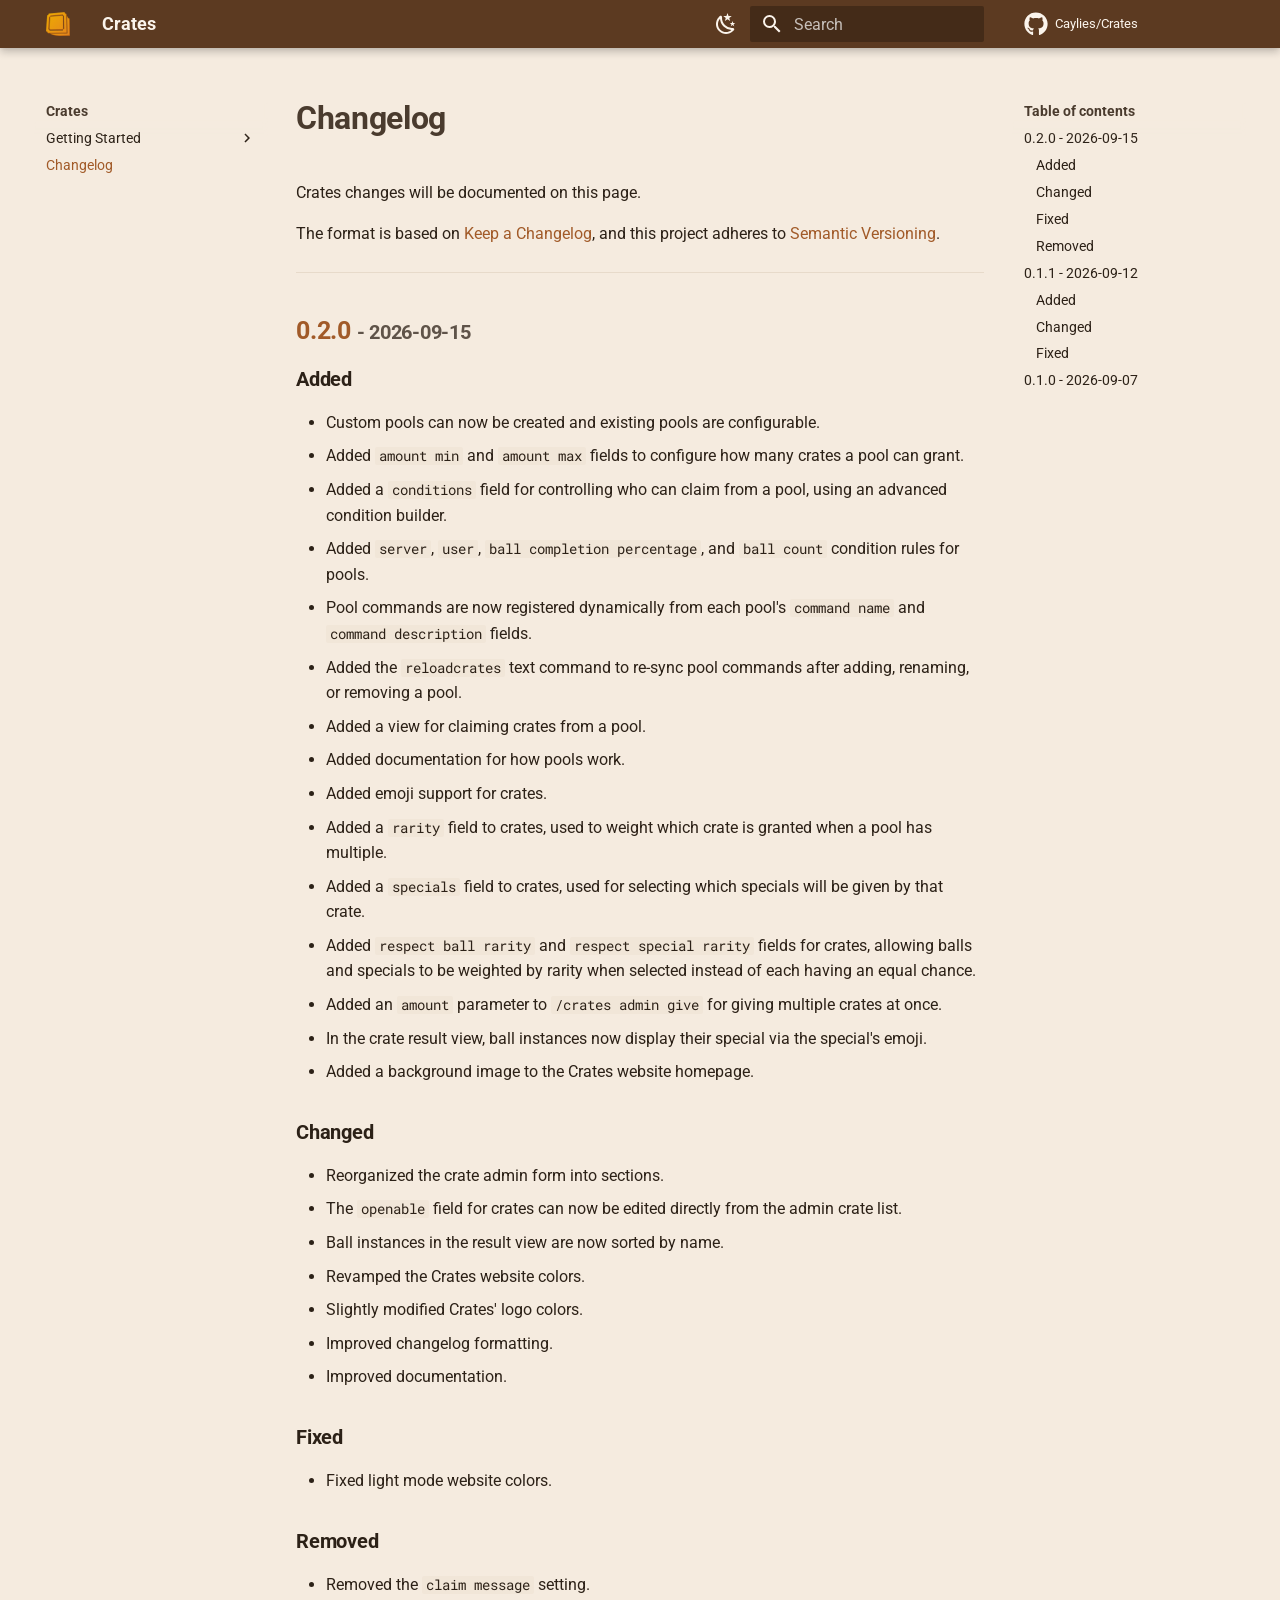
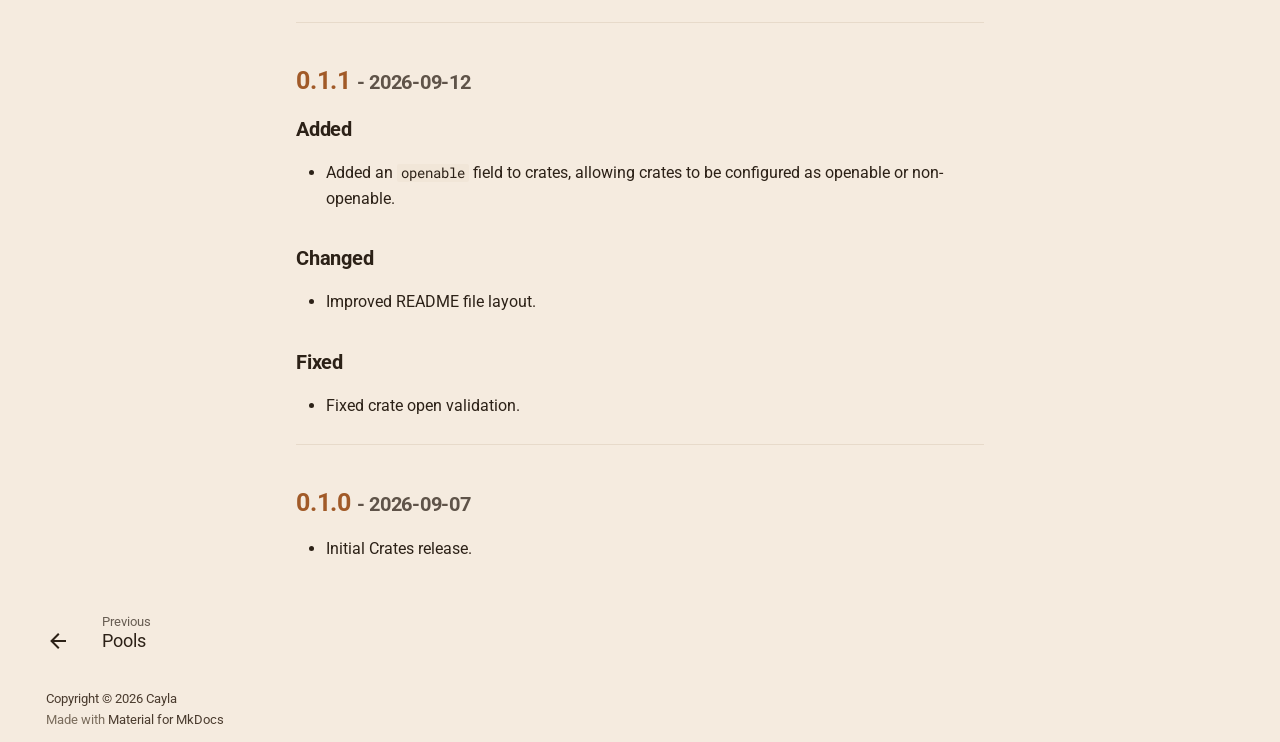
==== commit 26fea54b: "Deployed f2188b8 with MkDocs version: 1.6.1" ====
--- a/changelog/index.html
+++ b/changelog/index.html
@@ -11,7 +11,7 @@
       
       
       
-        <link rel="prev" href="../getting-started/configuration/">
+        <link rel="prev" href="../getting-started/pools/">
       
       
       
@@ -352,6 +352,34 @@
 
               
             
+              
+                
+  
+  
+  
+  
+    <li class="md-nav__item">
+      <a href="../getting-started/pools/" class="md-nav__link">
+        
+  
+  
+  <span class="md-ellipsis">
+    
+  
+    Pools
+  
+
+    
+  </span>
+  
+  
+
+      </a>
+    </li>
+  
+
+              
+            
           </ul>
         </nav>
       
@@ -426,15 +454,15 @@
     <ul class="md-nav__list" data-md-component="toc" data-md-scrollfix>
       
         <li class="md-nav__item">
-  <a href="#011-2026-09-12" class="md-nav__link">
-    <span class="md-ellipsis">
-      
-        [0.1.1] - 2026-09-12
-      
-    </span>
-  </a>
-  
-    <nav class="md-nav" aria-label="[0.1.1] - 2026-09-12">
+  <a href="#020-2026-09-15" class="md-nav__link">
+    <span class="md-ellipsis">
+      
+        0.2.0 - 2026-09-15
+      
+    </span>
+  </a>
+  
+    <nav class="md-nav" aria-label="0.2.0 - 2026-09-15">
       <ul class="md-nav__list">
         
           <li class="md-nav__item">
@@ -449,6 +477,17 @@
 </li>
         
           <li class="md-nav__item">
+  <a href="#changed" class="md-nav__link">
+    <span class="md-ellipsis">
+      
+        Changed
+      
+    </span>
+  </a>
+  
+</li>
+        
+          <li class="md-nav__item">
   <a href="#fixed" class="md-nav__link">
     <span class="md-ellipsis">
       
@@ -460,10 +499,10 @@
 </li>
         
           <li class="md-nav__item">
-  <a href="#changed" class="md-nav__link">
-    <span class="md-ellipsis">
-      
-        Changed
+  <a href="#removed" class="md-nav__link">
+    <span class="md-ellipsis">
+      
+        Removed
       
     </span>
   </a>
@@ -476,10 +515,60 @@
 </li>
       
         <li class="md-nav__item">
+  <a href="#011-2026-09-12" class="md-nav__link">
+    <span class="md-ellipsis">
+      
+        0.1.1 - 2026-09-12
+      
+    </span>
+  </a>
+  
+    <nav class="md-nav" aria-label="0.1.1 - 2026-09-12">
+      <ul class="md-nav__list">
+        
+          <li class="md-nav__item">
+  <a href="#added_1" class="md-nav__link">
+    <span class="md-ellipsis">
+      
+        Added
+      
+    </span>
+  </a>
+  
+</li>
+        
+          <li class="md-nav__item">
+  <a href="#changed_1" class="md-nav__link">
+    <span class="md-ellipsis">
+      
+        Changed
+      
+    </span>
+  </a>
+  
+</li>
+        
+          <li class="md-nav__item">
+  <a href="#fixed_1" class="md-nav__link">
+    <span class="md-ellipsis">
+      
+        Fixed
+      
+    </span>
+  </a>
+  
+</li>
+        
+      </ul>
+    </nav>
+  
+</li>
+      
+        <li class="md-nav__item">
   <a href="#010-2026-09-07" class="md-nav__link">
     <span class="md-ellipsis">
       
-        [0.1.0] - 2026-09-07
+        0.1.0 - 2026-09-07
       
     </span>
   </a>
@@ -521,15 +610,15 @@
     <ul class="md-nav__list" data-md-component="toc" data-md-scrollfix>
       
         <li class="md-nav__item">
-  <a href="#011-2026-09-12" class="md-nav__link">
-    <span class="md-ellipsis">
-      
-        [0.1.1] - 2026-09-12
-      
-    </span>
-  </a>
-  
-    <nav class="md-nav" aria-label="[0.1.1] - 2026-09-12">
+  <a href="#020-2026-09-15" class="md-nav__link">
+    <span class="md-ellipsis">
+      
+        0.2.0 - 2026-09-15
+      
+    </span>
+  </a>
+  
+    <nav class="md-nav" aria-label="0.2.0 - 2026-09-15">
       <ul class="md-nav__list">
         
           <li class="md-nav__item">
@@ -544,6 +633,17 @@
 </li>
         
           <li class="md-nav__item">
+  <a href="#changed" class="md-nav__link">
+    <span class="md-ellipsis">
+      
+        Changed
+      
+    </span>
+  </a>
+  
+</li>
+        
+          <li class="md-nav__item">
   <a href="#fixed" class="md-nav__link">
     <span class="md-ellipsis">
       
@@ -555,10 +655,10 @@
 </li>
         
           <li class="md-nav__item">
-  <a href="#changed" class="md-nav__link">
-    <span class="md-ellipsis">
-      
-        Changed
+  <a href="#removed" class="md-nav__link">
+    <span class="md-ellipsis">
+      
+        Removed
       
     </span>
   </a>
@@ -571,10 +671,60 @@
 </li>
       
         <li class="md-nav__item">
+  <a href="#011-2026-09-12" class="md-nav__link">
+    <span class="md-ellipsis">
+      
+        0.1.1 - 2026-09-12
+      
+    </span>
+  </a>
+  
+    <nav class="md-nav" aria-label="0.1.1 - 2026-09-12">
+      <ul class="md-nav__list">
+        
+          <li class="md-nav__item">
+  <a href="#added_1" class="md-nav__link">
+    <span class="md-ellipsis">
+      
+        Added
+      
+    </span>
+  </a>
+  
+</li>
+        
+          <li class="md-nav__item">
+  <a href="#changed_1" class="md-nav__link">
+    <span class="md-ellipsis">
+      
+        Changed
+      
+    </span>
+  </a>
+  
+</li>
+        
+          <li class="md-nav__item">
+  <a href="#fixed_1" class="md-nav__link">
+    <span class="md-ellipsis">
+      
+        Fixed
+      
+    </span>
+  </a>
+  
+</li>
+        
+      </ul>
+    </nav>
+  
+</li>
+      
+        <li class="md-nav__item">
   <a href="#010-2026-09-07" class="md-nav__link">
     <span class="md-ellipsis">
       
-        [0.1.0] - 2026-09-07
+        0.1.0 - 2026-09-07
       
     </span>
   </a>
@@ -604,20 +754,60 @@
 <h1 id="changelog">Changelog</h1>
 <p>Crates changes will be documented on this page.</p>
 <p>The format is based on <a href="https://keepachangelog.com/en/1.1.0/">Keep a Changelog</a>, and this project adheres to <a href="https://semver.org/spec/v2.0.0.html">Semantic Versioning</a>.</p>
-<h2 id="011-2026-09-12">[0.1.1] - 2026-09-12</h2>
+<hr />
+<h2 id="020-2026-09-15"><a href="https://github.com/Caylies/Crates/compare/0.1.1...0.2.0">0.2.0</a> <small>- 2026-09-15</small></h2>
 <h3 id="added">Added</h3>
 <ul>
-<li>Added an openable field for toggling whether a crate can be opened.</li>
+<li>Custom pools can now be created and existing pools are configurable.</li>
+<li>Added <code>amount min</code> and <code>amount max</code> fields to configure how many crates a pool can grant.</li>
+<li>Added a <code>conditions</code> field for controlling who can claim from a pool, using an advanced condition builder.</li>
+<li>Added <code>server</code>, <code>user</code>, <code>ball completion percentage</code>, and <code>ball count</code> condition rules for pools.</li>
+<li>Pool commands are now registered dynamically from each pool's <code>command name</code> and <code>command description</code> fields.</li>
+<li>Added the <code>reloadcrates</code> text command to re-sync pool commands after adding, renaming, or removing a pool.</li>
+<li>Added a view for claiming crates from a pool.</li>
+<li>Added documentation for how pools work.</li>
+<li>Added emoji support for crates.</li>
+<li>Added a <code>rarity</code> field to crates, used to weight which crate is granted when a pool has multiple.</li>
+<li>Added a <code>specials</code> field to crates, used for selecting which specials will be given by that crate.</li>
+<li>Added <code>respect ball rarity</code> and <code>respect special rarity</code> fields for crates, allowing balls and specials to be weighted by rarity when selected instead of each having an equal chance.</li>
+<li>Added an <code>amount</code> parameter to <code>/crates admin give</code> for giving multiple crates at once.</li>
+<li>In the crate result view, ball instances now display their special via the special's emoji.</li>
+<li>Added a background image to the Crates website homepage. </li>
+</ul>
+<h3 id="changed">Changed</h3>
+<ul>
+<li>Reorganized the crate admin form into sections.</li>
+<li>The <code>openable</code> field for crates can now be edited directly from the admin crate list.</li>
+<li>Ball instances in the result view are now sorted by name.</li>
+<li>Revamped the Crates website colors.</li>
+<li>Slightly modified Crates' logo colors.</li>
+<li>Improved changelog formatting.</li>
+<li>Improved documentation.</li>
 </ul>
 <h3 id="fixed">Fixed</h3>
 <ul>
-<li>Fixed crate open validation.</li>
+<li>Fixed light mode website colors.</li>
 </ul>
-<h3 id="changed">Changed</h3>
+<h3 id="removed">Removed</h3>
+<ul>
+<li>Removed the <code>claim message</code> setting.</li>
+</ul>
+<hr />
+<h2 id="011-2026-09-12"><a href="https://github.com/Caylies/Crates/compare/0.1.0...0.1.1">0.1.1</a> <small>- 2026-09-12</small></h2>
+<h3 id="added_1">Added</h3>
+<ul>
+<li>Added an <code>openable</code> field to crates, allowing crates to be configured as openable or non-openable.</li>
+</ul>
+<h3 id="changed_1">Changed</h3>
 <ul>
 <li>Improved README file layout.</li>
 </ul>
-<h2 id="010-2026-09-07">[0.1.0] - 2026-09-07</h2>
+<h3 id="fixed_1">Fixed</h3>
+<ul>
+<li>Fixed crate open validation.</li>
+</ul>
+<hr />
+<h2 id="010-2026-09-07"><a href="https://github.com/Caylies/Crates/releases/tag/0.1.0">0.1.0</a> <small>- 2026-09-07</small></h2>
 <ul>
 <li>Initial Crates release.</li>
 </ul>
@@ -650,7 +840,7 @@
       <nav class="md-footer__inner md-grid" aria-label="Footer" >
         
           
-          <a href="../getting-started/configuration/" class="md-footer__link md-footer__link--prev" aria-label="Previous: Configuration">
+          <a href="../getting-started/pools/" class="md-footer__link md-footer__link--prev" aria-label="Previous: Pools">
             <div class="md-footer__button md-icon">
               
               <svg xmlns="http://www.w3.org/2000/svg" viewBox="0 0 24 24"><path d="M20 11v2H8l5.5 5.5-1.42 1.42L4.16 12l7.92-7.92L13.5 5.5 8 11z"/></svg>
@@ -660,7 +850,7 @@
                 Previous
               </span>
               <div class="md-ellipsis">
-                Configuration
+                Pools
               </div>
             </div>
           </a>
--- a/stylesheets/extra.css
+++ b/stylesheets/extra.css
@@ -1,33 +1,33 @@
 [data-md-color-scheme="crate"] {
-  --md-primary-fg-color: #3A3A3A;
-  --md-primary-fg-color--light: #565656;
-  --md-primary-fg-color--dark: #232323;
-  --md-primary-bg-color: #FFFFFF;
+  --md-primary-fg-color: #5C3A21;
+  --md-primary-fg-color--light: #7A5233;
+  --md-primary-fg-color--dark: #402812;
+  --md-primary-bg-color: #FBF4EC;
   --md-accent-fg-color: #B87333;
   --md-accent-fg-color--transparent: #B873331A;
-  --md-accent-bg-color: #3A3A3A;
-  --md-default-bg-color: #FFFFFF;
-  --md-default-fg-color: #2c2c2c;
-  --md-default-fg-color--light: #444444;
-  --md-default-fg-color--lighter: #6b6b6b;
-  --md-default-fg-color--lightest: #ececec;
+  --md-accent-bg-color: #FBF4EC;
+  --md-default-bg-color: #F5EBDF;
+  --md-default-fg-color: #2C2117;
+  --md-default-fg-color--light: #4A3B2E;
+  --md-default-fg-color--lighter: #7A6C5C;
+  --md-default-fg-color--lightest: #E7DACA;
   --md-typeset-color: var(--md-default-fg-color);
   --md-typeset-a-color: #A15A28;
-  --md-code-bg-color: #f5f5f5;
+  --md-code-bg-color: #F1E6D8;
   --md-code-hl-color: #B873331A;
   --md-code-hl-color--light: #B873330D;
-  --md-code-fg-color: #2c2c2c;
+  --md-code-fg-color: #2C2117;
   --md-code-hl-number-color: #A15A28;
-  --md-code-hl-special-color: #3A3A3A;
-  --md-code-hl-function-color: #232323;
+  --md-code-hl-special-color: #7A5233;
+  --md-code-hl-function-color: #5C3A21;
   --md-code-hl-constant-color: #A15A28;
-  --md-code-hl-keyword-color: #3A3A3A;
-  --md-code-hl-string-color: #1E8F45;
+  --md-code-hl-keyword-color: #6B4226;
+  --md-code-hl-string-color: #5E7D3D;
   --md-code-hl-name-color: var(--md-code-fg-color);
   --md-code-hl-operator-color: var(--md-code-fg-color);
   --md-code-hl-punctuation-color: var(--md-code-fg-color);
-  --md-code-hl-comment-color: #6b6b6b;
-  --md-code-hl-generic-color: #3A3A3A;
+  --md-code-hl-comment-color: #8C7A64;
+  --md-code-hl-generic-color: #5C3A21;
   --md-code-hl-variable-color: var(--md-code-fg-color);
   --md-footer-bg-color: var(--md-default-bg-color);
   --md-footer-bg-color--dark: var(--md-default-bg-color);
@@ -37,34 +37,34 @@
 }
 
 [data-md-color-scheme="crate-dark"] {
-  --md-primary-fg-color: #4A4A4A;
-  --md-primary-fg-color--light: #6B6B6B;
-  --md-primary-fg-color--dark: #2A2A2A;
-  --md-primary-bg-color: #ECECEC;
+  --md-primary-fg-color: #1C1210;
+  --md-primary-fg-color--light: #2E1F1A;
+  --md-primary-fg-color--dark: #120B09;
+  --md-primary-bg-color: #EFE4D8;
   --md-accent-fg-color: #D9822B;
   --md-accent-fg-color--transparent: #D9822B1A;
-  --md-accent-bg-color: #ECECEC;
-  --md-default-bg-color: #16181A;
-  --md-default-fg-color: #E4E4E4;
-  --md-default-fg-color--light: #C2C2C2;
-  --md-default-fg-color--lighter: #9A9A9A;
-  --md-default-fg-color--lightest: #26282A;
+  --md-accent-bg-color: #1C1210;
+  --md-default-bg-color: #1A1210;
+  --md-default-fg-color: #E9DFD3;
+  --md-default-fg-color--light: #C7BAAA;
+  --md-default-fg-color--lighter: #998A78;
+  --md-default-fg-color--lightest: #2E2622;
   --md-typeset-color: var(--md-default-fg-color);
   --md-typeset-a-color: #D9822B;
-  --md-code-bg-color: #1E2022;
+  --md-code-bg-color: #211714;
   --md-code-hl-color: #D9822B33;
   --md-code-hl-color--light: #D9822B1A;
-  --md-code-fg-color: #E4E4E4;
+  --md-code-fg-color: #E9DFD3;
   --md-code-hl-number-color: #E09A4E;
   --md-code-hl-special-color: #D9822B;
   --md-code-hl-function-color: #F0B876;
   --md-code-hl-constant-color: #E09A4E;
   --md-code-hl-keyword-color: #D9822B;
-  --md-code-hl-string-color: #7ED66A;
+  --md-code-hl-string-color: #96C46E;
   --md-code-hl-name-color: var(--md-code-fg-color);
   --md-code-hl-operator-color: var(--md-code-fg-color);
   --md-code-hl-punctuation-color: var(--md-code-fg-color);
-  --md-code-hl-comment-color: #9A9A9A;
+  --md-code-hl-comment-color: #998A78;
   --md-code-hl-generic-color: #D9822B;
   --md-code-hl-variable-color: var(--md-code-fg-color);
   --md-footer-bg-color: var(--md-default-bg-color);
@@ -91,6 +91,35 @@
   text-align: center;
   background: none;
   color: #fff;
+  overflow-x: hidden;
+}
+
+[data-md-color-scheme="crate"] .mdx-hero {
+  background-image: linear-gradient(rgba(251, 244, 236, 0.62), rgba(251, 244, 236, 0.48)), url("../assets/background-light.png");
+  background-size: cover;
+  background-position: center;
+  background-repeat: no-repeat;
+}
+
+[data-md-color-scheme="crate-dark"] .mdx-hero {
+  background-image: linear-gradient(rgba(0, 0, 0, 0.35), rgba(0, 0, 0, 0.35)), url("../assets/background-dark.png");
+  background-size: cover;
+  background-position: center;
+  background-repeat: no-repeat;
+}
+
+[data-md-color-scheme="crate"] .mdx-hero__title {
+  color: #2C2117;
+  text-shadow: none;
+}
+
+[data-md-color-scheme="crate"] .mdx-hero__subtitle {
+  color: #4A3B2E;
+  text-shadow: none;
+}
+
+[data-md-color-scheme="crate"] .mdx-hero__logo {
+  filter: drop-shadow(0 4px 10px rgba(58, 42, 28, 0.25));
 }
 
 .mdx-hero__inner {
@@ -101,7 +130,10 @@
   gap: 3.5rem;
   padding: 2rem;
   max-width: 1100px;
+  width: 100%;
   margin: 0 auto;
+  box-sizing: border-box;
+  min-width: 0;
 }
 
 .mdx-hero__content {
@@ -111,6 +143,8 @@
   text-align: left;
   gap: 1.25rem;
   flex: 1 1 420px;
+  min-width: 0;
+  max-width: 100%;
 }
 
 .mdx-hero__logo {
@@ -131,6 +165,7 @@
 .mdx-hero__subtitle {
   font-size: 1.15rem;
   max-width: 480px;
+  width: 100%;
   margin: 0;
   color: #fff;
   text-shadow: 0 1px 4px rgba(0, 0, 0, 0.4);
@@ -165,6 +200,10 @@
     min-height: 60vh;
   }
 
+  .mdx-hero__inner {
+    padding: 1.5rem 1.25rem;
+  }
+
   .mdx-hero__logo {
     width: 96px;
     height: 96px;
@@ -177,15 +216,16 @@
 
 .md-button--primary,
 .md-typeset .md-button--primary {
-  background-color: #565656;
-  border-color: #565656;
+  background-color: #6B4226;
+  border-color: #6B4226;
   border-radius: 8px;
+  color: #FBF4EC;
 }
 
 .md-button--primary:hover,
 .md-typeset .md-button--primary:hover {
-  background-color: #3A3A3A;
-  border-color: #3A3A3A;
+  background-color: #4A2E1F;
+  border-color: #4A2E1F;
 }
 
 .md-typeset code,
@@ -228,20 +268,27 @@
 }
 
 [data-md-color-scheme="crate-dark"] .md-typeset table:not([class]) {
-  border-color: var(--md-primary-fg-color--light);
-  box-shadow: 0 2px 6px rgba(0, 0, 0, 0.35);
+  background-color: var(--md-code-bg-color);
+  border-color: #3A2620;
+  box-shadow: 0 2px 10px rgba(0, 0, 0, 0.45);
 }
 
 [data-md-color-scheme="crate-dark"] .md-typeset table:not([class]) th {
-  color: var(--md-primary-bg-color);
+  background-color: var(--md-primary-fg-color--light);
+  color: var(--md-accent-fg-color);
+  border-bottom: 2px solid var(--md-accent-fg-color);
+}
+
+[data-md-color-scheme="crate-dark"] .md-typeset table:not([class]) td {
+  border-top: 1px solid rgba(255, 255, 255, 0.06);
 }
 
 [data-md-color-scheme="crate-dark"] .md-typeset table:not([class]) tr:nth-child(even) {
-  background-color: #D9822B0D;
+  background-color: rgba(255, 255, 255, 0.035);
 }
 
 [data-md-color-scheme="crate-dark"] .md-typeset table:not([class]) tr:hover {
-  background-color: #D9822B1A;
+  background-color: rgba(255, 255, 255, 0.065);
 }
 
 .mdx-hero__actions {
@@ -255,14 +302,13 @@
   flex: 1 1 440px;
   width: 100%;
   max-width: 480px;
+  min-width: 0;
+  box-sizing: border-box;
   text-align: left;
   border-radius: 10px;
   overflow: hidden;
-  background: rgba(0, 0, 0, 0.35);
   backdrop-filter: blur(8px);
   -webkit-backdrop-filter: blur(8px);
-  border: 1px solid rgba(255, 255, 255, 0.12);
-  box-shadow: 0 8px 24px rgba(0, 0, 0, 0.35);
 }
 
 .mdx-install__header {
@@ -270,7 +316,6 @@
   align-items: center;
   justify-content: space-between;
   padding: 0.55rem 1rem;
-  background: rgba(255, 255, 255, 0.06);
   border-bottom: 2px solid var(--md-accent-fg-color);
 }
 
@@ -279,8 +324,6 @@
   font-weight: 700;
   letter-spacing: 0.1em;
   text-transform: uppercase;
-  color: #fff;
-  opacity: 0.85;
 }
 
 .mdx-install__copy {
@@ -290,17 +333,10 @@
   padding: 0.25rem 0.65rem;
   font-size: 0.72rem;
   font-weight: 600;
-  color: #fff;
   background: transparent;
-  border: 1px solid rgba(255, 255, 255, 0.25);
   border-radius: 6px;
   cursor: pointer;
   transition: background-color 0.15s, border-color 0.15s, color 0.15s;
-}
-
-.mdx-install__copy:hover {
-  background-color: rgba(255, 255, 255, 0.12);
-  border-color: var(--md-accent-fg-color);
 }
 
 .mdx-install__copy--done {
@@ -332,10 +368,12 @@
 .mdx-install__code {
   margin: 0;
   padding: 1rem 1.25rem;
+  max-width: 100%;
+  box-sizing: border-box;
   font-family: "Roboto Mono", "SFMono-Regular", Consolas, monospace;
   font-size: 0.8rem;
   line-height: 1.65;
-  color: #f1f1f1;
+  color: var(--md-code-fg-color);
   overflow-x: auto;
   background: transparent;
   white-space: pre;
@@ -351,15 +389,65 @@
 }
 
 .mdx-hl-name {
-  color: #f1f1f1;
+  color: var(--md-code-fg-color);
 }
 
 .mdx-hl-string {
-  color: #9ee6a5;
+  color: var(--md-code-hl-string-color);
 }
 
 .mdx-hl-constant {
   color: var(--md-accent-fg-color);
+}
+
+[data-md-color-scheme="crate-dark"] .mdx-install {
+  background: rgba(0, 0, 0, 0.35);
+  border: 1px solid rgba(255, 255, 255, 0.12);
+  box-shadow: 0 8px 24px rgba(0, 0, 0, 0.35);
+}
+
+[data-md-color-scheme="crate-dark"] .mdx-install__header {
+  background: rgba(255, 255, 255, 0.06);
+}
+
+[data-md-color-scheme="crate-dark"] .mdx-install__label {
+  color: #fff;
+  opacity: 0.85;
+}
+
+[data-md-color-scheme="crate-dark"] .mdx-install__copy {
+  color: #fff;
+  border: 1px solid rgba(255, 255, 255, 0.25);
+}
+
+[data-md-color-scheme="crate-dark"] .mdx-install__copy:hover {
+  background-color: rgba(255, 255, 255, 0.12);
+  border-color: var(--md-accent-fg-color);
+}
+
+[data-md-color-scheme="crate"] .mdx-install {
+  background: rgba(255, 250, 244, 0.65);
+  border: 1px solid rgba(58, 42, 28, 0.14);
+  box-shadow: 0 8px 24px rgba(74, 46, 25, 0.18);
+}
+
+[data-md-color-scheme="crate"] .mdx-install__header {
+  background: rgba(58, 42, 28, 0.05);
+}
+
+[data-md-color-scheme="crate"] .mdx-install__label {
+  color: #4A3B2E;
+  opacity: 1;
+}
+
+[data-md-color-scheme="crate"] .mdx-install__copy {
+  color: #4A3B2E;
+  border: 1px solid rgba(58, 42, 28, 0.25);
+}
+
+[data-md-color-scheme="crate"] .mdx-install__copy:hover {
+  background-color: rgba(58, 42, 28, 0.08);
+  border-color: var(--md-accent-fg-color);
 }
 
 @media screen and (max-width: 600px) {
@@ -370,4 +458,4 @@
   .mdx-install__code {
     font-size: 0.72rem;
   }
-}+}
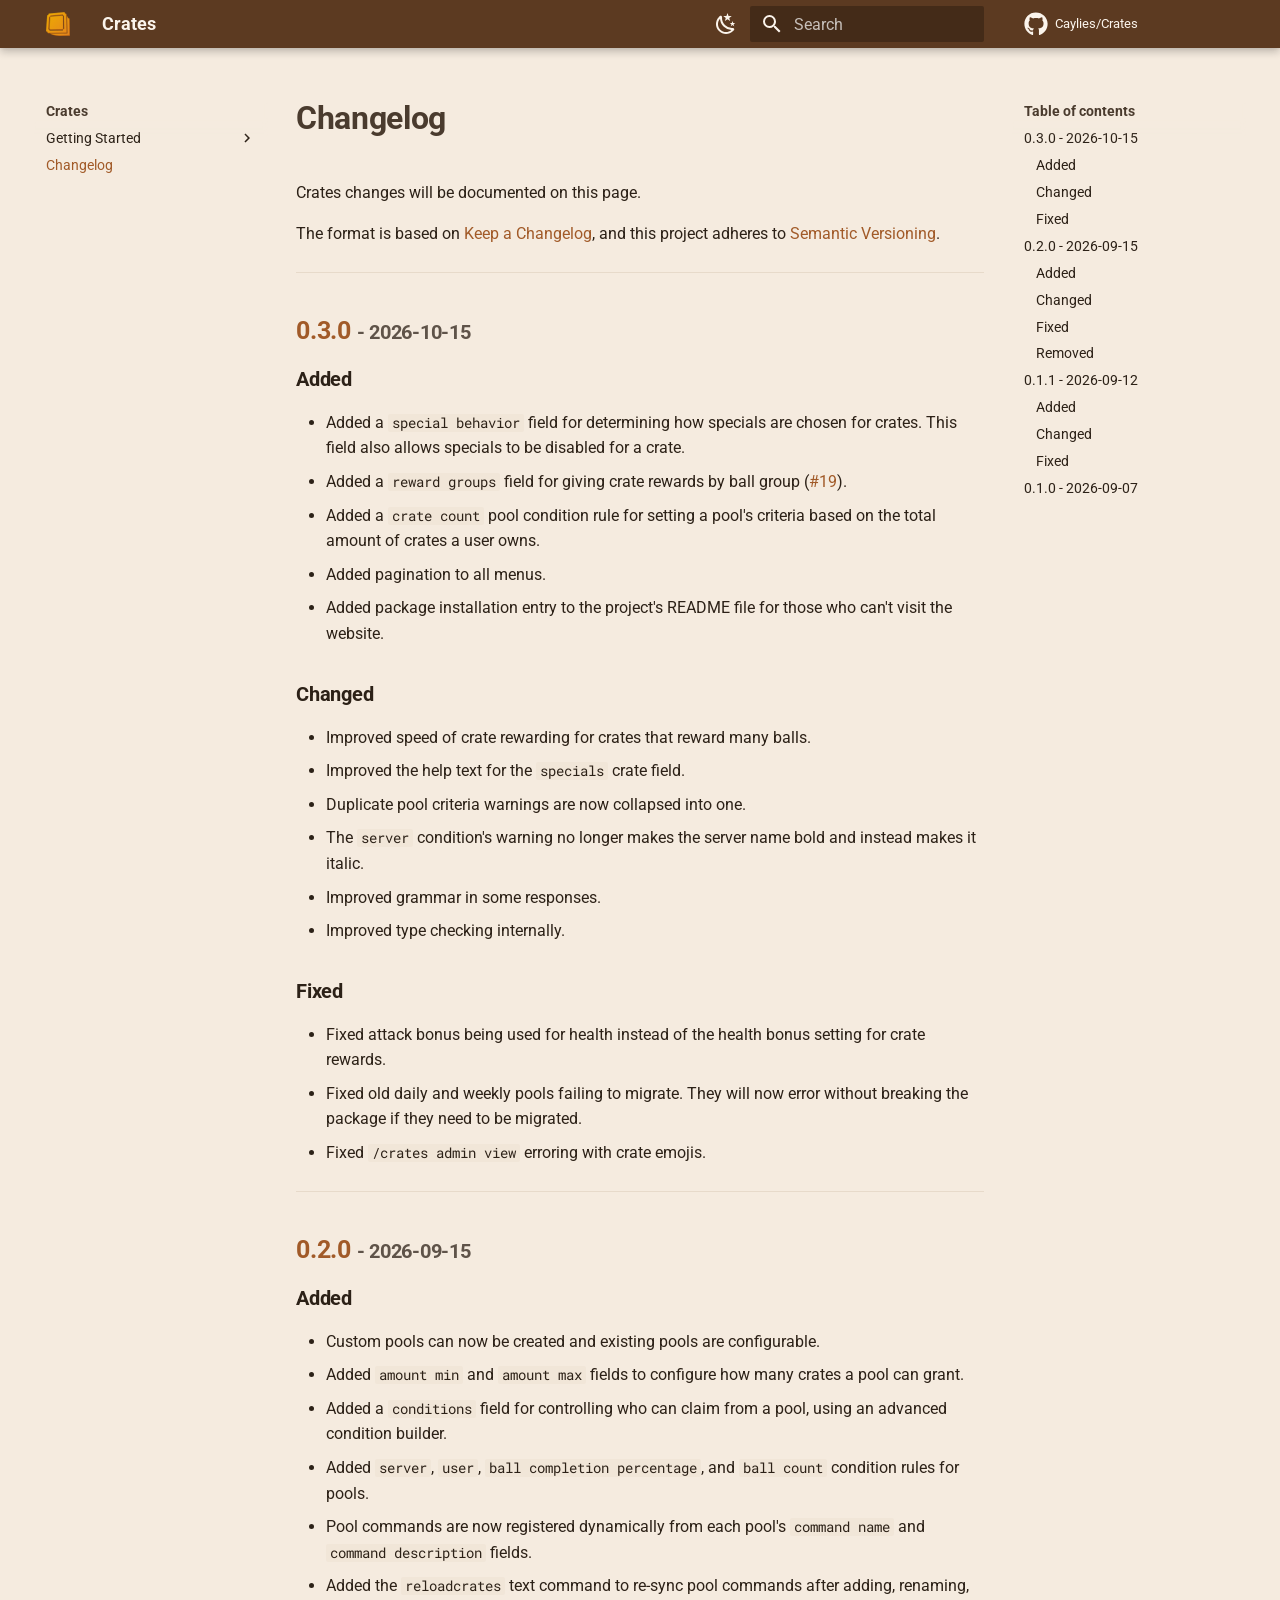
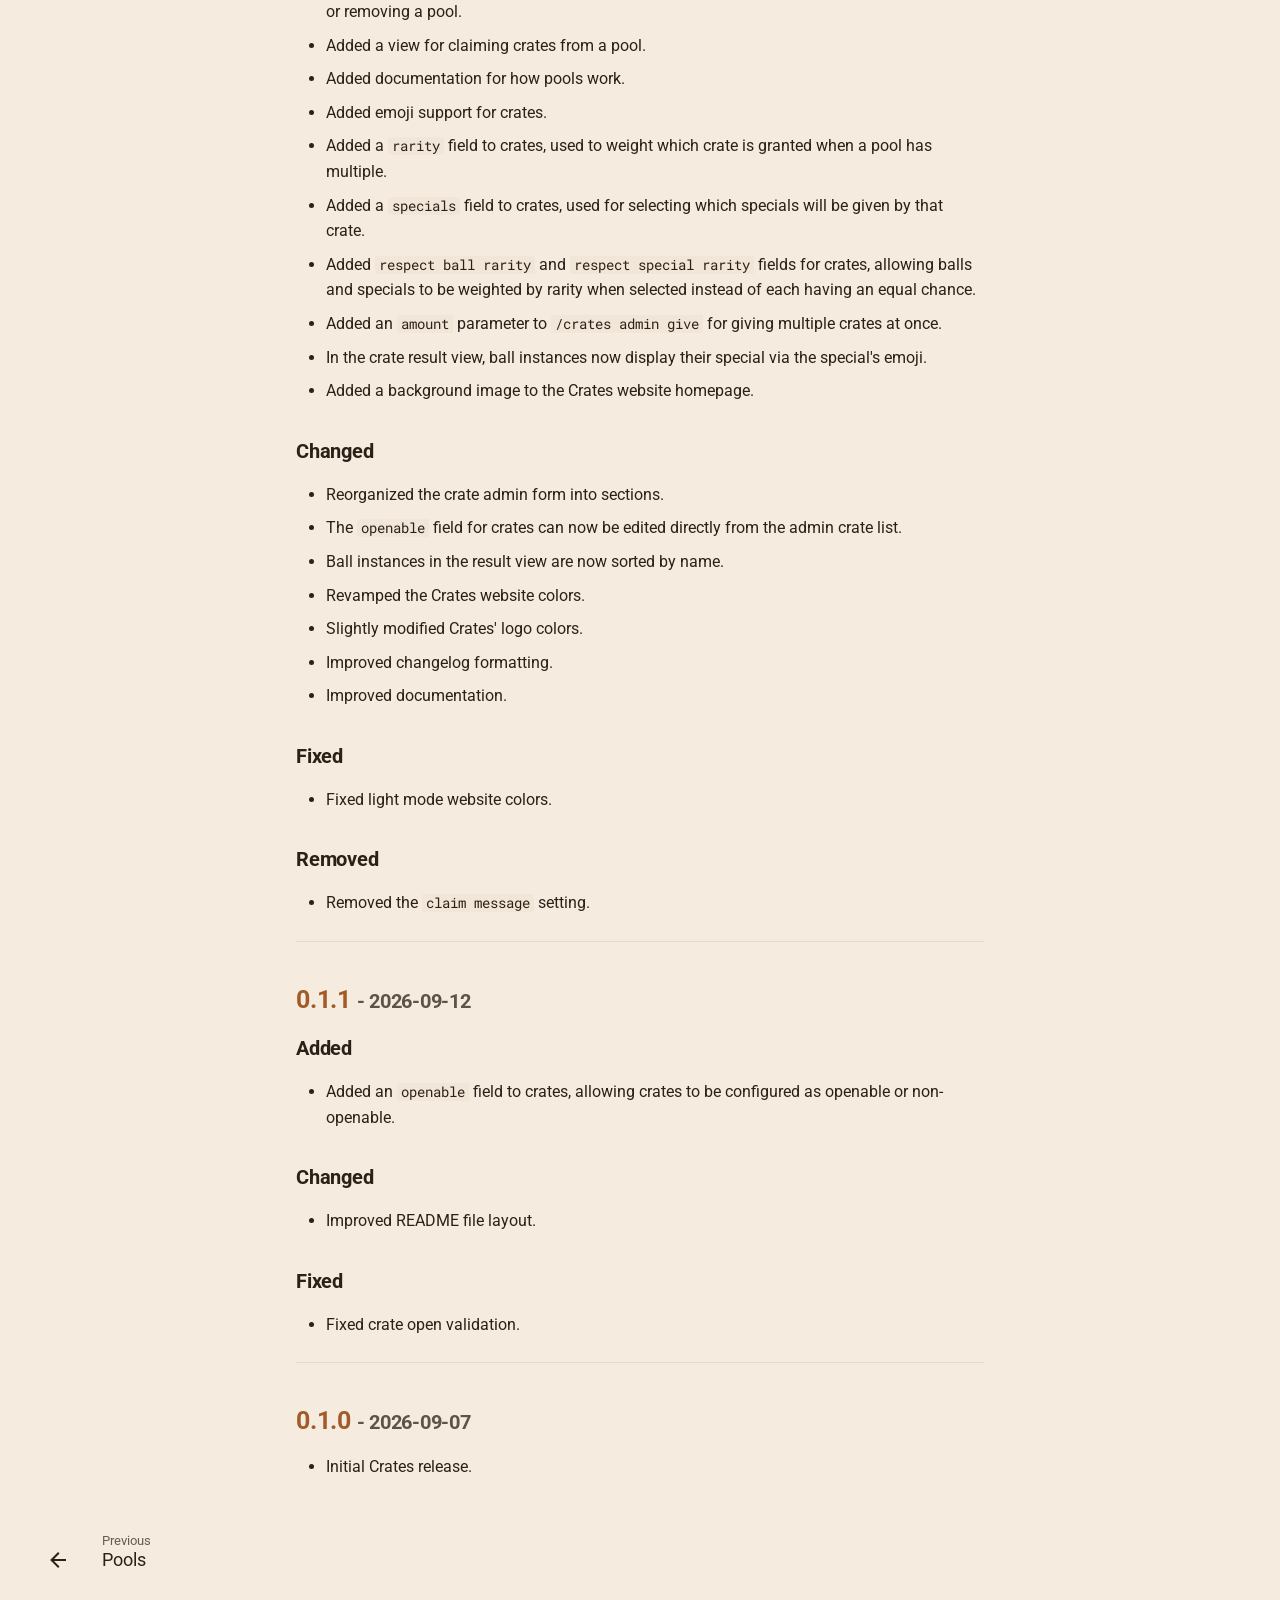
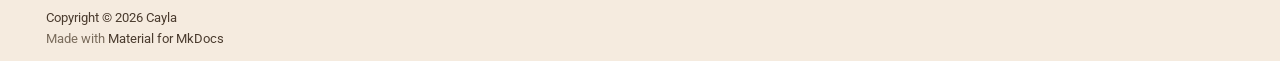
==== commit 938eaf9f: "Deployed a51146a with MkDocs version: 1.6.1" ====
--- a/changelog/index.html
+++ b/changelog/index.html
@@ -454,6 +454,56 @@
     <ul class="md-nav__list" data-md-component="toc" data-md-scrollfix>
       
         <li class="md-nav__item">
+  <a href="#030-2026-10-15" class="md-nav__link">
+    <span class="md-ellipsis">
+      
+        0.3.0 - 2026-10-15
+      
+    </span>
+  </a>
+  
+    <nav class="md-nav" aria-label="0.3.0 - 2026-10-15">
+      <ul class="md-nav__list">
+        
+          <li class="md-nav__item">
+  <a href="#added" class="md-nav__link">
+    <span class="md-ellipsis">
+      
+        Added
+      
+    </span>
+  </a>
+  
+</li>
+        
+          <li class="md-nav__item">
+  <a href="#changed" class="md-nav__link">
+    <span class="md-ellipsis">
+      
+        Changed
+      
+    </span>
+  </a>
+  
+</li>
+        
+          <li class="md-nav__item">
+  <a href="#fixed" class="md-nav__link">
+    <span class="md-ellipsis">
+      
+        Fixed
+      
+    </span>
+  </a>
+  
+</li>
+        
+      </ul>
+    </nav>
+  
+</li>
+      
+        <li class="md-nav__item">
   <a href="#020-2026-09-15" class="md-nav__link">
     <span class="md-ellipsis">
       
@@ -466,7 +516,7 @@
       <ul class="md-nav__list">
         
           <li class="md-nav__item">
-  <a href="#added" class="md-nav__link">
+  <a href="#added_1" class="md-nav__link">
     <span class="md-ellipsis">
       
         Added
@@ -477,7 +527,7 @@
 </li>
         
           <li class="md-nav__item">
-  <a href="#changed" class="md-nav__link">
+  <a href="#changed_1" class="md-nav__link">
     <span class="md-ellipsis">
       
         Changed
@@ -488,7 +538,7 @@
 </li>
         
           <li class="md-nav__item">
-  <a href="#fixed" class="md-nav__link">
+  <a href="#fixed_1" class="md-nav__link">
     <span class="md-ellipsis">
       
         Fixed
@@ -527,7 +577,7 @@
       <ul class="md-nav__list">
         
           <li class="md-nav__item">
-  <a href="#added_1" class="md-nav__link">
+  <a href="#added_2" class="md-nav__link">
     <span class="md-ellipsis">
       
         Added
@@ -538,7 +588,7 @@
 </li>
         
           <li class="md-nav__item">
-  <a href="#changed_1" class="md-nav__link">
+  <a href="#changed_2" class="md-nav__link">
     <span class="md-ellipsis">
       
         Changed
@@ -549,7 +599,7 @@
 </li>
         
           <li class="md-nav__item">
-  <a href="#fixed_1" class="md-nav__link">
+  <a href="#fixed_2" class="md-nav__link">
     <span class="md-ellipsis">
       
         Fixed
@@ -610,6 +660,56 @@
     <ul class="md-nav__list" data-md-component="toc" data-md-scrollfix>
       
         <li class="md-nav__item">
+  <a href="#030-2026-10-15" class="md-nav__link">
+    <span class="md-ellipsis">
+      
+        0.3.0 - 2026-10-15
+      
+    </span>
+  </a>
+  
+    <nav class="md-nav" aria-label="0.3.0 - 2026-10-15">
+      <ul class="md-nav__list">
+        
+          <li class="md-nav__item">
+  <a href="#added" class="md-nav__link">
+    <span class="md-ellipsis">
+      
+        Added
+      
+    </span>
+  </a>
+  
+</li>
+        
+          <li class="md-nav__item">
+  <a href="#changed" class="md-nav__link">
+    <span class="md-ellipsis">
+      
+        Changed
+      
+    </span>
+  </a>
+  
+</li>
+        
+          <li class="md-nav__item">
+  <a href="#fixed" class="md-nav__link">
+    <span class="md-ellipsis">
+      
+        Fixed
+      
+    </span>
+  </a>
+  
+</li>
+        
+      </ul>
+    </nav>
+  
+</li>
+      
+        <li class="md-nav__item">
   <a href="#020-2026-09-15" class="md-nav__link">
     <span class="md-ellipsis">
       
@@ -622,7 +722,7 @@
       <ul class="md-nav__list">
         
           <li class="md-nav__item">
-  <a href="#added" class="md-nav__link">
+  <a href="#added_1" class="md-nav__link">
     <span class="md-ellipsis">
       
         Added
@@ -633,7 +733,7 @@
 </li>
         
           <li class="md-nav__item">
-  <a href="#changed" class="md-nav__link">
+  <a href="#changed_1" class="md-nav__link">
     <span class="md-ellipsis">
       
         Changed
@@ -644,7 +744,7 @@
 </li>
         
           <li class="md-nav__item">
-  <a href="#fixed" class="md-nav__link">
+  <a href="#fixed_1" class="md-nav__link">
     <span class="md-ellipsis">
       
         Fixed
@@ -683,7 +783,7 @@
       <ul class="md-nav__list">
         
           <li class="md-nav__item">
-  <a href="#added_1" class="md-nav__link">
+  <a href="#added_2" class="md-nav__link">
     <span class="md-ellipsis">
       
         Added
@@ -694,7 +794,7 @@
 </li>
         
           <li class="md-nav__item">
-  <a href="#changed_1" class="md-nav__link">
+  <a href="#changed_2" class="md-nav__link">
     <span class="md-ellipsis">
       
         Changed
@@ -705,7 +805,7 @@
 </li>
         
           <li class="md-nav__item">
-  <a href="#fixed_1" class="md-nav__link">
+  <a href="#fixed_2" class="md-nav__link">
     <span class="md-ellipsis">
       
         Fixed
@@ -755,8 +855,33 @@
 <p>Crates changes will be documented on this page.</p>
 <p>The format is based on <a href="https://keepachangelog.com/en/1.1.0/">Keep a Changelog</a>, and this project adheres to <a href="https://semver.org/spec/v2.0.0.html">Semantic Versioning</a>.</p>
 <hr />
+<h2 id="030-2026-10-15"><a href="https://github.com/Caylies/Crates/compare/0.2.0...0.3.0">0.3.0</a> <small>- 2026-10-15</small></h2>
+<h3 id="added">Added</h3>
+<ul>
+<li>Added a <code>special behavior</code> field for determining how specials are chosen for crates. This field also allows specials to be disabled for a crate.</li>
+<li>Added a <code>reward groups</code> field for giving crate rewards by ball group (<a href="https://github.com/Caylies/Crates/pull/19">#19</a>).</li>
+<li>Added a <code>crate count</code> pool condition rule for setting a pool's criteria based on the total amount of crates a user owns.</li>
+<li>Added pagination to all menus.</li>
+<li>Added package installation entry to the project's README file for those who can't visit the website.</li>
+</ul>
+<h3 id="changed">Changed</h3>
+<ul>
+<li>Improved speed of crate rewarding for crates that reward many balls.</li>
+<li>Improved the help text for the <code>specials</code> crate field.</li>
+<li>Duplicate pool criteria warnings are now collapsed into one.</li>
+<li>The <code>server</code> condition's warning no longer makes the server name bold and instead makes it italic.</li>
+<li>Improved grammar in some responses.</li>
+<li>Improved type checking internally.</li>
+</ul>
+<h3 id="fixed">Fixed</h3>
+<ul>
+<li>Fixed attack bonus being used for health instead of the health bonus setting for crate rewards.</li>
+<li>Fixed old daily and weekly pools failing to migrate. They will now error without breaking the package if they need to be migrated.</li>
+<li>Fixed <code>/crates admin view</code> erroring with crate emojis.</li>
+</ul>
+<hr />
 <h2 id="020-2026-09-15"><a href="https://github.com/Caylies/Crates/compare/0.1.1...0.2.0">0.2.0</a> <small>- 2026-09-15</small></h2>
-<h3 id="added">Added</h3>
+<h3 id="added_1">Added</h3>
 <ul>
 <li>Custom pools can now be created and existing pools are configurable.</li>
 <li>Added <code>amount min</code> and <code>amount max</code> fields to configure how many crates a pool can grant.</li>
@@ -774,7 +899,7 @@
 <li>In the crate result view, ball instances now display their special via the special's emoji.</li>
 <li>Added a background image to the Crates website homepage. </li>
 </ul>
-<h3 id="changed">Changed</h3>
+<h3 id="changed_1">Changed</h3>
 <ul>
 <li>Reorganized the crate admin form into sections.</li>
 <li>The <code>openable</code> field for crates can now be edited directly from the admin crate list.</li>
@@ -784,7 +909,7 @@
 <li>Improved changelog formatting.</li>
 <li>Improved documentation.</li>
 </ul>
-<h3 id="fixed">Fixed</h3>
+<h3 id="fixed_1">Fixed</h3>
 <ul>
 <li>Fixed light mode website colors.</li>
 </ul>
@@ -794,15 +919,15 @@
 </ul>
 <hr />
 <h2 id="011-2026-09-12"><a href="https://github.com/Caylies/Crates/compare/0.1.0...0.1.1">0.1.1</a> <small>- 2026-09-12</small></h2>
-<h3 id="added_1">Added</h3>
+<h3 id="added_2">Added</h3>
 <ul>
 <li>Added an <code>openable</code> field to crates, allowing crates to be configured as openable or non-openable.</li>
 </ul>
-<h3 id="changed_1">Changed</h3>
+<h3 id="changed_2">Changed</h3>
 <ul>
 <li>Improved README file layout.</li>
 </ul>
-<h3 id="fixed_1">Fixed</h3>
+<h3 id="fixed_2">Fixed</h3>
 <ul>
 <li>Fixed crate open validation.</li>
 </ul>
